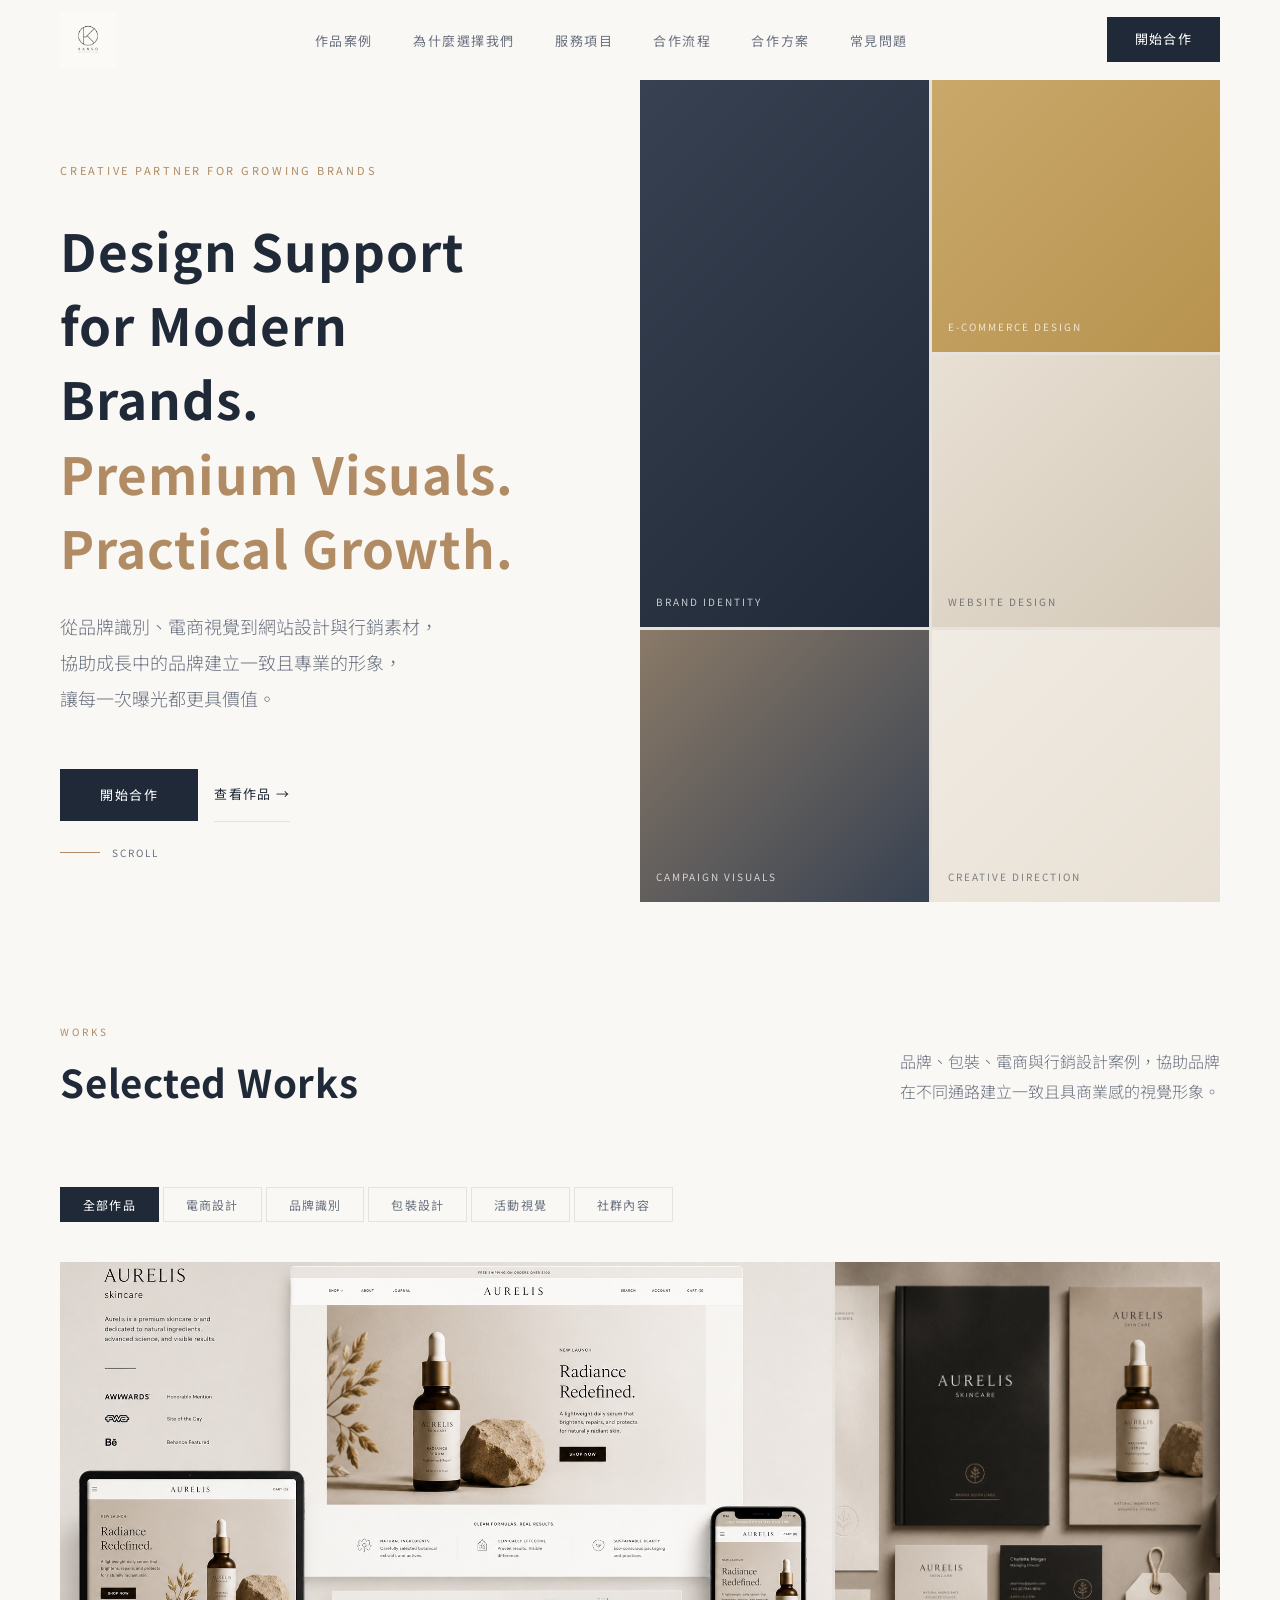
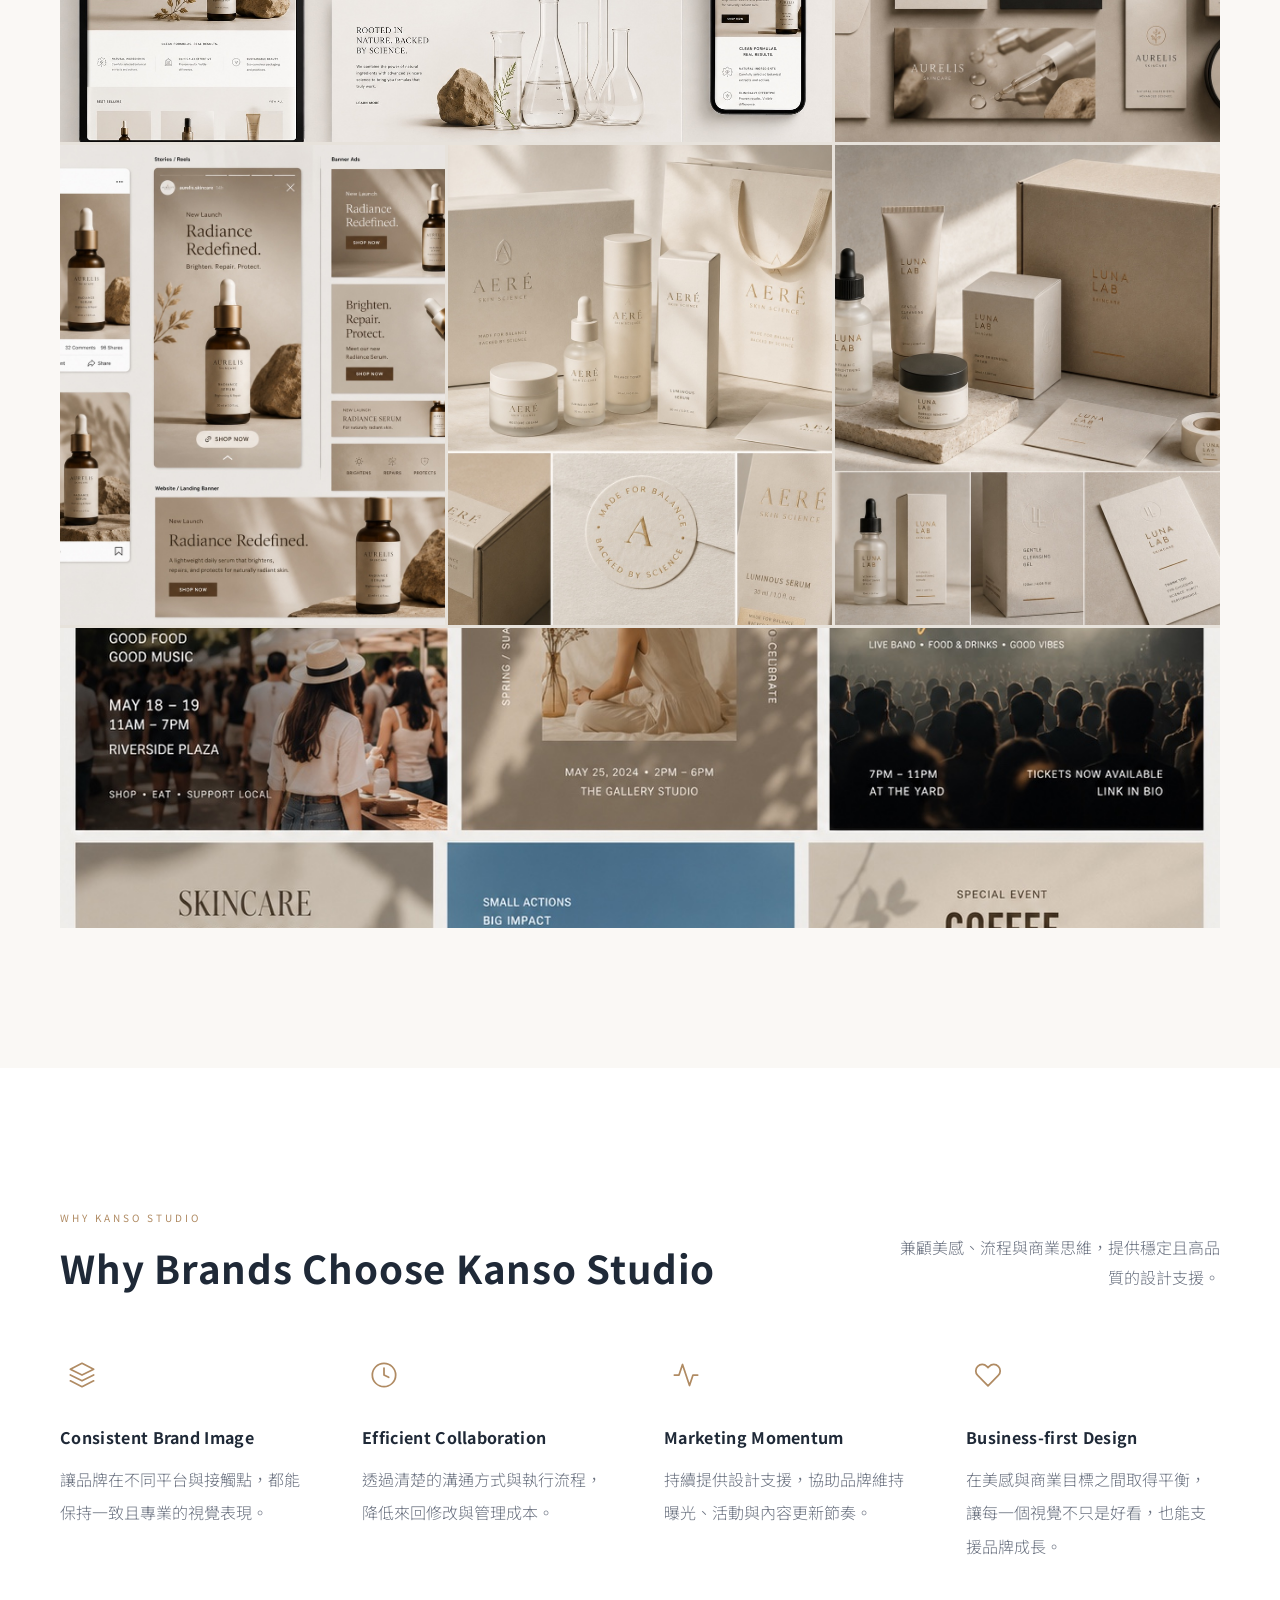
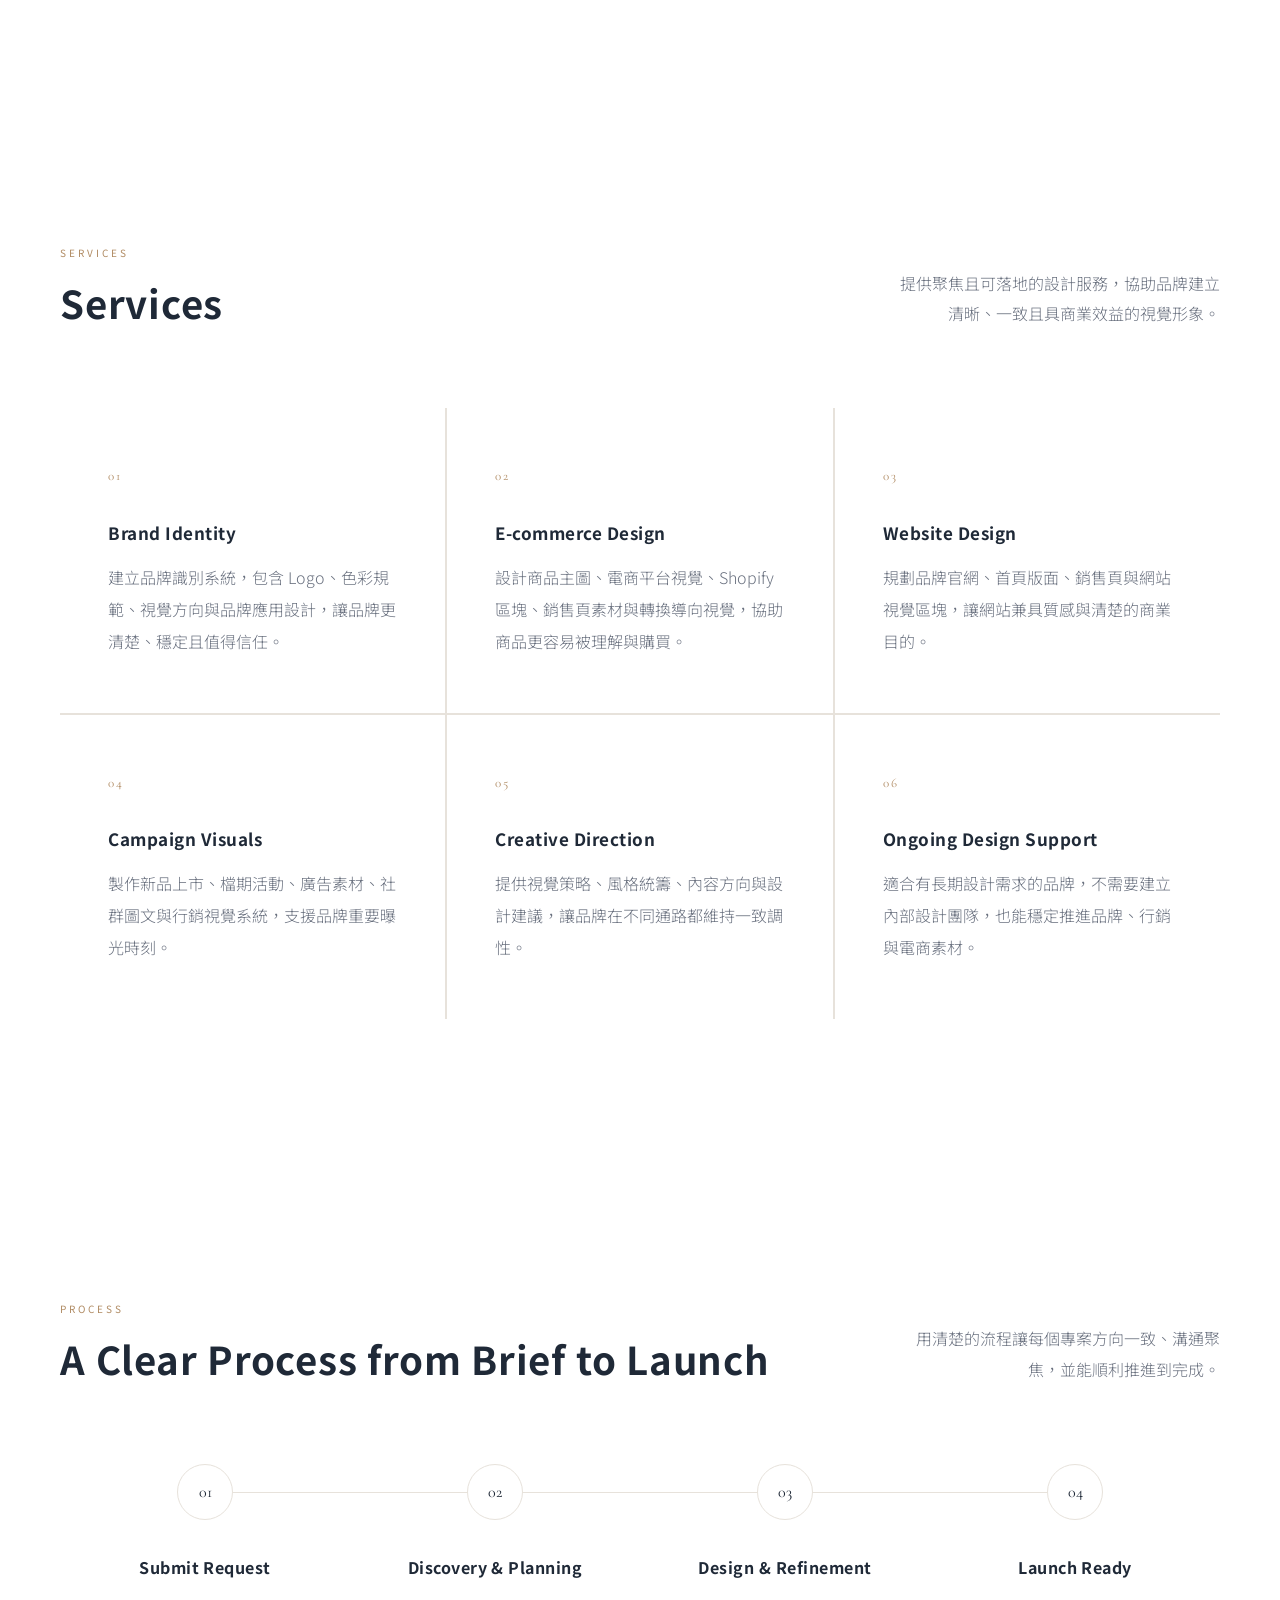
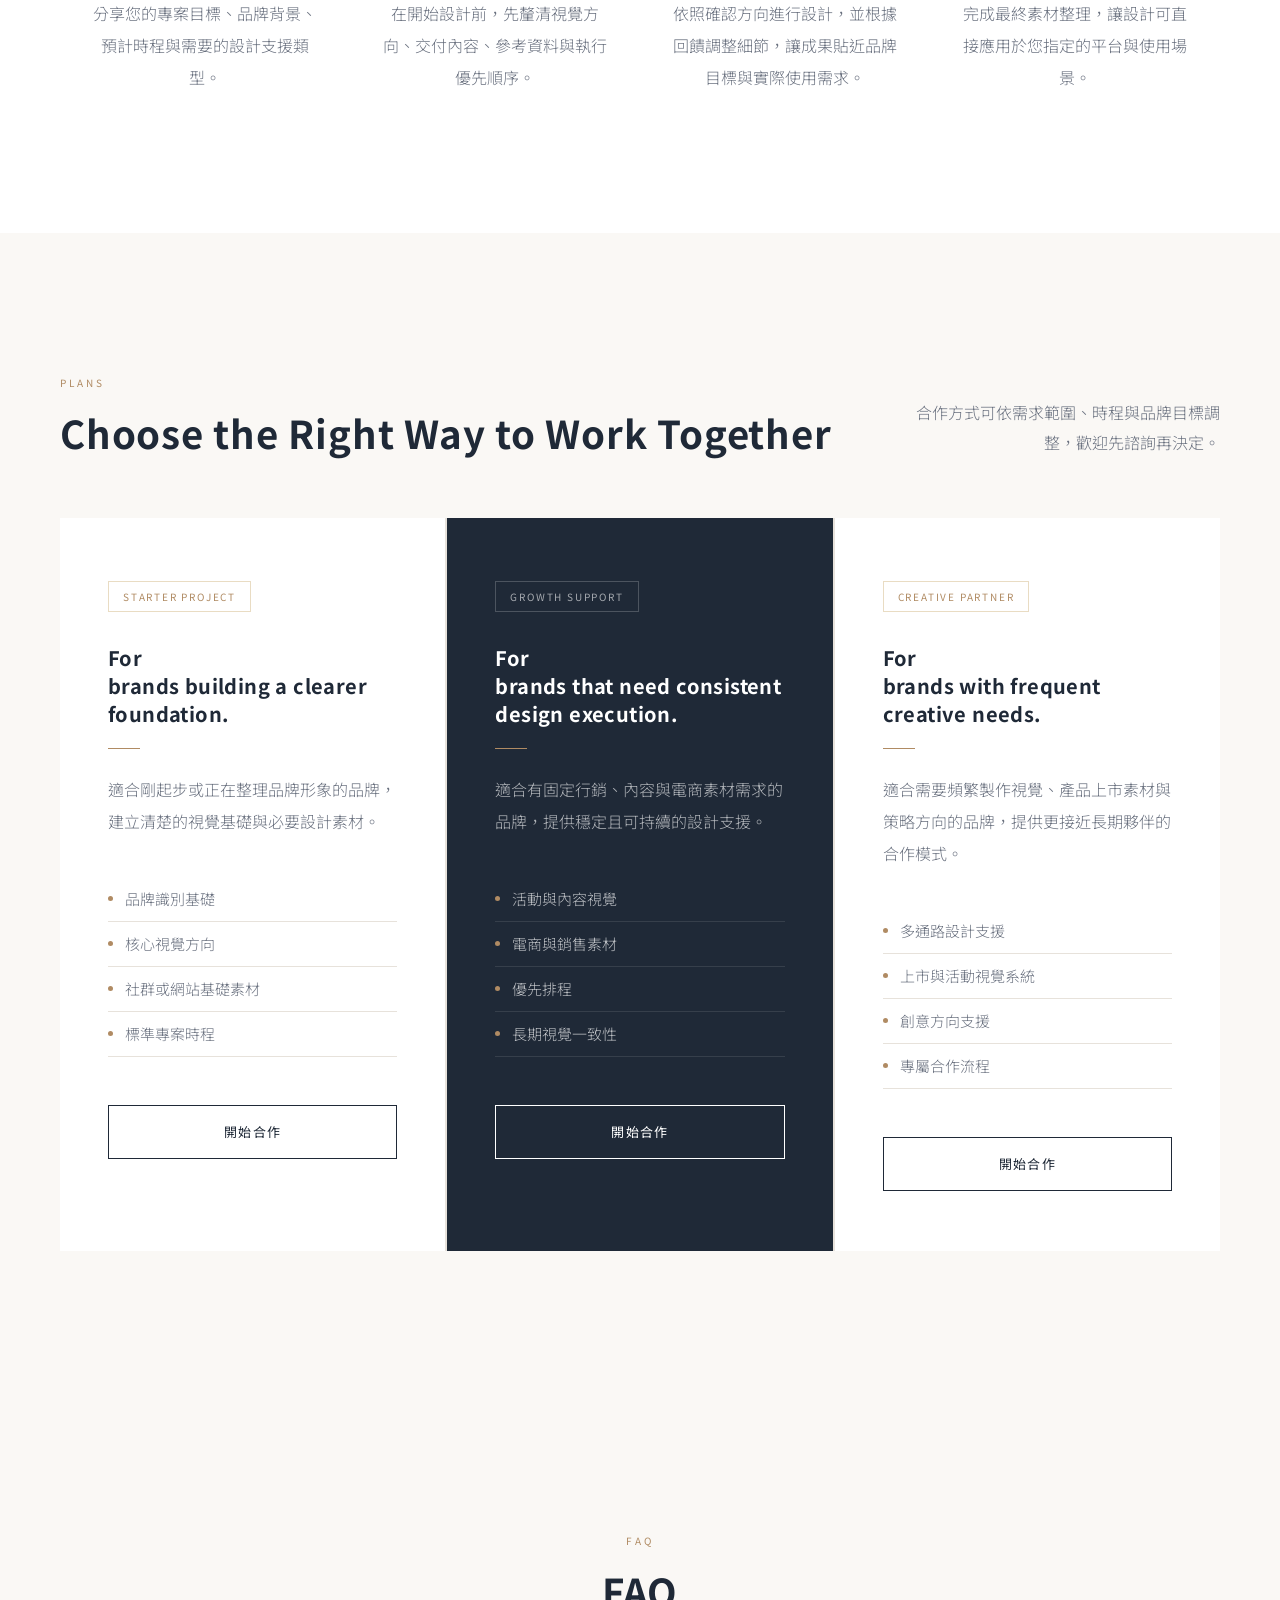
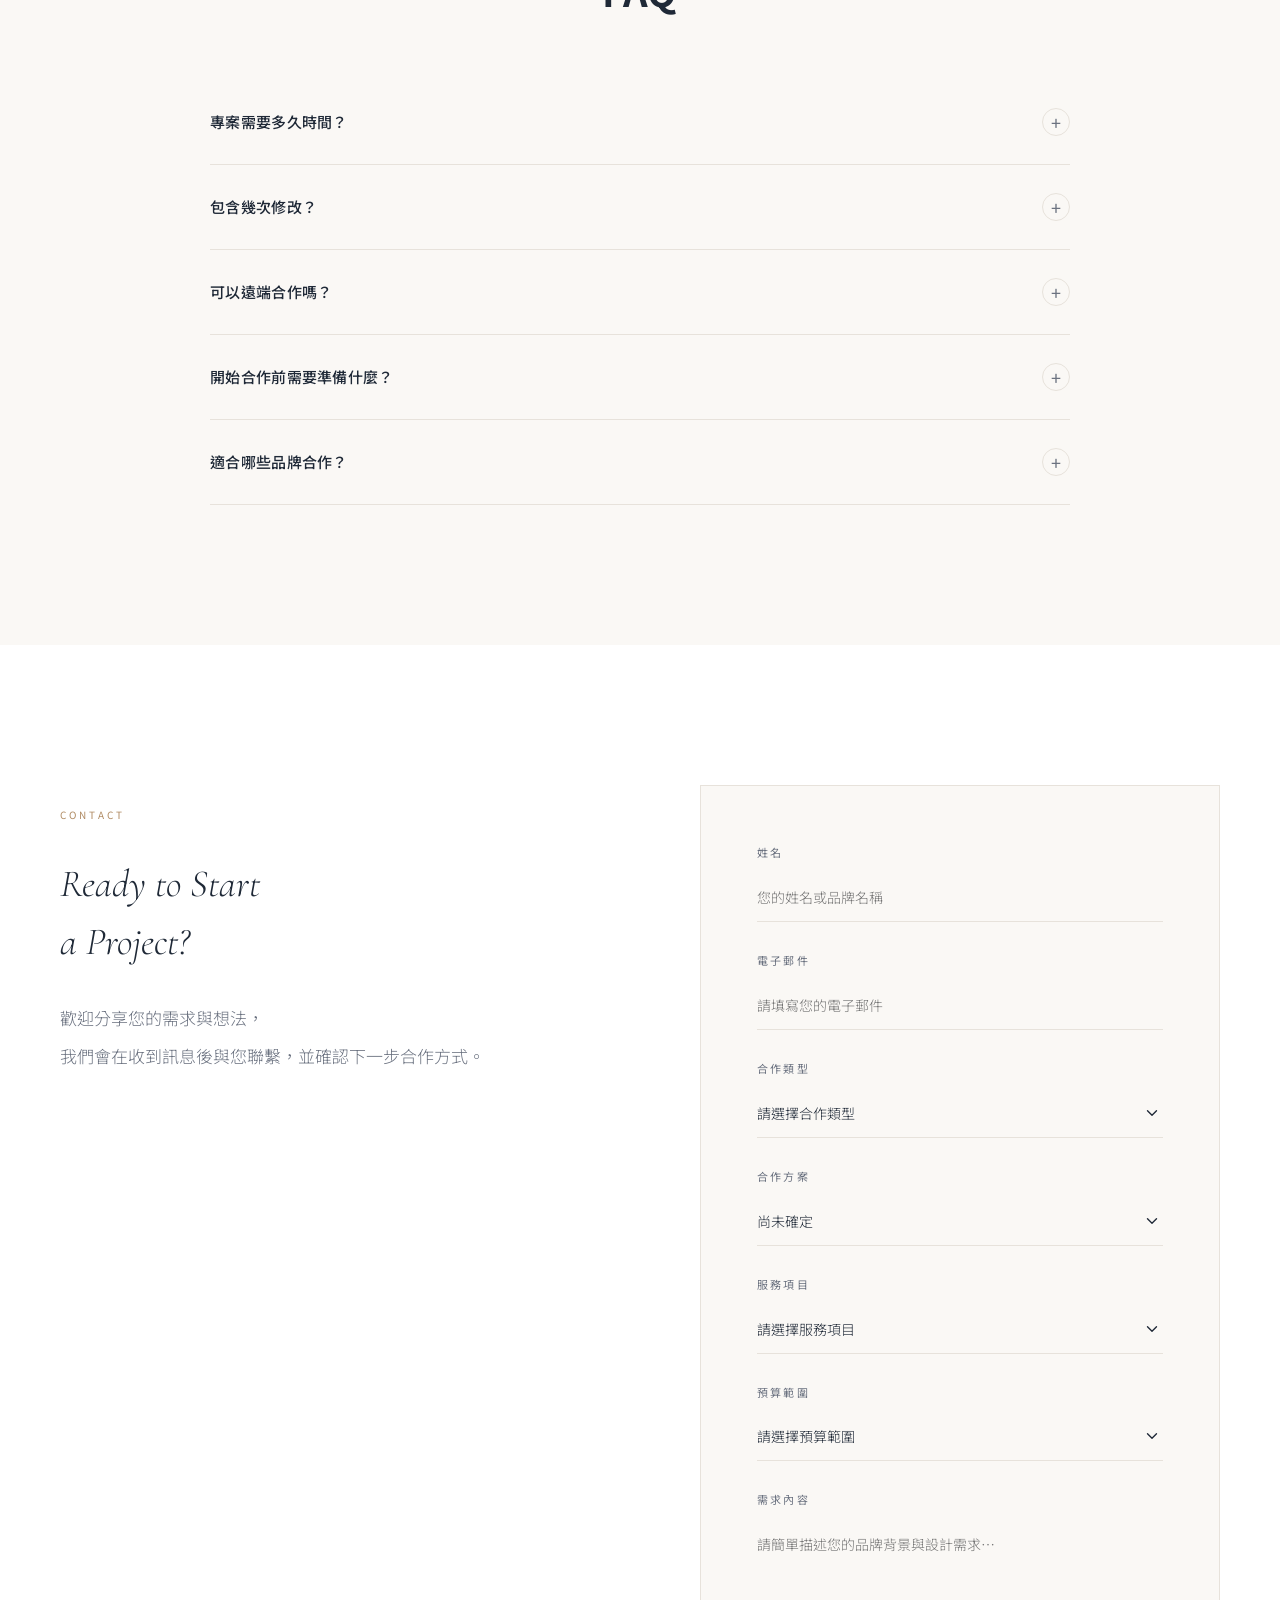
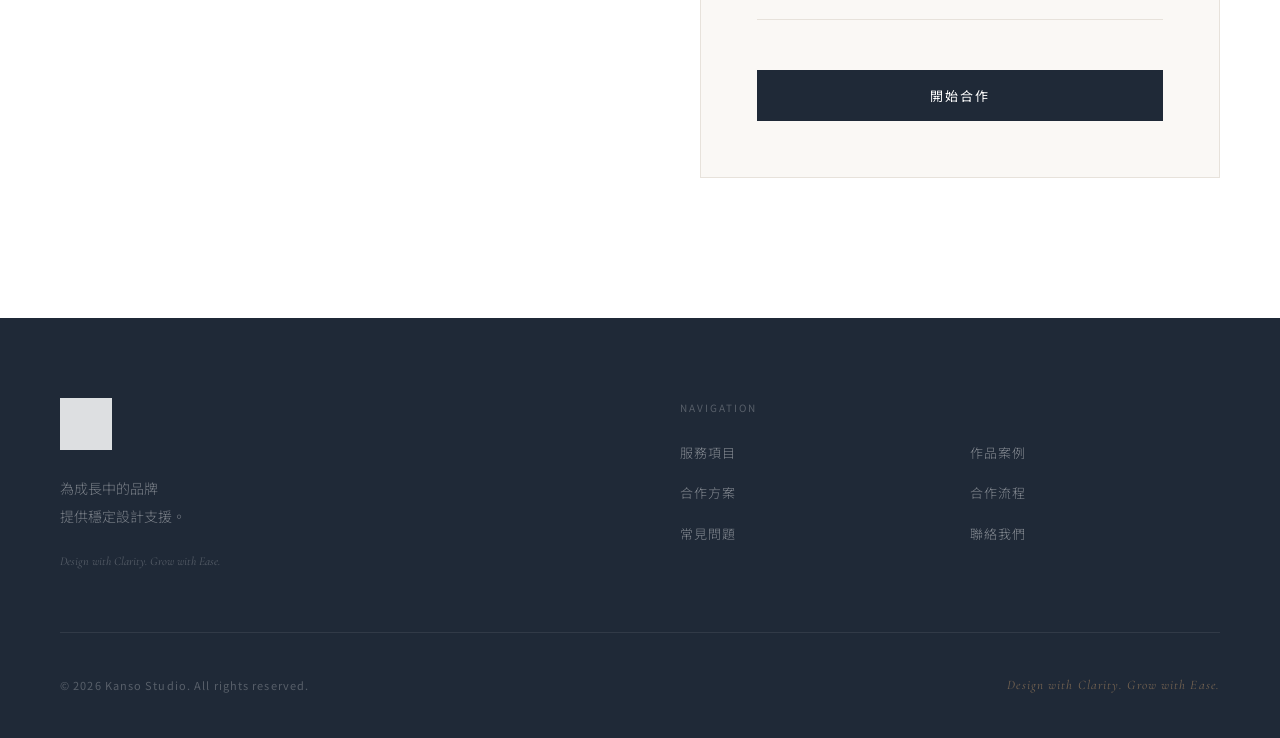
==== index.html @ e9c03be8 "Add files via upload" ====
<!DOCTYPE html>

<html lang="zh-TW">
<head>
<meta charset="utf-8"/>
<meta content="width=device-width, initial-scale=1.0" name="viewport"/>
<title>Kanso Studio｜品牌設計與電商視覺夥伴</title>
<link href="https://fonts.googleapis.com" rel="preconnect"/>
<link crossorigin="" href="https://fonts.gstatic.com" rel="preconnect"/>
<link href="https://fonts.googleapis.com/css2?family=Noto+Sans+TC:wght@300;400;500;700&amp;family=Cormorant+Garamond:ital,wght@0,300;0,400;0,600;1,300;1,400&amp;display=swap" rel="stylesheet"/>
<link href="style.css" rel="stylesheet"/>
<link rel="icon" type="image/png" href="images/favicon.png"/>
<link rel="apple-touch-icon" href="images/favicon.png"/>
</head>
<body oncontextmenu="return false;" ondragstart="return false;" onselectstart="return false;">
<!-- NAV -->
<nav id="main-nav">
<a class="nav-logo" href="#">
<img alt="Kanso Studio" draggable="false" oncontextmenu="return false;" src="images/kanso-logo.png"/>
</a>
<ul class="nav-links">
<li><a href="#works">作品案例</a></li>
<li><a href="#why">為什麼選擇我們</a></li>
<li><a href="#services">服務項目</a></li>
<li><a href="#process">合作流程</a></li>
<li><a href="#plans">合作方案</a></li>
<li><a href="#faq">常見問題</a></li>
</ul>
<a class="nav-cta" href="#contact">開始合作</a>
<button aria-label="選單" class="hamburger" id="hamburger">
<span></span><span></span><span></span>
</button>
</nav>
<div class="mobile-menu" id="mobile-menu">
<a href="#works" onclick="closeMobileMenu()">作品案例</a>
<a href="#why" onclick="closeMobileMenu()">為什麼選擇我們</a>
<a href="#services" onclick="closeMobileMenu()">服務項目</a>
<a href="#process" onclick="closeMobileMenu()">合作流程</a>
<a href="#plans" onclick="closeMobileMenu()">合作方案</a>
<a href="#faq" onclick="closeMobileMenu()">常見問題</a>
<a href="#contact" onclick="closeMobileMenu()">開始合作</a>
</div>
<!-- HERO -->
<section id="hero">
<div class="hero-left">
<div class="reveal">
<p class="hero-eyebrow">Creative Partner for Growing Brands</p>
</div>
<h1 class="hero-headline reveal reveal-delay-1">Design Support<br/>for Modern Brands.<br/><span class="accent-line">Premium Visuals.<br/>Practical Growth.</span></h1>
<p class="hero-sub reveal reveal-delay-2">從品牌識別、電商視覺到網站設計與行銷素材，<br/>協助成長中的品牌建立一致且專業的形象，<br/>讓每一次曝光都更具價值。</p>
<div class="hero-ctas reveal reveal-delay-3">
<a class="btn-primary" href="#contact">開始合作</a>
<a class="btn-ghost" href="#works">查看作品 →</a>
</div>
</div>
<div class="hero-right">
<div class="hero-collage">
<div class="hero-tile tall tile-1">
<span class="tile-label">Brand Identity</span>
</div>
<div class="hero-tile tile-2">
<span class="tile-label">E-commerce Design</span>
</div>
<div class="hero-tile tile-3">
<span class="tile-label dark">Website Design</span>
</div>
<div class="hero-tile tile-4">
<span class="tile-label">Campaign Visuals</span>
</div>
<div class="hero-tile tile-5">
<span class="tile-label dark">Creative Direction</span>
</div>
</div>
</div>
<div class="hero-scroll-hint">
<div class="scroll-line"></div>
<span>Scroll</span>
</div>
</section>
<!-- WORKS -->
<section id="works">
<div class="section-header reveal">
<div>
<span class="section-label">Works</span>
<h2 class="section-title">Selected Works</h2>
</div>
<p class="section-sub">品牌、包裝、電商與行銷設計案例，協助品牌在不同通路建立一致且具商業感的視覺形象。</p>
</div>
<div class="works-filter reveal"><button class="filter-btn active" data-filter="all">全部作品</button><button class="filter-btn" data-filter="ecommerce">電商設計</button><button class="filter-btn" data-filter="brand">品牌識別</button><button class="filter-btn" data-filter="packaging">包裝設計</button><button class="filter-btn" data-filter="campaign">活動視覺</button><button class="filter-btn" data-filter="social">社群內容</button></div>
<div class="works-grid" id="works-grid"><div class="work-item col-8 reveal" data-cat="ecommerce"><div class="work-thumb work-thumb-image"><img alt="AURELIS Skincare｜電商網站體驗設計" draggable="false" loading="lazy" src="images/aurelis-ecommerce-website.jpg"/></div><div class="work-overlay"><div class="work-info"><p class="work-tag">E-commerce / Shopify / UI Design</p><h3 class="work-title">AURELIS Skincare｜電商網站體驗設計</h3><p class="work-desc">以高級保養品牌為核心，規劃桌機與行動版購物體驗，兼顧品牌質感、商品理解與轉換導向。</p></div></div></div><div class="work-item col-4 reveal reveal-delay-1" data-cat="brand"><div class="work-thumb work-thumb-image"><img alt="AURELIS Skincare｜品牌識別系統" draggable="false" loading="lazy" src="images/aurelis-brand-identity.jpg"/></div><div class="work-overlay"><div class="work-info"><p class="work-tag">Brand Identity / Visual System</p><h3 class="work-title">AURELIS Skincare｜品牌識別系統</h3><p class="work-desc">從品牌規範、名片、信紙到包裝應用，建立完整且一致的高端保養品牌視覺語言。</p></div></div></div><div class="work-item col-4 reveal" data-cat="campaign"><div class="work-thumb work-thumb-image"><img alt="Radiance Redefined｜產品上市行銷視覺" draggable="false" loading="lazy" src="images/aurelis-campaign-system.jpg"/></div><div class="work-overlay"><div class="work-info"><p class="work-tag">Campaign / Ads / Launch</p><h3 class="work-title">Radiance Redefined｜產品上市行銷視覺</h3><p class="work-desc">針對新品上市設計多通路廣告素材，包含 Meta Ads、限時動態、Banner 與 Landing Banner。</p></div></div></div><div class="work-item col-4 reveal reveal-delay-1" data-cat="packaging"><div class="work-thumb work-thumb-image"><img alt="AERÉ Skin Science｜包裝設計系統" draggable="false" loading="lazy" src="images/aere-packaging-system.jpg"/></div><div class="work-overlay"><div class="work-info"><p class="work-tag">Packaging / Product System</p><h3 class="work-title">AERÉ Skin Science｜包裝設計系統</h3><p class="work-desc">以柔和中性色與精緻材質感建立產品包裝系統，提升商品陳列、開箱與零售體驗。</p></div></div></div><div class="work-item col-4 reveal reveal-delay-2" data-cat="packaging"><div class="work-thumb work-thumb-image"><img alt="LUNA LAB｜高級保養品牌包裝" draggable="false" loading="lazy" src="images/luna-lab-packaging.jpg"/></div><div class="work-overlay"><div class="work-info"><p class="work-tag">Luxury Packaging / Retail Experience</p><h3 class="work-title">LUNA LAB｜高級保養品牌包裝</h3><p class="work-desc">整合產品盒、運輸盒、購物袋、貼紙與品牌物料，打造完整且一致的包裝接觸點。</p></div></div></div><div class="work-item col-12 reveal reveal-delay-2" data-cat="social"><div class="work-thumb work-thumb-image"><img alt="Social Media Design Library｜社群內容設計系統" draggable="false" loading="lazy" src="images/social-media-design-library.jpg"/></div><div class="work-overlay"><div class="work-info"><p class="work-tag">Social Media / Content System</p><h3 class="work-title">Social Media Design Library｜社群內容設計系統</h3><p class="work-desc">為品牌活動與行銷內容建立可延展的社群版型，適合新品活動、品牌活動與日常曝光。</p></div></div></div></div>
</section>
<!-- WHY -->
<section id="why">
<div class="section-header reveal" style="max-width:1400px;margin:0 auto 0;display:flex;justify-content:space-between;align-items:flex-end;">
<div>
<span class="section-label">Why Kanso Studio</span>
<h2 class="section-title">Why Brands Choose Kanso Studio</h2>
</div>
<p class="section-sub">兼顧美感、流程與商業思維，提供穩定且高品質的設計支援。</p>
</div>
<div class="why-grid">
<div class="why-card reveal">
<div class="why-icon">
<svg viewbox="0 0 24 24"><path d="M12 2L2 7l10 5 10-5-10-5z"></path><path d="M2 17l10 5 10-5"></path><path d="M2 12l10 5 10-5"></path></svg>
</div>
<h3 class="why-title">Consistent Brand Image</h3>
<p class="why-text">讓品牌在不同平台與接觸點，都能保持一致且專業的視覺表現。</p>
</div>
<div class="why-card reveal reveal-delay-1">
<div class="why-icon">
<svg viewbox="0 0 24 24"><circle cx="12" cy="12" r="10"></circle><path d="M12 6v6l4 2"></path></svg>
</div>
<h3 class="why-title">Efficient Collaboration</h3>
<p class="why-text">透過清楚的溝通方式與執行流程，降低來回修改與管理成本。</p>
</div>
<div class="why-card reveal reveal-delay-2">
<div class="why-icon">
<svg viewbox="0 0 24 24"><path d="M22 12h-4l-3 9L9 3l-3 9H2"></path></svg>
</div>
<h3 class="why-title">Marketing Momentum</h3>
<p class="why-text">持續提供設計支援，協助品牌維持曝光、活動與內容更新節奏。</p>
</div>
<div class="why-card reveal reveal-delay-3">
<div class="why-icon">
<svg viewbox="0 0 24 24"><path d="M20.84 4.61a5.5 5.5 0 0 0-7.78 0L12 5.67l-1.06-1.06a5.5 5.5 0 0 0-7.78 7.78l1.06 1.06L12 21.23l7.78-7.78 1.06-1.06a5.5 5.5 0 0 0 0-7.78z"></path></svg>
</div>
<h3 class="why-title">Business-first Design</h3>
<p class="why-text">在美感與商業目標之間取得平衡，讓每一個視覺不只是好看，也能支援品牌成長。</p>
</div>
</div>
</section>
<!-- SERVICES -->
<section id="services">
<div class="section-header reveal">
<div>
<span class="section-label">Services</span>
<h2 class="section-title">Services</h2>
</div>
<p class="section-sub">提供聚焦且可落地的設計服務，協助品牌建立清晰、一致且具商業效益的視覺形象。</p>
</div>
<div class="services-grid">
<div class="service-card reveal">
<span class="service-num">01</span>
<h3 class="service-name">Brand Identity</h3>
<p class="service-desc">建立品牌識別系統，包含 Logo、色彩規範、視覺方向與品牌應用設計，讓品牌更清楚、穩定且值得信任。</p>
</div>
<div class="service-card reveal reveal-delay-1">
<span class="service-num">02</span>
<h3 class="service-name">E-commerce Design</h3>
<p class="service-desc">設計商品主圖、電商平台視覺、Shopify 區塊、銷售頁素材與轉換導向視覺，協助商品更容易被理解與購買。</p>
</div>
<div class="service-card reveal reveal-delay-2">
<span class="service-num">03</span>
<h3 class="service-name">Website Design</h3>
<p class="service-desc">規劃品牌官網、首頁版面、銷售頁與網站視覺區塊，讓網站兼具質感與清楚的商業目的。</p>
</div>
<div class="service-card reveal">
<span class="service-num">04</span>
<h3 class="service-name">Campaign Visuals</h3>
<p class="service-desc">製作新品上市、檔期活動、廣告素材、社群圖文與行銷視覺系統，支援品牌重要曝光時刻。</p>
</div>
<div class="service-card reveal reveal-delay-1">
<span class="service-num">05</span>
<h3 class="service-name">Creative Direction</h3>
<p class="service-desc">提供視覺策略、風格統籌、內容方向與設計建議，讓品牌在不同通路都維持一致調性。</p>
</div>
<div class="service-card reveal reveal-delay-2">
<span class="service-num">06</span>
<h3 class="service-name">Ongoing Design Support</h3>
<p class="service-desc">適合有長期設計需求的品牌，不需要建立內部設計團隊，也能穩定推進品牌、行銷與電商素材。</p>
</div>
</div>
</section>
<!-- PROCESS -->
<section id="process">
<div class="section-header reveal" style="max-width:1400px;margin:0 auto 0;">
<div>
<span class="section-label">Process</span>
<h2 class="section-title">A Clear Process from Brief to Launch</h2>
</div>
<p class="section-sub">用清楚的流程讓每個專案方向一致、溝通聚焦，並能順利推進到完成。</p>
</div>
<div class="process-track">
<div class="process-step reveal">
<div class="process-dot"><span>01</span></div>
<h3 class="process-title">Submit Request</h3>
<p class="process-text">分享您的專案目標、品牌背景、預計時程與需要的設計支援類型。</p>
</div>
<div class="process-step reveal reveal-delay-1">
<div class="process-dot"><span>02</span></div>
<h3 class="process-title">Discovery &amp; Planning</h3>
<p class="process-text">在開始設計前，先釐清視覺方向、交付內容、參考資料與執行優先順序。</p>
</div>
<div class="process-step reveal reveal-delay-2">
<div class="process-dot"><span>03</span></div>
<h3 class="process-title">Design &amp; Refinement</h3>
<p class="process-text">依照確認方向進行設計，並根據回饋調整細節，讓成果貼近品牌目標與實際使用需求。</p>
</div>
<div class="process-step reveal reveal-delay-3">
<div class="process-dot"><span>04</span></div>
<h3 class="process-title">Launch Ready</h3>
<p class="process-text">完成最終素材整理，讓設計可直接應用於您指定的平台與使用場景。</p>
</div>
</div>
</section>
<!-- PLANS -->
<section id="plans">
<div class="section-header reveal" style="max-width:1200px;margin:0 auto 0;">
<div>
<span class="section-label">Plans</span>
<h2 class="section-title">Choose the Right Way to Work Together</h2>
</div>
<p class="section-sub">合作方式可依需求範圍、時程與品牌目標調整，歡迎先諮詢再決定。</p>
</div>
<div class="plans-grid">
<div class="plan-card reveal">
<span class="plan-badge">Starter Project</span>
<h3 class="plan-name">For<br/>brands building a clearer foundation.</h3>
<div class="plan-line"></div>
<p class="plan-desc">適合剛起步或正在整理品牌形象的品牌，建立清楚的視覺基礎與必要設計素材。</p>
<ul class="plan-features"><li>品牌識別基礎</li><li>核心視覺方向</li><li>社群或網站基礎素材</li><li>標準專案時程</li></ul>
<a class="plan-btn" data-plan="基礎合作" data-type="長期合作" href="#contact">開始合作</a>
</div>
<div class="plan-card featured reveal reveal-delay-1">
<span class="plan-badge">Growth Support</span>
<h3 class="plan-name">For<br/>brands that need consistent design execution.</h3>
<div class="plan-line"></div>
<p class="plan-desc">適合有固定行銷、內容與電商素材需求的品牌，提供穩定且可持續的設計支援。</p>
<ul class="plan-features"><li>活動與內容視覺</li><li>電商與銷售素材</li><li>優先排程</li><li>長期視覺一致性</li></ul>
<a class="plan-btn" data-plan="長期支援" data-type="長期合作" href="#contact">開始合作</a>
</div>
<div class="plan-card reveal reveal-delay-2">
<span class="plan-badge">Creative Partner</span>
<h3 class="plan-name">For<br/>brands with frequent creative needs.</h3>
<div class="plan-line"></div>
<p class="plan-desc">適合需要頻繁製作視覺、產品上市素材與策略方向的品牌，提供更接近長期夥伴的合作模式。</p>
<ul class="plan-features"><li>多通路設計支援</li><li>上市與活動視覺系統</li><li>創意方向支援</li><li>專屬合作流程</li></ul>
<a class="plan-btn" data-plan="品牌夥伴" data-type="長期合作" href="#contact">開始合作</a>
</div>
</div>
</section>
<!-- FAQ -->
<section id="faq">
<div class="faq-inner"><div class="faq-header reveal">
<span class="section-label" style="display:block;text-align:center;margin-bottom:16px;">FAQ</span>
<h2 class="section-title" style="text-align:center;">FAQ</h2>
</div><div class="faq-item reveal"><div class="faq-q"><span class="faq-q-text">專案需要多久時間？</span><span class="faq-toggle">+</span></div><p class="faq-a">依照專案規模不同而有所差異，一般設計需求約需 3～7 個工作天，較大型專案將於討論後提供預估時程。</p></div><div class="faq-item reveal"><div class="faq-q"><span class="faq-q-text">包含幾次修改？</span><span class="faq-toggle">+</span></div><p class="faq-a">每項需求皆包含合理範圍內的修改，確保最終成果符合品牌需求。</p></div><div class="faq-item reveal"><div class="faq-q"><span class="faq-q-text">可以遠端合作嗎？</span><span class="faq-toggle">+</span></div><p class="faq-a">可以，我們主要透過線上方式合作，不限地區。</p></div><div class="faq-item reveal"><div class="faq-q"><span class="faq-q-text">開始合作前需要準備什麼？</span><span class="faq-toggle">+</span></div><p class="faq-a">提供品牌資訊、需求內容、參考風格與預計時程即可開始討論。</p></div><div class="faq-item reveal"><div class="faq-q"><span class="faq-q-text">適合哪些品牌合作？</span><span class="faq-toggle">+</span></div><p class="faq-a">我們與不同產業的品牌合作，包含電商、服務業、內容創作者、新創團隊與成長型企業。</p></div></div>
</section>
<!-- CONTACT -->
<section id="contact">
<div class="contact-inner">
<div class="contact-left reveal">
<span class="section-label">Contact</span>
<h2 class="contact-tagline">Ready to Start<br/>a Project?</h2>
<p class="contact-desc">歡迎分享您的需求與想法，<br/>我們會在收到訊息後與您聯繫，並確認下一步合作方式。</p>
</div>
<div class="reveal reveal-delay-1">
<div class="contact-form">
<form action="https://formspree.io/f/xvzdegqv" id="contact-form" method="POST">
<div class="form-group">
<label class="form-label" for="name">姓名</label>
<input class="form-input" id="name" name="name" placeholder="您的姓名或品牌名稱" required="" type="text"/>
</div>
<div class="form-group">
<label class="form-label" for="email">電子郵件</label>
<input class="form-input" id="email" name="email" placeholder="請填寫您的電子郵件" required="" type="email"/>
</div>
<div class="form-group">
<label class="form-label" for="cooperation">合作類型</label>
<select class="form-select" id="fcooperation" name="cooperation" required="">
<option value="">請選擇合作類型</option>
<option value="單次合作">單次合作</option>
<option value="長期合作">長期合作</option>
<option value="尚未確定">尚未確定，想先討論</option>
</select>
</div>
<div class="form-group">
<label class="form-label" for="plan">合作方案</label>
<select class="form-select" id="fplan" name="plan">
<option value="尚未確定">尚未確定</option>
<option value="單次合作">單次合作</option>
<option value="基礎合作">基礎合作</option>
<option value="長期支援">長期支援</option>
<option value="品牌夥伴">品牌夥伴</option>
</select>
</div>
<div class="form-group">
<label class="form-label" for="service">服務項目</label>
<select class="form-select" id="service" name="service"><option value="">請選擇服務項目</option><option>品牌識別設計</option><option>電商視覺設計</option><option>網站設計</option><option>活動與廣告視覺</option><option>創意統籌</option><option>長期設計支援</option><option>其他需求</option></select>
</div>
<div class="form-group">
<label class="form-label" for="budget">預算範圍</label>
<select class="form-select" id="budget" name="budget"><option value="">請選擇預算範圍</option><option>NT$15,000 以下</option><option>NT$15,000–30,000</option><option>NT$30,000–80,000</option><option>NT$80,000 以上</option><option>尚未確定</option></select>
</div>
<div class="form-group">
<label class="form-label" for="message">需求內容</label>
<textarea class="form-textarea" id="message" name="message" placeholder="請簡單描述您的品牌背景與設計需求…"></textarea>
</div>
<button class="form-submit" type="submit">開始合作</button>
</form>
<div class="form-success" id="form-success">
<p>謝謝您的來信。<br/>我們會盡快與您聯繫。</p>
</div>
</div>
</div>
</div>
</section>
<!-- FOOTER -->
<footer>
<div class="footer-inner">
<div class="footer-top">
<div class="footer-brand">
<img alt="Kanso Studio" draggable="false" oncontextmenu="return false;" src="images/kanso-logo.png"/>
<p class="footer-tagline">為成長中的品牌<br/>提供穩定設計支援。</p>
<p style="font-size:12px;color:rgba(255,255,255,0.25);margin-top:20px;font-style:italic;font-family:'Cormorant Garamond',serif;">Design with Clarity. Grow with Ease.</p>
</div>
<div>
<p style="font-size:10px;letter-spacing:0.2em;color:rgba(255,255,255,0.25);text-transform:uppercase;margin-bottom:24px;">Navigation</p>
<div class="footer-links">
<a href="#services">服務項目</a>
<a href="#works">作品案例</a>
<a href="#plans">合作方案</a>
<a href="#process">合作流程</a>
<a href="#faq">常見問題</a>
<a href="#contact">聯絡我們</a>
</div>
</div>
</div>
<div class="footer-bottom">
<span>© 2026 Kanso Studio. All rights reserved.</span>
<span class="footer-accent">Design with Clarity. Grow with Ease.</span>
</div>
</div>
</footer>
<script src="main.js"></script>
<script id="kanso-protection-script">
(function () {
  const stop = function (event) {
    event.preventDefault();
    event.stopPropagation();
    return false;
  };
  ['contextmenu', 'dragstart', 'selectstart', 'copy', 'cut'].forEach(function (type) {
    document.addEventListener(type, stop, { capture: true });
  });
  document.addEventListener('keydown', function (event) {
    const key = (event.key || '').toLowerCase();
    const blocked =
      key === 'f12' ||
      (event.ctrlKey && event.shiftKey && ['i', 'j', 'c'].includes(key)) ||
      (event.metaKey && event.altKey && ['i', 'j', 'c'].includes(key)) ||
      ((event.ctrlKey || event.metaKey) && ['s', 'u', 'p', 'c', 'x'].includes(key));
    if (blocked) stop(event);
  }, { capture: true });
  document.querySelectorAll('img, svg, video, canvas').forEach(function (el) {
    el.setAttribute('draggable', 'false');
    el.addEventListener('contextmenu', stop, { capture: true });
    el.addEventListener('dragstart', stop, { capture: true });
  });
})();
</script>
</body>
</html>
---- style.css ----
:root {
    --primary: #1F2937;
    --accent: #B08B63;
    --bg: #FAF8F5;
    --surface: #FFFFFF;
    --text: #1F2937;
    --muted: #6B7280;
    --border: #E7E2DB;
    --section-gap: 140px;
  }

  *, *::before, *::after { box-sizing: border-box; margin: 0; padding: 0; }

  html { scroll-behavior: smooth; }

  body {
    font-family: 'Noto Sans TC', sans-serif;
    background: var(--bg);
    color: var(--text);
    font-size: 17px;
    line-height: 1.9;
    font-weight: 400;
    user-select: none;
    -webkit-user-select: none;
    -ms-user-select: none;
    -webkit-touch-callout: none;
    overflow-x: hidden;
  }

  img {
    user-select: none;
    -webkit-user-drag: none;
    pointer-events: none;
  }

  .img-wrap::after {
    content: '';
    position: absolute;
    inset: 0;
    background: transparent;
    pointer-events: none;
    z-index: 10;
  }

  /* ── SCROLL REVEAL ── */
  .reveal {
    opacity: 0;
    transform: translateY(28px);
    transition: opacity 0.85s cubic-bezier(0.22,1,0.36,1), transform 0.85s cubic-bezier(0.22,1,0.36,1);
  }
  .reveal.visible { opacity: 1; transform: translateY(0); }
  .reveal-delay-1 { transition-delay: 0.12s; }
  .reveal-delay-2 { transition-delay: 0.22s; }
  .reveal-delay-3 { transition-delay: 0.32s; }
  .reveal-delay-4 { transition-delay: 0.42s; }

  /* ── NAV ── */
  nav {
    position: fixed;
    top: 0; left: 0; right: 0;
    z-index: 999;
    padding: 0 60px;
    height: 80px;
    display: flex;
    align-items: center;
    justify-content: space-between;
    background: rgba(250,248,243,0.92);
    backdrop-filter: blur(12px);
    -webkit-backdrop-filter: blur(12px);
    border-bottom: 1px solid transparent;
    transition: border-color 0.3s, box-shadow 0.3s;
  }
  nav.scrolled {
    border-bottom-color: var(--border);
    box-shadow: 0 2px 24px rgba(31,41,55,0.06);
  }
  .nav-logo img {
    height: 56px;
    width: auto;
    display: block;
    pointer-events: none;
  }
  .nav-links {
    display: flex;
    gap: 40px;
    list-style: none;
  }
  .nav-links a {
    font-size: 13px;
    letter-spacing: 0.12em;
    color: var(--muted);
    text-decoration: none;
    font-weight: 400;
    transition: color 0.25s;
  }
  .nav-links a:hover { color: var(--primary); }
  .nav-cta {
    font-size: 13px;
    letter-spacing: 0.1em;
    padding: 10px 28px;
    background: var(--primary);
    color: #fff;
    border: none;
    cursor: pointer;
    text-decoration: none;
    transition: background 0.25s, opacity 0.25s;
    font-family: 'Noto Sans TC', sans-serif;
    font-weight: 400;
  }
  .nav-cta:hover { background: #374151; }

  /* ── HAMBURGER ── */
  .hamburger {
    display: none;
    flex-direction: column;
    gap: 5px;
    cursor: pointer;
    padding: 4px;
    background: none;
    border: none;
  }
  .hamburger span {
    display: block;
    width: 22px;
    height: 1.5px;
    background: var(--primary);
    transition: all 0.3s;
  }

  /* ── HERO ── */
  #hero {
    min-height: 100vh;
    padding: 80px 60px 0;
    display: grid;
    grid-template-columns: 1fr 1fr;
    gap: 0;
    position: relative;
    overflow: hidden;
  }
  .hero-left {
    display: flex;
    flex-direction: column;
    justify-content: center;
    padding: 80px 80px 80px 0;
  }
  .hero-eyebrow {
    font-size: 11px;
    letter-spacing: 0.25em;
    color: var(--accent);
    text-transform: uppercase;
    margin-bottom: 32px;
    font-weight: 400;
  }
  .hero-headline {
    font-family: 'Noto Sans TC', sans-serif;
    font-size: clamp(34px, 4vw, 56px);
    font-weight: 700;
    line-height: 1.45;
    color: var(--primary);
    margin-bottom: 24px;
    letter-spacing: 0.02em;
  }
  .hero-headline .accent-line {
    color: var(--accent);
  }
  .hero-sub {
    font-size: 18px;
    color: var(--muted);
    line-height: 2;
    margin-bottom: 52px;
    max-width: 420px;
    font-weight: 300;
  }
  .hero-ctas {
    display: flex;
    gap: 16px;
    align-items: center;
  }
  .btn-primary {
    display: inline-block;
    padding: 14px 40px;
    background: var(--primary);
    color: #fff;
    text-decoration: none;
    font-size: 13px;
    letter-spacing: 0.12em;
    font-weight: 400;
    transition: background 0.25s, transform 0.2s;
    cursor: pointer;
    border: none;
    font-family: 'Noto Sans TC', sans-serif;
  }
  .btn-primary:hover { background: #374151; transform: translateY(-1px); }
  .btn-ghost {
    display: inline-flex;
    align-items: center;
    gap: 8px;
    padding: 14px 0;
    color: var(--text);
    text-decoration: none;
    font-size: 13px;
    letter-spacing: 0.1em;
    border-bottom: 1px solid var(--border);
    transition: border-color 0.25s, color 0.25s;
    cursor: pointer;
    font-family: 'Noto Sans TC', sans-serif;
    background: none;
    border-top: none;
    border-left: none;
    border-right: none;
  }
  .btn-ghost:hover { border-color: var(--accent); color: var(--accent); }
  .hero-right {
    position: relative;
    background: var(--border);
    overflow: hidden;
  }
  .hero-collage {
    position: absolute;
    inset: 0;
    display: grid;
    grid-template-columns: 1fr 1fr;
    grid-template-rows: 1fr 1fr 1fr;
    gap: 3px;
    background: var(--border);
  }
  .hero-tile {
    overflow: hidden;
    position: relative;
  }
  .hero-tile-bg {
    width: 100%;
    height: 100%;
    object-fit: cover;
    transition: transform 0.8s cubic-bezier(0.22,1,0.36,1);
  }
  .hero-tile:hover .hero-tile-bg { transform: scale(1.05); }
  .hero-tile.tall { grid-row: span 2; }
  .hero-tile.wide { grid-column: span 2; }

  /* Placeholder colored tiles instead of images */
  .tile-1 { background: linear-gradient(135deg, #374151 0%, #1F2937 100%); }
  .tile-2 { background: linear-gradient(135deg, #c9a86a 0%, #b8934f 100%); }
  .tile-3 { background: linear-gradient(135deg, #e8e0d4 0%, #d4c9b8 100%); }
  .tile-4 { background: linear-gradient(135deg, #8A7A68 0%, #374151 100%); }
  .tile-5 { background: linear-gradient(135deg, #f0ebe3 0%, #e8e0d4 100%); }
  
  .tile-label {
    position: absolute;
    bottom: 16px;
    left: 16px;
    font-size: 10px;
    letter-spacing: 0.2em;
    color: rgba(255,255,255,0.75);
    text-transform: uppercase;
    font-weight: 400;
  }
  .tile-label.dark { color: rgba(31,41,55,0.55); }

  .hero-scroll-hint {
    position: absolute;
    bottom: 40px;
    left: 60px;
    display: flex;
    align-items: center;
    gap: 12px;
    font-size: 10px;
    letter-spacing: 0.2em;
    color: var(--muted);
    text-transform: uppercase;
  }
  .scroll-line {
    width: 40px;
    height: 1px;
    background: var(--accent);
    position: relative;
    overflow: hidden;
  }
  .scroll-line::after {
    content: '';
    position: absolute;
    left: -100%;
    top: 0;
    width: 100%;
    height: 100%;
    background: var(--primary);
    animation: lineScroll 2s ease-in-out infinite;
  }
  @keyframes lineScroll {
    0% { left: -100%; }
    50% { left: 0; }
    100% { left: 100%; }
  }

  /* ── MARQUEE ── */
  .marquee-strip {
    background: var(--primary);
    color: #fff;
    padding: 16px 0;
    overflow: hidden;
    white-space: nowrap;
  }
  .marquee-track {
    display: inline-flex;
    animation: marquee 28s linear infinite;
  }
  .marquee-item {
    display: inline-flex;
    align-items: center;
    gap: 32px;
    padding: 0 32px;
    font-size: 11px;
    letter-spacing: 0.22em;
    text-transform: uppercase;
    font-weight: 300;
  }
  .marquee-dot {
    width: 4px;
    height: 4px;
    background: var(--accent);
    border-radius: 50%;
    flex-shrink: 0;
  }
  @keyframes marquee {
    0% { transform: translateX(0); }
    100% { transform: translateX(-50%); }
  }

  /* ── STATEMENT ── */
  #statement {
    padding: var(--section-gap) 60px;
    display: grid;
    grid-template-columns: 1fr 1fr;
    gap: 80px;
    align-items: center;
    max-width: 1400px;
    margin: 0 auto;
  }
  .statement-quote {
    font-family: 'Cormorant Garamond', serif;
    font-size: clamp(28px, 3.5vw, 48px);
    font-weight: 300;
    font-style: italic;
    line-height: 1.55;
    color: var(--primary);
    position: relative;
  }
  .statement-quote::before {
    content: '"'  ;
    font-size: 120px;
    line-height: 0.6;
    color: var(--accent);
    opacity: 0.3;
    position: absolute;
    top: -10px;
    left: -20px;
    font-family: 'Cormorant Garamond', serif;
  }
  .statement-body {
    padding-left: 60px;
    border-left: 1px solid var(--border);
  }
  .statement-label {
    font-size: 10px;
    letter-spacing: 0.25em;
    color: var(--accent);
    text-transform: uppercase;
    margin-bottom: 20px;
  }
  .statement-text {
    font-size: 15px;
    color: var(--muted);
    line-height: 2.1;
    font-weight: 300;
  }

  /* ── SERVICES ── */
  #services {
    padding: var(--section-gap) 60px;
    background: var(--surface);
  }
  .section-header {
    max-width: 1400px;
    margin: 0 auto 80px;
    display: flex;
    justify-content: space-between;
    align-items: flex-end;
  }
  .section-label {
    font-size: 10px;
    letter-spacing: 0.3em;
    color: var(--accent);
    text-transform: uppercase;
    margin-bottom: 16px;
    display: block;
  }
  .section-title {
    font-size: clamp(26px, 3vw, 40px);
    font-weight: 700;
    color: var(--primary);
    line-height: 1.3;
    letter-spacing: 0.02em;
  }
  .section-sub {
    font-size: 16px;
    color: var(--muted);
    max-width: 320px;
    text-align: right;
    line-height: 1.9;
    font-weight: 300;
  }
  .services-grid {
    display: grid;
    grid-template-columns: repeat(3, 1fr);
    gap: 2px;
    max-width: 1400px;
    margin: 0 auto;
    background: var(--border);
  }
  .service-card {
    background: var(--surface);
    padding: 56px 48px;
    transition: background 0.3s;
    position: relative;
    overflow: hidden;
    cursor: default;
  }
  .service-card::after {
    content: '';
    position: absolute;
    bottom: 0; left: 0;
    width: 0;
    height: 2px;
    background: var(--accent);
    transition: width 0.4s cubic-bezier(0.22,1,0.36,1);
  }
  .service-card:hover::after { width: 100%; }
  .service-card:hover { background: #f8f5ef; }
  .service-num {
    font-family: 'Cormorant Garamond', serif;
    font-size: 13px;
    color: var(--accent);
    letter-spacing: 0.15em;
    margin-bottom: 32px;
    display: block;
  }
  .service-name {
    font-size: 17px;
    font-weight: 700;
    color: var(--primary);
    margin-bottom: 16px;
    line-height: 1.4;
    letter-spacing: 0.03em;
  }
  .service-desc {
    font-size: 16px;
    color: var(--muted);
    line-height: 2;
    font-weight: 300;
  }

  /* ── WORKS ── */
  #works {
    padding: 120px 60px var(--section-gap);
    max-width: 1400px;
    margin: 0 auto;
  }
  .works-filter {
    display: flex;
    gap: 4px;
    margin-top: 48px;
    flex-wrap: wrap;
  }
  .filter-btn {
    padding: 8px 22px;
    font-size: 12px;
    letter-spacing: 0.1em;
    background: none;
    border: 1px solid var(--border);
    color: var(--muted);
    cursor: pointer;
    transition: all 0.25s;
    font-family: 'Noto Sans TC', sans-serif;
    font-weight: 400;
  }
  .filter-btn.active, .filter-btn:hover {
    background: var(--primary);
    color: #fff;
    border-color: var(--primary);
  }
  .works-grid {
    display: grid;
    grid-template-columns: repeat(12, 1fr);
    gap: 3px;
    margin-top: 40px;
    background: var(--border);
  }
  .work-item {
    position: relative;
    overflow: hidden;
    cursor: pointer;
    transition: opacity 0.4s;
  }
  .work-item.col-8 { grid-column: span 8; }
  .work-item.col-4 { grid-column: span 4; }
  .work-item.col-6 { grid-column: span 6; }
  .work-item.col-5 { grid-column: span 5; }
  .work-item.col-7 { grid-column: span 7; }
  .work-item.col-12 { grid-column: span 12; }
  .work-thumb {
    aspect-ratio: unset;
    width: 100%;
    display: block;
  }
  .work-item.col-8 .work-thumb { height: 480px; }
  .work-item.col-4 .work-thumb { height: 480px; }
  .work-item.col-6 .work-thumb { height: 360px; }
  .work-item.col-5 .work-thumb { height: 360px; }
  .work-item.col-7 .work-thumb { height: 360px; }
  .work-item.col-12 .work-thumb { height: 300px; }
  .work-overlay {
    position: absolute;
    inset: 0;
    background: rgba(31,41,55,0);
    display: flex;
    flex-direction: column;
    justify-content: flex-end;
    padding: 32px;
    transition: background 0.4s;
  }
  .work-item:hover .work-overlay {
    background: rgba(31,41,55,0.72);
  }
  .work-info {
    transform: translateY(12px);
    opacity: 0;
    transition: all 0.35s cubic-bezier(0.22,1,0.36,1);
  }
  .work-item:hover .work-info {
    transform: translateY(0);
    opacity: 1;
  }
  .work-tag {
    font-size: 10px;
    letter-spacing: 0.22em;
    color: var(--accent);
    text-transform: uppercase;
    margin-bottom: 6px;
  }
  .work-title {
    font-size: 18px;
    font-weight: 700;
    color: #fff;
    line-height: 1.3;
  }
  .work-hidden { display: none; }

  /* Color Palette for work tiles */
  .wt-green-dark { background: linear-gradient(145deg, #1F2937 0%, #0d3224 100%); }
  .wt-gold { background: linear-gradient(145deg, #c9a86a 0%, #a8884a 100%); }
  .wt-sage { background: linear-gradient(145deg, #4a7a62 0%, #2d5e47 100%); }
  .wt-cream { background: linear-gradient(145deg, #ede7dc 0%, #ddd4c7 100%); }
  .wt-warm { background: linear-gradient(145deg, #c4b49a 0%, #a89276 100%); }
  .wt-deep { background: linear-gradient(145deg, #2b4a3b 0%, #1a3028 100%); }
  .wt-light { background: linear-gradient(145deg, #f5f0e8 0%, #ede6d9 100%); }
  .wt-terracotta { background: linear-gradient(145deg, #b8845a 0%, #8f6238 100%); }
  .wt-moss { background: linear-gradient(145deg, #5c7a56 0%, #3d5c38 100%); }

  /* ── STATS ── */
  #stats {
    background: var(--primary);
    padding: 100px 60px;
  }
  .stats-inner {
    max-width: 1400px;
    margin: 0 auto;
    display: grid;
    grid-template-columns: repeat(4, 1fr);
    gap: 0;
  }
  .stat-item {
    padding: 0 60px;
    border-right: 1px solid rgba(255,255,255,0.12);
    text-align: center;
  }
  .stat-item:first-child { padding-left: 0; }
  .stat-item:last-child { padding-right: 0; border-right: none; }
  .stat-num {
    font-family: 'Cormorant Garamond', serif;
    font-size: 60px;
    font-weight: 300;
    color: #fff;
    line-height: 1;
    margin-bottom: 12px;
    display: block;
  }
  .stat-accent {
    font-size: 24px;
    color: var(--accent);
  }
  .stat-label {
    font-size: 12px;
    letter-spacing: 0.18em;
    color: rgba(255,255,255,0.55);
    text-transform: uppercase;
    font-weight: 300;
  }

  /* ── WHY ── */
  #why {
    padding: var(--section-gap) 60px;
    background: var(--surface);
  }
  .why-grid {
    display: grid;
    grid-template-columns: repeat(4, 1fr);
    gap: 48px;
    max-width: 1400px;
    margin: 60px auto 0;
  }
  .why-card {
    padding: 0;
  }
  .why-icon {
    width: 44px;
    height: 44px;
    margin-bottom: 28px;
    display: flex;
    align-items: center;
    justify-content: center;
  }
  .why-icon svg {
    width: 28px;
    height: 28px;
    stroke: var(--accent);
    fill: none;
    stroke-width: 1.5;
    stroke-linecap: round;
    stroke-linejoin: round;
  }
  .why-title {
    font-size: 16px;
    font-weight: 700;
    color: var(--primary);
    margin-bottom: 14px;
    letter-spacing: 0.02em;
    line-height: 1.5;
  }
  .why-text {
    font-size: 16px;
    color: var(--muted);
    line-height: 2.1;
    font-weight: 300;
  }

  /* ── PLANS ── */
  #plans {
    padding: var(--section-gap) 60px;
    background: var(--bg);
  }
  .plans-grid {
    display: grid;
    grid-template-columns: repeat(3, 1fr);
    gap: 2px;
    max-width: 1200px;
    margin: 60px auto 0;
    background: var(--border);
  }
  .plan-card {
    background: var(--surface);
    padding: 60px 48px;
    position: relative;
    transition: transform 0.3s;
  }
  .plan-card.featured {
    background: var(--primary);
  }
  .plan-badge {
    display: inline-block;
    font-size: 10px;
    letter-spacing: 0.18em;
    color: var(--accent);
    text-transform: uppercase;
    margin-bottom: 32px;
    border: 1px solid rgba(201,168,106,0.4);
    padding: 5px 14px;
  }
  .plan-card.featured .plan-badge {
    color: rgba(255,255,255,0.6);
    border-color: rgba(255,255,255,0.2);
  }
  .plan-name {
    font-size: 20px;
    font-weight: 700;
    color: var(--primary);
    margin-bottom: 20px;
    line-height: 1.4;
    letter-spacing: 0.02em;
  }
  .plan-card.featured .plan-name { color: #fff; }
  .plan-line {
    width: 32px;
    height: 1px;
    background: var(--accent);
    margin-bottom: 24px;
  }
  .plan-desc {
    font-size: 16px;
    color: var(--muted);
    line-height: 2;
    font-weight: 300;
    margin-bottom: 40px;
  }
  .plan-card.featured .plan-desc { color: rgba(255,255,255,0.65); }
  .plan-features {
    list-style: none;
    margin-bottom: 48px;
  }
  .plan-features li {
    font-size: 15px;
    color: var(--muted);
    padding: 10px 0;
    border-bottom: 1px solid var(--border);
    display: flex;
    align-items: center;
    gap: 12px;
    font-weight: 300;
    line-height: 1.6;
  }
  .plan-card.featured .plan-features li {
    color: rgba(255,255,255,0.7);
    border-bottom-color: rgba(255,255,255,0.1);
  }
  .plan-features li::before {
    content: '';
    width: 5px;
    height: 5px;
    border-radius: 50%;
    background: var(--accent);
    flex-shrink: 0;
  }
  .plan-btn {
    display: block;
    text-align: center;
    padding: 14px;
    border: 1px solid var(--primary);
    color: var(--primary);
    text-decoration: none;
    font-size: 13px;
    letter-spacing: 0.1em;
    transition: all 0.25s;
    font-family: 'Noto Sans TC', sans-serif;
    background: none;
    cursor: pointer;
    width: 100%;
    font-weight: 400;
  }
  .plan-btn:hover {
    background: var(--primary);
    color: #fff;
  }
  .plan-card.featured .plan-btn {
    border-color: #fff;
    color: #fff;
  }
  .plan-card.featured .plan-btn:hover {
    background: #fff;
    color: var(--primary);
  }

  /* ── PROCESS ── */
  #process {
    padding: var(--section-gap) 60px;
    background: var(--surface);
  }
  .process-track {
    display: grid;
    grid-template-columns: repeat(4, 1fr);
    gap: 0;
    max-width: 1400px;
    margin: 80px auto 0;
    position: relative;
  }
  .process-track::before {
    content: '';
    position: absolute;
    top: 28px;
    left: calc(12.5% + 28px);
    right: calc(12.5% + 28px);
    height: 1px;
    background: var(--border);
  }
  .process-step {
    padding: 0 32px;
    text-align: center;
  }
  .process-dot {
    width: 56px;
    height: 56px;
    border-radius: 50%;
    border: 1px solid var(--border);
    background: var(--surface);
    display: flex;
    align-items: center;
    justify-content: center;
    margin: 0 auto 32px;
    position: relative;
    z-index: 1;
    transition: all 0.3s;
  }
  .process-step:hover .process-dot {
    background: var(--primary);
    border-color: var(--primary);
  }
  .process-dot span {
    font-family: 'Cormorant Garamond', serif;
    font-size: 16px;
    color: var(--primary);
    font-weight: 400;
    transition: color 0.3s;
  }
  .process-step:hover .process-dot span { color: #fff; }
  .process-title {
    font-size: 16px;
    font-weight: 700;
    color: var(--primary);
    margin-bottom: 14px;
    letter-spacing: 0.03em;
  }
  .process-text {
    font-size: 16px;
    color: var(--muted);
    line-height: 2;
    font-weight: 300;
  }

  /* ── FAQ ── */
  #faq {
    padding: var(--section-gap) 60px;
  }
  .faq-inner {
    max-width: 860px;
    margin: 0 auto;
  }
  .faq-header {
    margin-bottom: 64px;
    text-align: center;
  }
  .faq-item {
    border-bottom: 1px solid var(--border);
  }
  .faq-q {
    display: flex;
    justify-content: space-between;
    align-items: center;
    padding: 28px 0;
    cursor: pointer;
    gap: 24px;
  }
  .faq-q-text {
    font-size: 15px;
    font-weight: 500;
    color: var(--text);
    line-height: 1.6;
    letter-spacing: 0.02em;
  }
  .faq-toggle {
    width: 28px;
    height: 28px;
    flex-shrink: 0;
    border: 1px solid var(--border);
    border-radius: 50%;
    display: flex;
    align-items: center;
    justify-content: center;
    transition: all 0.3s;
    color: var(--muted);
    font-size: 18px;
    line-height: 1;
  }
  .faq-item.open .faq-toggle {
    background: var(--primary);
    border-color: var(--primary);
    color: #fff;
    transform: rotate(45deg);
  }
  .faq-a {
    font-size: 16px;
    color: var(--muted);
    line-height: 2.1;
    max-height: 0;
    overflow: hidden;
    transition: max-height 0.4s cubic-bezier(0.22,1,0.36,1), padding 0.3s;
    font-weight: 300;
  }
  .faq-item.open .faq-a {
    max-height: 300px;
    padding-bottom: 28px;
  }

  /* ── CONTACT ── */
  #contact {
    padding: var(--section-gap) 60px;
    background: var(--surface);
  }
  .contact-inner {
    display: grid;
    grid-template-columns: 1fr 1fr;
    gap: 120px;
    max-width: 1400px;
    margin: 0 auto;
    align-items: start;
  }
  .contact-left {
    padding-top: 20px;
  }
  .contact-tagline {
    font-family: 'Cormorant Garamond', serif;
    font-size: clamp(28px, 3vw, 42px);
    font-weight: 300;
    font-style: italic;
    color: var(--primary);
    line-height: 1.5;
    margin: 32px 0 28px;
  }
  .contact-desc {
    font-size: 17px;
    color: var(--muted);
    line-height: 2.2;
    font-weight: 300;
    margin-bottom: 48px;
  }
  .contact-info-item {
    display: flex;
    align-items: center;
    gap: 16px;
    margin-bottom: 16px;
    font-size: 13px;
    color: var(--muted);
  }
  .contact-info-icon {
    width: 32px;
    height: 32px;
    border: 1px solid var(--border);
    border-radius: 50%;
    display: flex;
    align-items: center;
    justify-content: center;
    flex-shrink: 0;
  }
  .contact-info-icon svg {
    width: 14px;
    height: 14px;
    stroke: var(--accent);
    fill: none;
    stroke-width: 1.5;
  }
  .contact-form {
    padding: 56px;
    background: var(--bg);
    border: 1px solid var(--border);
  }
  .form-group {
    margin-bottom: 28px;
  }
  .form-label {
    display: block;
    font-size: 11px;
    letter-spacing: 0.2em;
    color: var(--muted);
    text-transform: uppercase;
    margin-bottom: 10px;
    font-weight: 400;
  }
  .form-input, .form-select, .form-textarea {
    width: 100%;
    padding: 14px 0;
    border: none;
    border-bottom: 1px solid var(--border);
    background: transparent;
    font-family: 'Noto Sans TC', sans-serif;
    font-size: 14px;
    color: var(--text);
    outline: none;
    transition: border-color 0.25s;
    border-radius: 0;
    appearance: none;
    -webkit-appearance: none;
    font-weight: 300;
  }
  .form-input:focus, .form-select:focus, .form-textarea:focus {
    border-bottom-color: var(--primary);
  }
  .form-textarea {
    resize: none;
    height: 100px;
  }
  .form-select option { background: var(--surface); }
  .form-submit {
    width: 100%;
    padding: 16px;
    background: var(--primary);
    color: #fff;
    border: none;
    font-size: 13px;
    letter-spacing: 0.15em;
    font-family: 'Noto Sans TC', sans-serif;
    cursor: pointer;
    transition: background 0.25s;
    margin-top: 12px;
    font-weight: 400;
  }
  .form-submit:hover { background: #374151; }
  .form-success {
    display: none;
    text-align: center;
    padding: 48px 0;
    font-size: 16px;
    color: var(--primary);
    line-height: 2;
  }

  /* ── FOOTER ── */
  footer {
    background: var(--text);
    padding: 80px 60px 40px;
    color: rgba(255,255,255,0.55);
  }
  .footer-inner {
    max-width: 1400px;
    margin: 0 auto;
  }
  .footer-top {
    display: grid;
    grid-template-columns: 1fr 1fr;
    gap: 80px;
    padding-bottom: 60px;
    border-bottom: 1px solid rgba(255,255,255,0.08);
    margin-bottom: 40px;
  }
  .footer-brand img {
    height: 52px;
    width: auto;
    display: block;
    margin-bottom: 24px;
    filter: brightness(0) invert(1);
    opacity: 0.85;
    pointer-events: none;
  }
  .footer-tagline {
    font-size: 14px;
    color: rgba(255,255,255,0.4);
    line-height: 2;
    font-weight: 300;
    max-width: 280px;
  }
  .footer-links {
    display: grid;
    grid-template-columns: repeat(2, 1fr);
    gap: 16px 40px;
    align-content: start;
  }
  .footer-links a {
    font-size: 13px;
    color: rgba(255,255,255,0.45);
    text-decoration: none;
    letter-spacing: 0.08em;
    transition: color 0.25s;
    font-weight: 300;
  }
  .footer-links a:hover { color: var(--accent); }
  .footer-bottom {
    display: flex;
    justify-content: space-between;
    align-items: center;
    font-size: 11px;
    letter-spacing: 0.1em;
    color: rgba(255,255,255,0.25);
  }
  .footer-accent {
    color: var(--accent);
    opacity: 0.6;
    font-style: italic;
    font-family: 'Cormorant Garamond', serif;
    font-size: 13px;
  }

  /* ── MOBILE ── */
  @media (max-width: 1024px) {
    :root {
    --primary: #1F2937;
    --accent: #B08B63;
    --bg: #FAF8F5;
    --surface: #FFFFFF;
    --text: #1F2937;
    --muted: #6B7280;
    --border: #E7E2DB;
    --section-gap: 140px;
  }
    nav { padding: 0 32px; }
    .nav-links, .nav-cta { display: none; }
    .hamburger { display: flex; }
    #hero { grid-template-columns: 1fr; padding: 80px 32px 0; }
    .hero-left { padding: 60px 0; }
    .hero-right { height: 60vw; min-height: 360px; position: relative; }
    .hero-scroll-hint { left: 32px; }
    #statement { grid-template-columns: 1fr; gap: 48px; padding: 80px 32px; }
    .statement-body { padding-left: 32px; }
    #services { padding: 80px 32px; }
    .services-grid { grid-template-columns: repeat(2, 1fr); }
    .section-header { flex-direction: column; align-items: flex-start; gap: 16px; }
    .section-sub { text-align: left; }
    #works { padding: 80px 32px; }
    .works-grid { grid-template-columns: 1fr 1fr; }
    .work-item.col-8, .work-item.col-4, .work-item.col-7, .work-item.col-5, .work-item.col-6, .work-item.col-12 { grid-column: span 1; }
    .work-item.col-8 .work-thumb, .work-item.col-4 .work-thumb { height: 260px; }
    .work-item.col-6 .work-thumb, .work-item.col-5 .work-thumb, .work-item.col-7 .work-thumb { height: 220px; }
    .work-item.col-12 .work-thumb { height: 200px; }
    #stats { padding: 80px 32px; }
    .stats-inner { grid-template-columns: repeat(2, 1fr); gap: 40px; }
    .stat-item { padding: 0; border-right: none; text-align: center; }
    #why { padding: 80px 32px; }
    .why-grid { grid-template-columns: repeat(2, 1fr); gap: 40px; }
    #plans { padding: 80px 32px; }
    .plans-grid { grid-template-columns: 1fr; max-width: 480px; }
    #process { padding: 80px 32px; }
    .process-track { grid-template-columns: repeat(2, 1fr); gap: 48px; }
    .process-track::before { display: none; }
    #faq { padding: 80px 32px; }
    #contact { padding: 80px 32px; }
    .contact-inner { grid-template-columns: 1fr; gap: 60px; }
    .contact-form { padding: 40px 32px; }
    footer { padding: 60px 32px 32px; }
    .footer-top { grid-template-columns: 1fr; gap: 48px; }
  }

  @media (max-width: 640px) {
    :root {
    --primary: #1F2937;
    --accent: #B08B63;
    --bg: #FAF8F5;
    --surface: #FFFFFF;
    --text: #1F2937;
    --muted: #6B7280;
    --border: #E7E2DB;
    --section-gap: 140px;
  }
    .services-grid { grid-template-columns: 1fr; }
    .why-grid { grid-template-columns: 1fr; }
    .works-grid { grid-template-columns: 1fr; }
    .work-item.col-8 .work-thumb, .work-item.col-4 .work-thumb,
    .work-item.col-6 .work-thumb, .work-item.col-5 .work-thumb,
    .work-item.col-7 .work-thumb, .work-item.col-12 .work-thumb { height: 240px; }
  }

  /* Mobile menu */
  .mobile-menu {
    position: fixed;
    top: 80px;
    left: 0; right: 0;
    background: rgba(250,248,243,0.98);
    backdrop-filter: blur(16px);
    z-index: 998;
    padding: 32px;
    border-bottom: 1px solid var(--border);
    transform: translateY(-20px);
    opacity: 0;
    pointer-events: none;
    transition: all 0.3s;
  }
  .mobile-menu.open {
    transform: translateY(0);
    opacity: 1;
    pointer-events: auto;
  }
  .mobile-menu a {
    display: block;
    padding: 14px 0;
    font-size: 15px;
    color: var(--text);
    text-decoration: none;
    border-bottom: 1px solid var(--border);
    letter-spacing: 0.06em;
  }
  .mobile-menu a:last-child { border-bottom: none; }

/* ── CONTENT PROTECTION ── */
html, body, body * {
  -webkit-touch-callout: none;
  -webkit-user-select: none;
  -moz-user-select: none;
  -ms-user-select: none;
  user-select: none;
}

img, svg, video, canvas, picture {
  -webkit-user-drag: none;
  user-drag: none;
  pointer-events: none;
}

input, textarea, select, button, label {
  -webkit-user-select: text;
  -moz-user-select: text;
  -ms-user-select: text;
  user-select: text;
  pointer-events: auto;
}


/* Safety: keep all text visible even if JavaScript is delayed or blocked */
.reveal { opacity: 1; transform: none; }

/* ── FORM SELECT DROPDOWN INDICATOR ── */
.form-select {
  cursor: pointer;
  padding-right: 34px;
  background-image: url("data:image/svg+xml,%3Csvg width='18' height='18' viewBox='0 0 24 24' fill='none' xmlns='http://www.w3.org/2000/svg'%3E%3Cpath d='M6 9L12 15L18 9' stroke='%231F2937' stroke-width='1.8' stroke-linecap='round' stroke-linejoin='round'/%3E%3C/svg%3E");
  background-repeat: no-repeat;
  background-position: right 2px center;
  background-size: 18px 18px;
}

.form-select:hover {
  border-bottom-color: var(--accent);
}

.form-select:focus {
  background-image: url("data:image/svg+xml,%3Csvg width='18' height='18' viewBox='0 0 24 24' fill='none' xmlns='http://www.w3.org/2000/svg'%3E%3Cpath d='M18 15L12 9L6 15' stroke='%23B08B63' stroke-width='1.8' stroke-linecap='round' stroke-linejoin='round'/%3E%3C/svg%3E");
}


/* ── WORK IMAGE CARDS ── */
.work-thumb-image {
  position: relative;
  overflow: hidden;
  background: var(--surface);
}

.work-thumb-image img {
  width: 100%;
  height: 100%;
  display: block;
  object-fit: cover;
  transition: transform 0.65s cubic-bezier(0.22, 1, 0.36, 1), filter 0.4s;
}

.work-item:hover .work-thumb-image img {
  transform: scale(1.035);
  filter: brightness(0.72);
}

.work-desc {
  margin-top: 12px;
  max-width: 520px;
  font-size: 14px;
  line-height: 1.8;
  color: rgba(255,255,255,0.82);
  font-weight: 300;
}

@media (max-width: 768px) {
  .work-desc { font-size: 13px; line-height: 1.7; }
  .work-overlay { padding: 22px; }
}
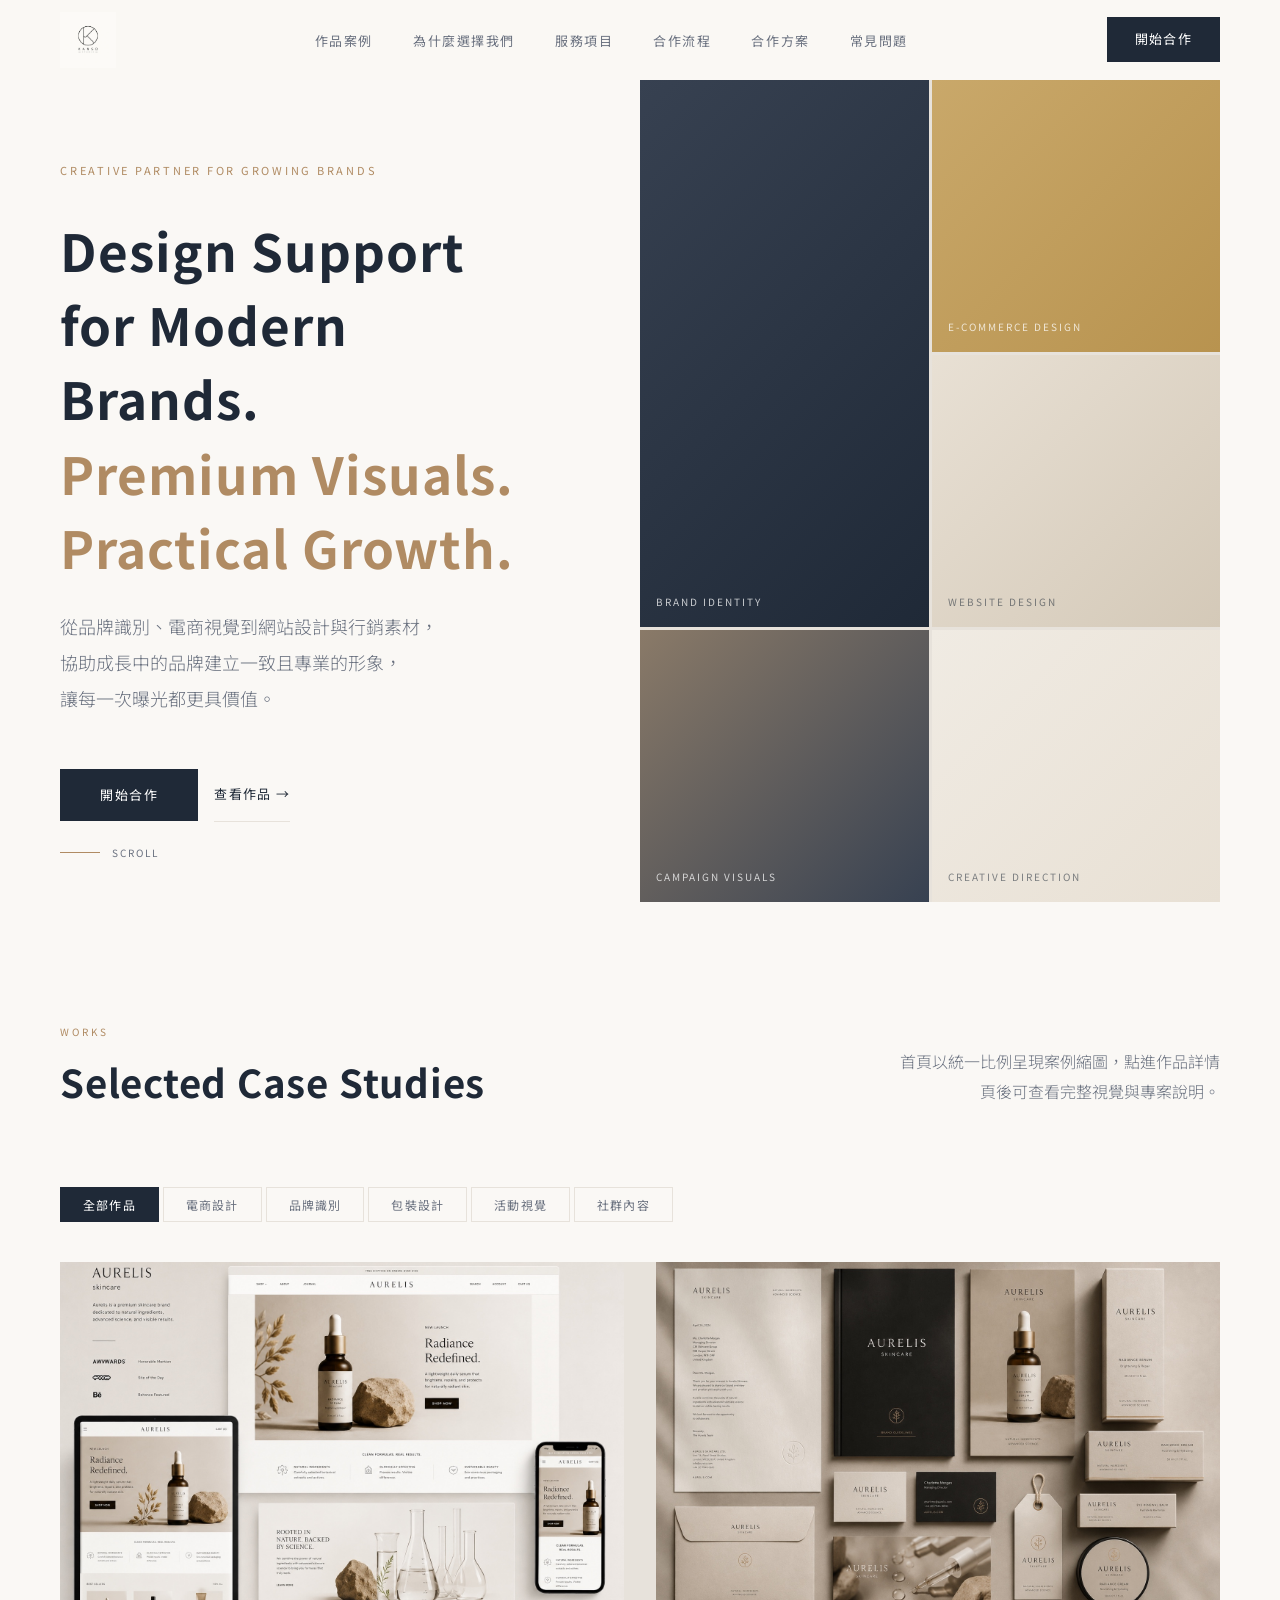
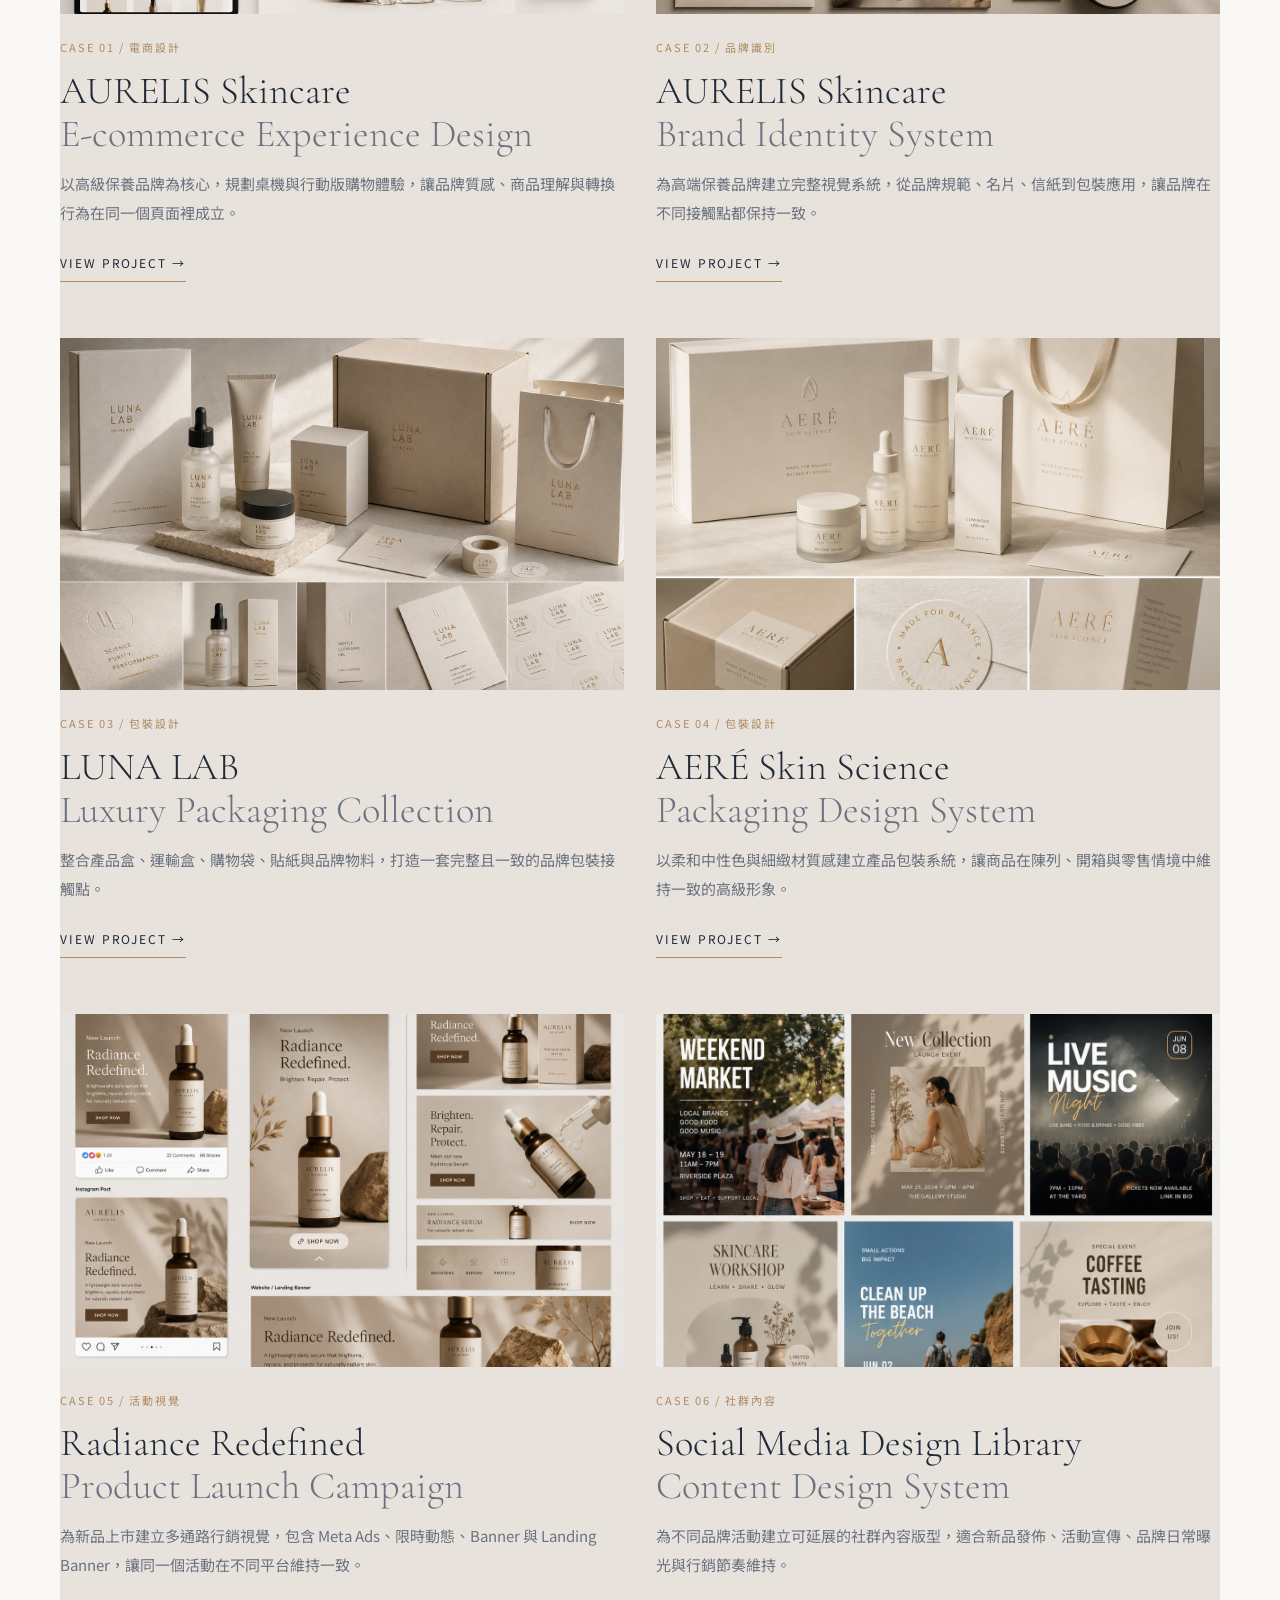
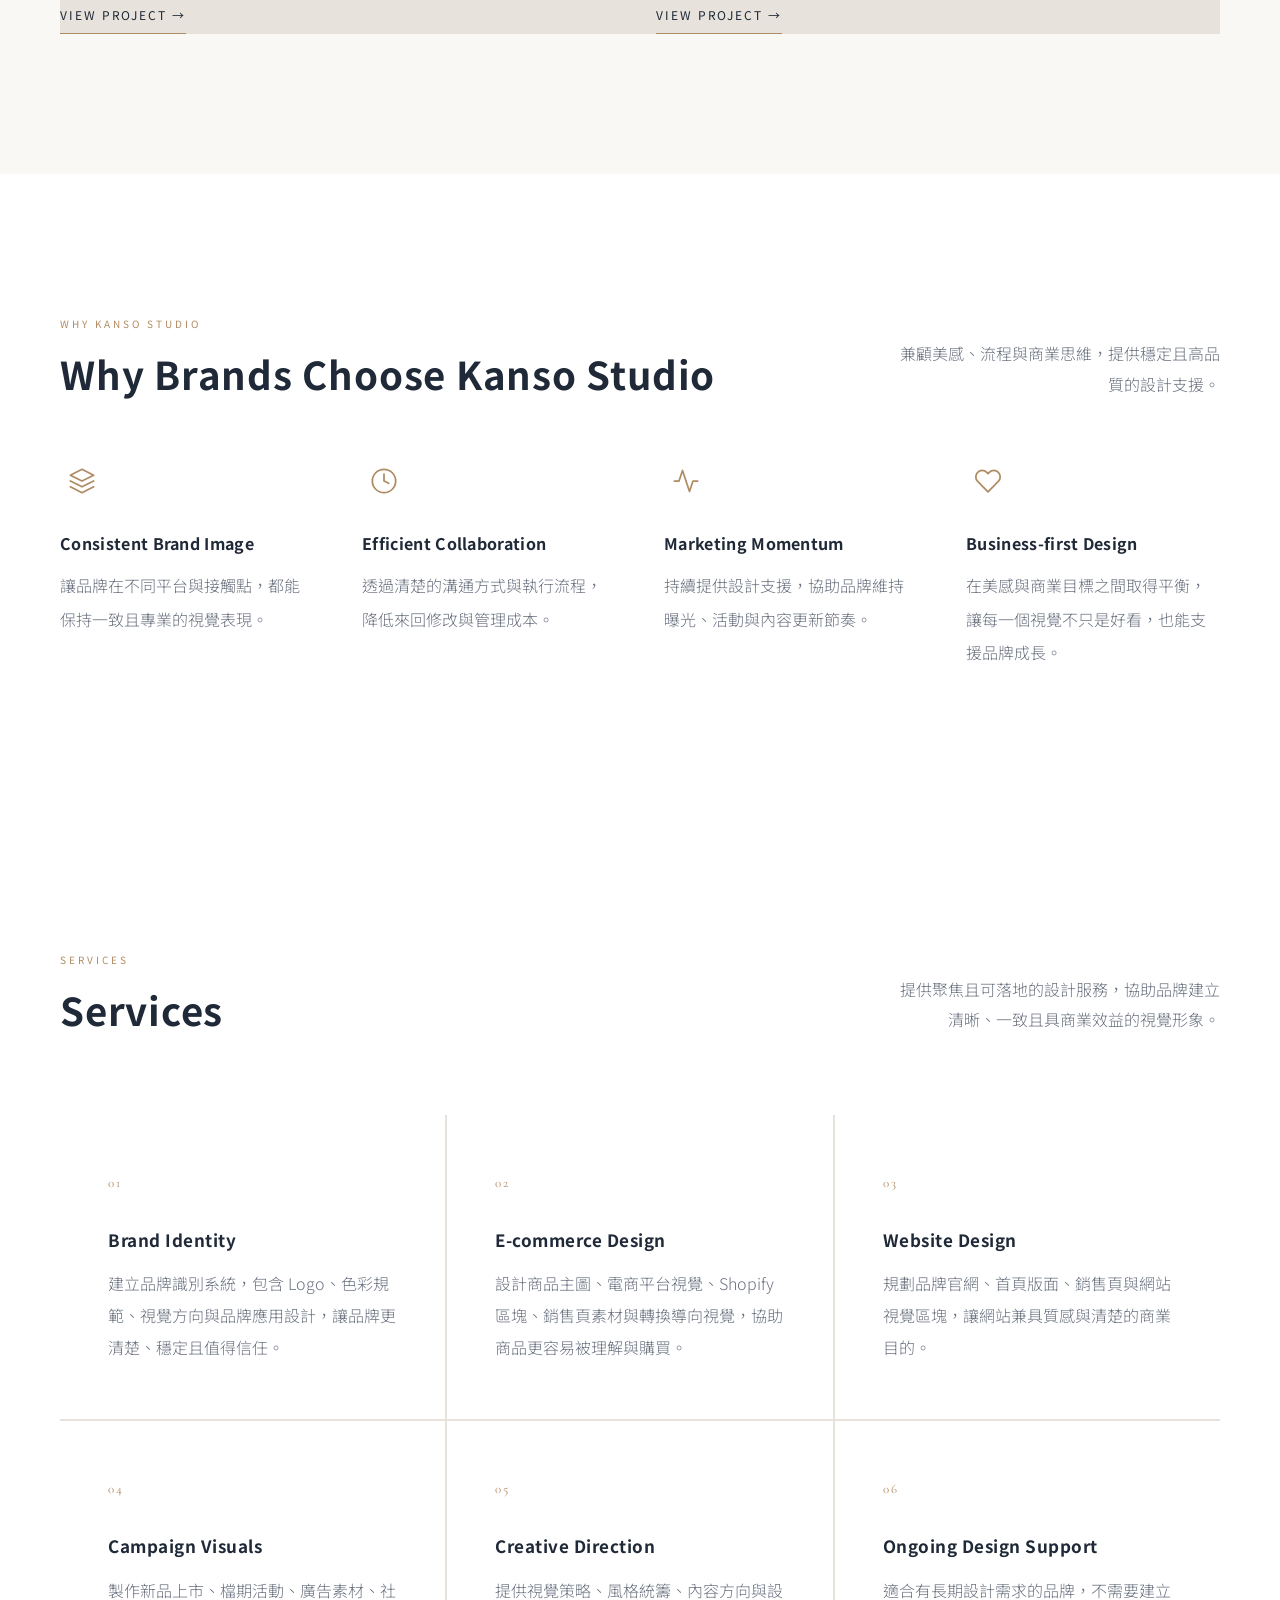
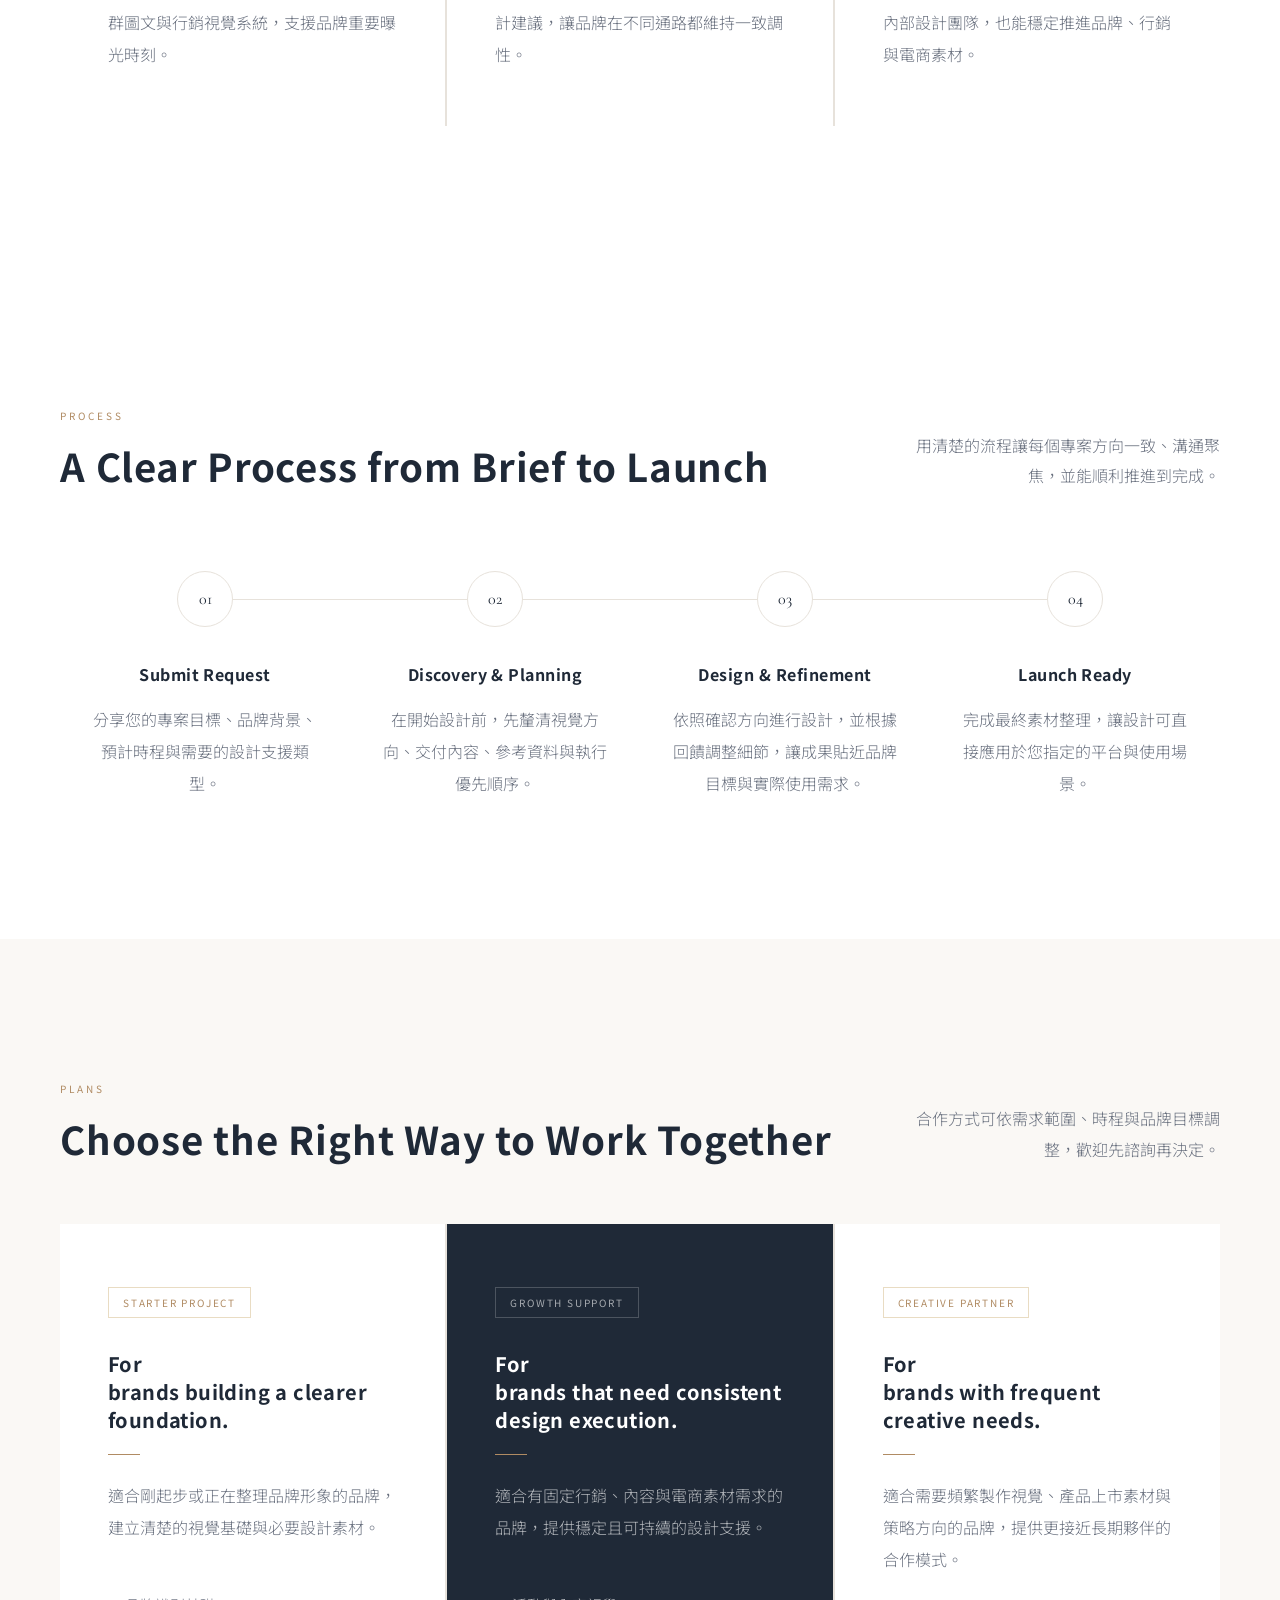
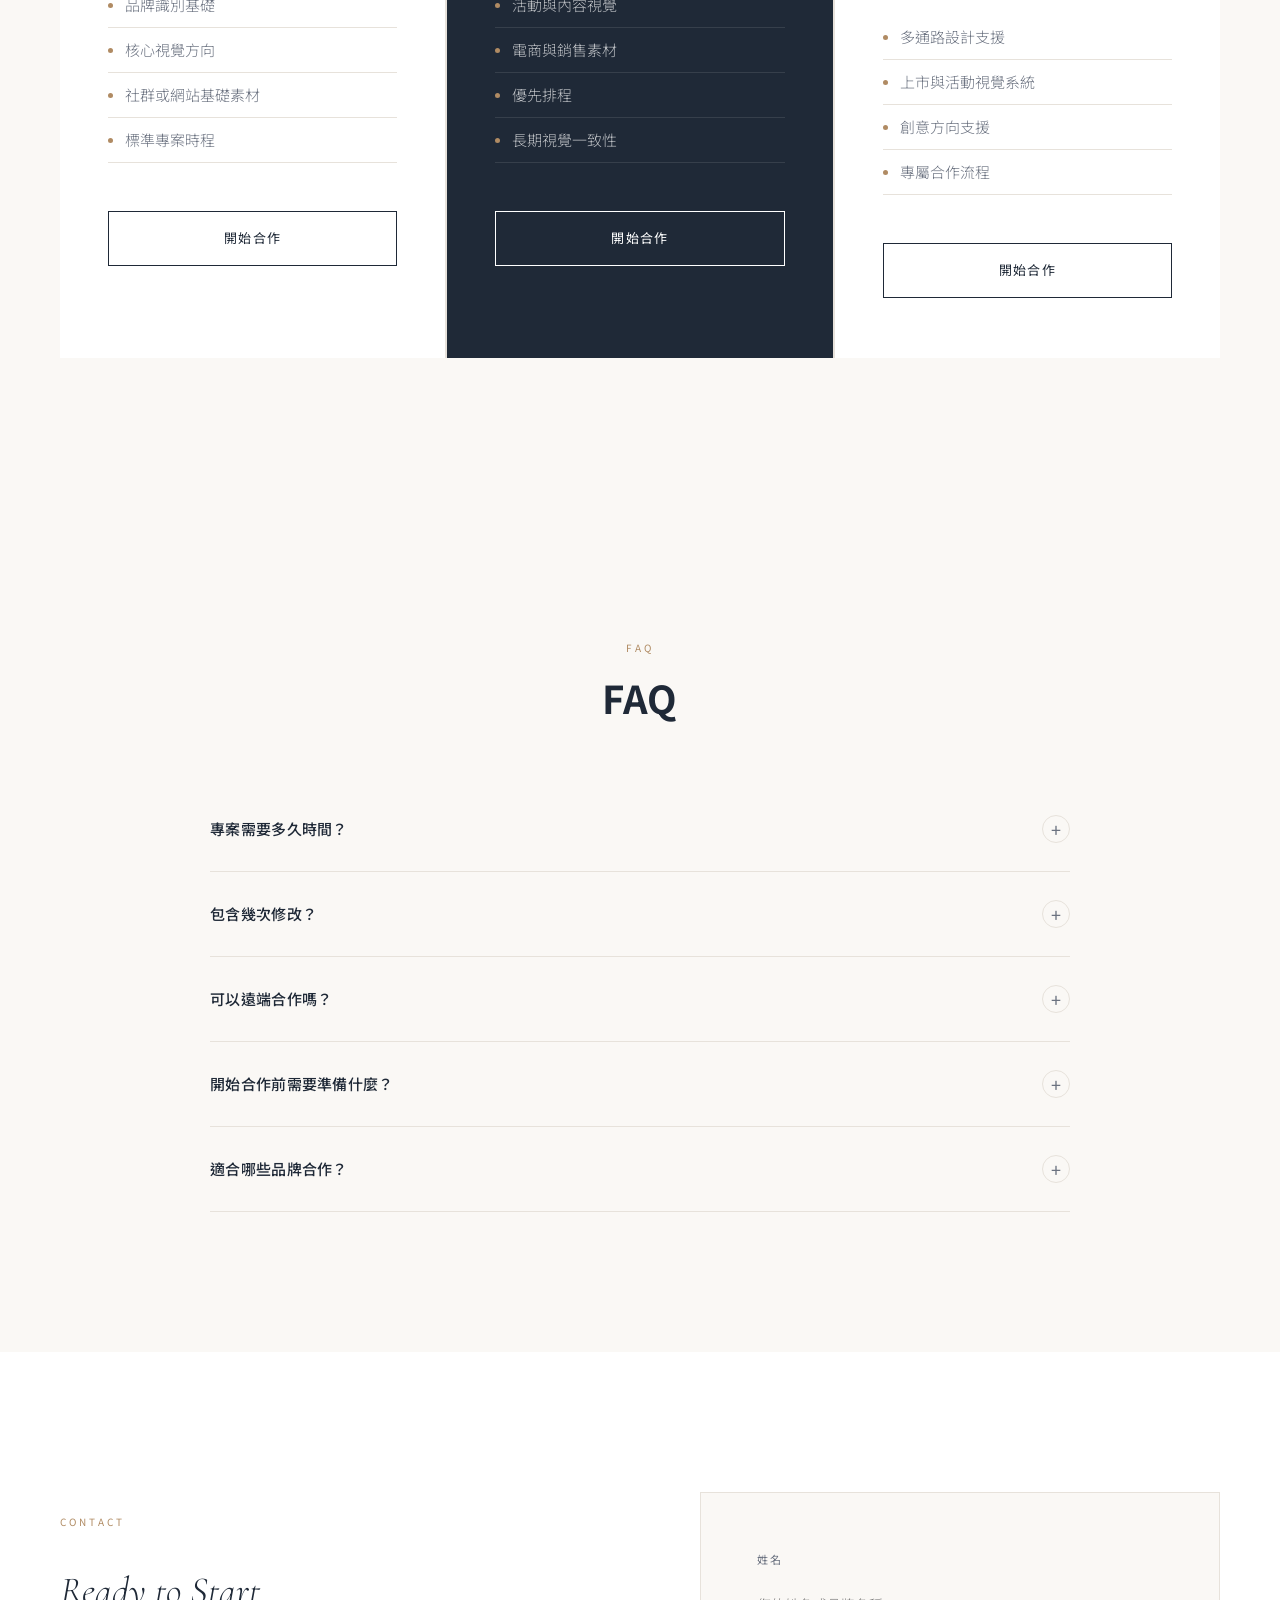
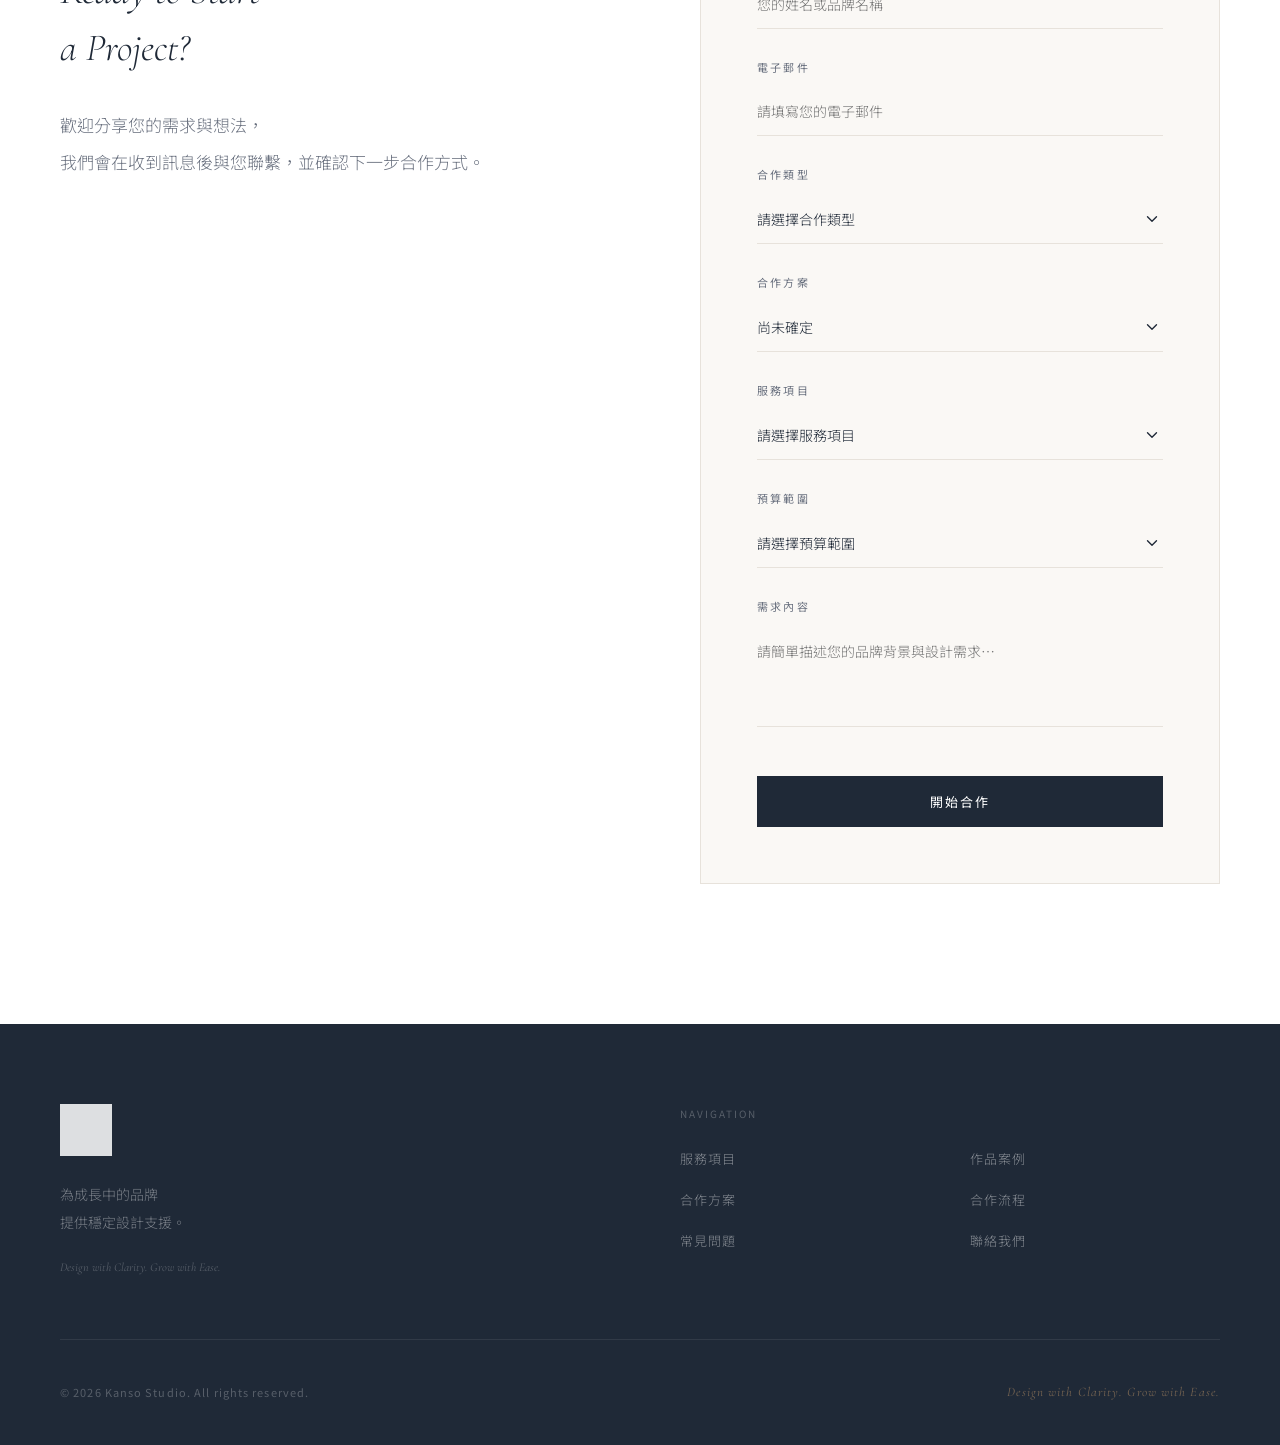
==== commit 262ff63e: "Add files via upload" ====
--- a/index.html
+++ b/index.html
@@ -9,8 +9,17 @@
 <link crossorigin="" href="https://fonts.gstatic.com" rel="preconnect"/>
 <link href="https://fonts.googleapis.com/css2?family=Noto+Sans+TC:wght@300;400;500;700&amp;family=Cormorant+Garamond:ital,wght@0,300;0,400;0,600;1,300;1,400&amp;display=swap" rel="stylesheet"/>
 <link href="style.css" rel="stylesheet"/>
-<link rel="icon" type="image/png" href="images/favicon.png"/>
-<link rel="apple-touch-icon" href="images/favicon.png"/>
+<link rel="icon" type="image/png" sizes="32x32" href="images/favicon.png"/>
+<link rel="apple-touch-icon" sizes="180x180" href="images/apple-touch-icon.png"/>
+
+<meta property="og:title" content="Kanso Studio｜Brand Identity · Packaging · E-commerce Design">
+<meta property="og:description" content="Thoughtful Design. Meaningful Brands.">
+<meta property="og:image" content="https://ift-web.github.io/kanso_studio/images/og-image.jpg">
+<meta property="og:type" content="website">
+<meta property="og:url" content="https://ift-web.github.io/kanso_studio">
+<meta name="twitter:card" content="summary_large_image">
+<meta name="twitter:image" content="https://ift-web.github.io/kanso_studio/images/og-image.jpg">
+
 </head>
 <body oncontextmenu="return false;" ondragstart="return false;" onselectstart="return false;">
 <!-- NAV -->
@@ -82,12 +91,67 @@
 <div class="section-header reveal">
 <div>
 <span class="section-label">Works</span>
-<h2 class="section-title">Selected Works</h2>
-</div>
-<p class="section-sub">品牌、包裝、電商與行銷設計案例，協助品牌在不同通路建立一致且具商業感的視覺形象。</p>
+<h2 class="section-title">Selected Case Studies</h2>
+</div>
+<p class="section-sub">首頁以統一比例呈現案例縮圖，點進作品詳情頁後可查看完整視覺與專案說明。</p>
 </div>
 <div class="works-filter reveal"><button class="filter-btn active" data-filter="all">全部作品</button><button class="filter-btn" data-filter="ecommerce">電商設計</button><button class="filter-btn" data-filter="brand">品牌識別</button><button class="filter-btn" data-filter="packaging">包裝設計</button><button class="filter-btn" data-filter="campaign">活動視覺</button><button class="filter-btn" data-filter="social">社群內容</button></div>
-<div class="works-grid" id="works-grid"><div class="work-item col-8 reveal" data-cat="ecommerce"><div class="work-thumb work-thumb-image"><img alt="AURELIS Skincare｜電商網站體驗設計" draggable="false" loading="lazy" src="images/aurelis-ecommerce-website.jpg"/></div><div class="work-overlay"><div class="work-info"><p class="work-tag">E-commerce / Shopify / UI Design</p><h3 class="work-title">AURELIS Skincare｜電商網站體驗設計</h3><p class="work-desc">以高級保養品牌為核心，規劃桌機與行動版購物體驗，兼顧品牌質感、商品理解與轉換導向。</p></div></div></div><div class="work-item col-4 reveal reveal-delay-1" data-cat="brand"><div class="work-thumb work-thumb-image"><img alt="AURELIS Skincare｜品牌識別系統" draggable="false" loading="lazy" src="images/aurelis-brand-identity.jpg"/></div><div class="work-overlay"><div class="work-info"><p class="work-tag">Brand Identity / Visual System</p><h3 class="work-title">AURELIS Skincare｜品牌識別系統</h3><p class="work-desc">從品牌規範、名片、信紙到包裝應用，建立完整且一致的高端保養品牌視覺語言。</p></div></div></div><div class="work-item col-4 reveal" data-cat="campaign"><div class="work-thumb work-thumb-image"><img alt="Radiance Redefined｜產品上市行銷視覺" draggable="false" loading="lazy" src="images/aurelis-campaign-system.jpg"/></div><div class="work-overlay"><div class="work-info"><p class="work-tag">Campaign / Ads / Launch</p><h3 class="work-title">Radiance Redefined｜產品上市行銷視覺</h3><p class="work-desc">針對新品上市設計多通路廣告素材，包含 Meta Ads、限時動態、Banner 與 Landing Banner。</p></div></div></div><div class="work-item col-4 reveal reveal-delay-1" data-cat="packaging"><div class="work-thumb work-thumb-image"><img alt="AERÉ Skin Science｜包裝設計系統" draggable="false" loading="lazy" src="images/aere-packaging-system.jpg"/></div><div class="work-overlay"><div class="work-info"><p class="work-tag">Packaging / Product System</p><h3 class="work-title">AERÉ Skin Science｜包裝設計系統</h3><p class="work-desc">以柔和中性色與精緻材質感建立產品包裝系統，提升商品陳列、開箱與零售體驗。</p></div></div></div><div class="work-item col-4 reveal reveal-delay-2" data-cat="packaging"><div class="work-thumb work-thumb-image"><img alt="LUNA LAB｜高級保養品牌包裝" draggable="false" loading="lazy" src="images/luna-lab-packaging.jpg"/></div><div class="work-overlay"><div class="work-info"><p class="work-tag">Luxury Packaging / Retail Experience</p><h3 class="work-title">LUNA LAB｜高級保養品牌包裝</h3><p class="work-desc">整合產品盒、運輸盒、購物袋、貼紙與品牌物料，打造完整且一致的包裝接觸點。</p></div></div></div><div class="work-item col-12 reveal reveal-delay-2" data-cat="social"><div class="work-thumb work-thumb-image"><img alt="Social Media Design Library｜社群內容設計系統" draggable="false" loading="lazy" src="images/social-media-design-library.jpg"/></div><div class="work-overlay"><div class="work-info"><p class="work-tag">Social Media / Content System</p><h3 class="work-title">Social Media Design Library｜社群內容設計系統</h3><p class="work-desc">為品牌活動與行銷內容建立可延展的社群版型，適合新品活動、品牌活動與日常曝光。</p></div></div></div></div>
+<div class="works-grid case-grid" id="works-grid">
+<a class="work-item case-card reveal" data-cat="ecommerce" href="cases/aurelis-ecommerce.html">
+<div class="work-thumb work-thumb-image case-thumb"><img alt="AURELIS Skincare｜電商網站體驗設計" draggable="false" loading="lazy" src="images/aurelis-ecommerce-website.jpg"/></div>
+<div class="case-card-body">
+<p class="case-number">Case 01 / 電商設計</p>
+<h3 class="case-card-title">AURELIS Skincare<br/><span>E-commerce Experience Design</span></h3>
+<p class="case-card-desc">以高級保養品牌為核心，規劃桌機與行動版購物體驗，讓品牌質感、商品理解與轉換行為在同一個頁面裡成立。</p>
+<span class="case-view">View Project →</span>
+</div>
+</a>
+<a class="work-item case-card reveal" data-cat="brand" href="cases/aurelis-brand-identity.html">
+<div class="work-thumb work-thumb-image case-thumb"><img alt="AURELIS Skincare｜品牌識別系統" draggable="false" loading="lazy" src="images/aurelis-brand-identity.jpg"/></div>
+<div class="case-card-body">
+<p class="case-number">Case 02 / 品牌識別</p>
+<h3 class="case-card-title">AURELIS Skincare<br/><span>Brand Identity System</span></h3>
+<p class="case-card-desc">為高端保養品牌建立完整視覺系統，從品牌規範、名片、信紙到包裝應用，讓品牌在不同接觸點都保持一致。</p>
+<span class="case-view">View Project →</span>
+</div>
+</a>
+<a class="work-item case-card reveal" data-cat="packaging" href="cases/luna-lab-packaging.html">
+<div class="work-thumb work-thumb-image case-thumb"><img alt="LUNA LAB｜高級保養品牌包裝" draggable="false" loading="lazy" src="images/luna-lab-packaging.jpg"/></div>
+<div class="case-card-body">
+<p class="case-number">Case 03 / 包裝設計</p>
+<h3 class="case-card-title">LUNA LAB<br/><span>Luxury Packaging Collection</span></h3>
+<p class="case-card-desc">整合產品盒、運輸盒、購物袋、貼紙與品牌物料，打造一套完整且一致的品牌包裝接觸點。</p>
+<span class="case-view">View Project →</span>
+</div>
+</a>
+<a class="work-item case-card reveal" data-cat="packaging" href="cases/aere-packaging.html">
+<div class="work-thumb work-thumb-image case-thumb"><img alt="AERÉ Skin Science｜包裝設計系統" draggable="false" loading="lazy" src="images/aere-packaging-system.jpg"/></div>
+<div class="case-card-body">
+<p class="case-number">Case 04 / 包裝設計</p>
+<h3 class="case-card-title">AERÉ Skin Science<br/><span>Packaging Design System</span></h3>
+<p class="case-card-desc">以柔和中性色與細緻材質感建立產品包裝系統，讓商品在陳列、開箱與零售情境中維持一致的高級形象。</p>
+<span class="case-view">View Project →</span>
+</div>
+</a>
+<a class="work-item case-card reveal" data-cat="campaign" href="cases/radiance-campaign.html">
+<div class="work-thumb work-thumb-image case-thumb"><img alt="Radiance Redefined｜產品上市行銷視覺" draggable="false" loading="lazy" src="images/aurelis-campaign-system.jpg"/></div>
+<div class="case-card-body">
+<p class="case-number">Case 05 / 活動視覺</p>
+<h3 class="case-card-title">Radiance Redefined<br/><span>Product Launch Campaign</span></h3>
+<p class="case-card-desc">為新品上市建立多通路行銷視覺，包含 Meta Ads、限時動態、Banner 與 Landing Banner，讓同一個活動在不同平台維持一致。</p>
+<span class="case-view">View Project →</span>
+</div>
+</a>
+<a class="work-item case-card reveal" data-cat="social" href="cases/social-media-design.html">
+<div class="work-thumb work-thumb-image case-thumb"><img alt="Social Media Design Library｜社群內容設計系統" draggable="false" loading="lazy" src="images/social-media-design-library.jpg"/></div>
+<div class="case-card-body">
+<p class="case-number">Case 06 / 社群內容</p>
+<h3 class="case-card-title">Social Media Design Library<br/><span>Content Design System</span></h3>
+<p class="case-card-desc">為不同品牌活動建立可延展的社群內容版型，適合新品發佈、活動宣傳、品牌日常曝光與行銷節奏維持。</p>
+<span class="case-view">View Project →</span>
+</div>
+</a>
+</div>
 </section>
 <!-- WHY -->
 <section id="why">
@@ -310,7 +374,7 @@
 <div class="footer-inner">
 <div class="footer-top">
 <div class="footer-brand">
-<img alt="Kanso Studio" draggable="false" oncontextmenu="return false;" src="images/kanso-logo.png"/>
+<img class="footer-symbol-logo" alt="Kanso Studio Symbol" draggable="false" oncontextmenu="return false;" src="images/favicon.png"/>
 <p class="footer-tagline">為成長中的品牌<br/>提供穩定設計支援。</p>
 <p style="font-size:12px;color:rgba(255,255,255,0.25);margin-top:20px;font-style:italic;font-family:'Cormorant Garamond',serif;">Design with Clarity. Grow with Ease.</p>
 </div>
--- a/style.css
+++ b/style.css
@@ -1263,3 +1263,245 @@
   .work-desc { font-size: 13px; line-height: 1.7; }
   .work-overlay { padding: 22px; }
 }
+
+
+/* ── CASE STUDY HOMEPAGE GRID ── */
+.case-grid {
+  display: grid;
+  grid-template-columns: repeat(2, minmax(0, 1fr));
+  gap: 56px 32px;
+}
+.case-card {
+  display: block;
+  text-decoration: none;
+  color: inherit;
+  background: transparent;
+  grid-column: auto !important;
+}
+.case-thumb {
+  aspect-ratio: 16 / 10;
+  width: 100%;
+  height: auto !important;
+  overflow: hidden;
+  background: var(--surface);
+}
+.case-thumb img {
+  width: 100%;
+  height: 100%;
+  object-fit: cover;
+  display: block;
+  transition: transform 0.7s cubic-bezier(0.22, 1, 0.36, 1), filter 0.4s;
+}
+.case-card:hover .case-thumb img {
+  transform: scale(1.035);
+  filter: brightness(0.86);
+}
+.case-card-body {
+  padding-top: 22px;
+  border-top: 1px solid transparent;
+}
+.case-number {
+  font-size: 11px;
+  letter-spacing: 0.18em;
+  text-transform: uppercase;
+  color: var(--accent);
+  margin-bottom: 12px;
+}
+.case-card-title {
+  font-family: 'Cormorant Garamond', serif;
+  font-size: clamp(28px, 3vw, 44px);
+  font-weight: 300;
+  line-height: 1.12;
+  color: var(--primary);
+  margin-bottom: 14px;
+}
+.case-card-title span { color: var(--muted); }
+.case-card-desc {
+  max-width: 620px;
+  color: var(--muted);
+  font-size: 15px;
+  line-height: 1.9;
+  margin-bottom: 18px;
+}
+.case-view {
+  display: inline-block;
+  font-size: 12px;
+  letter-spacing: 0.16em;
+  text-transform: uppercase;
+  color: var(--primary);
+  border-bottom: 1px solid var(--accent);
+  padding-bottom: 6px;
+}
+.footer-symbol-logo {
+  width: 84px;
+  height: 84px;
+  object-fit: contain;
+  opacity: 0.9;
+}
+
+/* ── CASE DETAIL PAGES ── */
+.case-detail-main {
+  padding: 130px 60px 100px;
+  max-width: 1440px;
+  margin: 0 auto;
+}
+.case-back {
+  display: inline-block;
+  margin-bottom: 64px;
+  font-size: 12px;
+  letter-spacing: 0.16em;
+  text-transform: uppercase;
+  color: var(--muted);
+  text-decoration: none;
+  border-bottom: 1px solid var(--border);
+  padding-bottom: 6px;
+}
+.case-back:hover { color: var(--accent); border-color: var(--accent); }
+.case-hero {
+  display: grid;
+  grid-template-columns: minmax(0, 0.9fr) minmax(0, 1.1fr);
+  gap: 80px;
+  align-items: end;
+  margin-bottom: 72px;
+}
+.case-eyebrow {
+  font-size: 11px;
+  letter-spacing: 0.22em;
+  text-transform: uppercase;
+  color: var(--accent);
+  margin-bottom: 22px;
+}
+.case-title {
+  font-family: 'Cormorant Garamond', serif;
+  font-size: clamp(46px, 6vw, 92px);
+  font-weight: 300;
+  line-height: 0.98;
+  color: var(--primary);
+  margin-bottom: 28px;
+}
+.case-title span { color: var(--muted); }
+.case-lead {
+  color: var(--muted);
+  font-size: 18px;
+  line-height: 2;
+  max-width: 680px;
+}
+.case-meta {
+  display: grid;
+  grid-template-columns: repeat(3, 1fr);
+  border-top: 1px solid var(--border);
+  border-bottom: 1px solid var(--border);
+}
+.case-meta div {
+  padding: 24px 22px;
+  border-right: 1px solid var(--border);
+}
+.case-meta div:last-child { border-right: none; }
+.case-meta-label {
+  display: block;
+  font-size: 10px;
+  letter-spacing: 0.2em;
+  text-transform: uppercase;
+  color: var(--accent);
+  margin-bottom: 8px;
+}
+.case-meta-value { color: var(--primary); font-size: 15px; }
+.case-visual {
+  margin: 0 0 90px;
+  background: var(--surface);
+  border: 1px solid var(--border);
+}
+.case-visual img {
+  width: 100%;
+  height: auto;
+  display: block;
+  object-fit: contain;
+}
+.case-content-grid {
+  display: grid;
+  grid-template-columns: 0.8fr 1.2fr;
+  gap: 80px;
+  margin-bottom: 90px;
+}
+.case-section-kicker {
+  font-size: 11px;
+  letter-spacing: 0.22em;
+  text-transform: uppercase;
+  color: var(--accent);
+  margin-bottom: 16px;
+}
+.case-section-title {
+  font-family: 'Cormorant Garamond', serif;
+  font-size: clamp(34px, 4vw, 56px);
+  font-weight: 300;
+  line-height: 1.08;
+  color: var(--primary);
+}
+.case-copy-block {
+  display: grid;
+  gap: 36px;
+}
+.case-copy-block h3 {
+  font-size: 13px;
+  letter-spacing: 0.14em;
+  text-transform: uppercase;
+  color: var(--primary);
+  margin-bottom: 10px;
+}
+.case-copy-block p,
+.case-deliverables li {
+  color: var(--muted);
+  font-size: 16px;
+  line-height: 2;
+}
+.case-deliverables {
+  list-style: none;
+  display: grid;
+  gap: 12px;
+  padding: 0;
+}
+.case-deliverables li {
+  padding-left: 20px;
+  position: relative;
+}
+.case-deliverables li::before {
+  content: '';
+  width: 6px;
+  height: 6px;
+  border-radius: 50%;
+  background: var(--accent);
+  position: absolute;
+  left: 0;
+  top: 15px;
+}
+.case-next {
+  border-top: 1px solid var(--border);
+  padding-top: 44px;
+  display: flex;
+  justify-content: space-between;
+  align-items: center;
+  gap: 24px;
+}
+.case-next a {
+  color: var(--primary);
+  text-decoration: none;
+  font-family: 'Cormorant Garamond', serif;
+  font-size: clamp(32px, 4vw, 56px);
+  line-height: 1;
+}
+.case-next span {
+  color: var(--accent);
+  font-size: 11px;
+  letter-spacing: 0.2em;
+  text-transform: uppercase;
+}
+@media (max-width: 900px) {
+  .case-grid { grid-template-columns: 1fr; gap: 48px; }
+  .case-detail-main { padding: 110px 24px 72px; }
+  .case-hero, .case-content-grid { grid-template-columns: 1fr; gap: 42px; }
+  .case-meta { grid-template-columns: 1fr; }
+  .case-meta div { border-right: none; border-bottom: 1px solid var(--border); }
+  .case-meta div:last-child { border-bottom: none; }
+  .case-visual { margin-bottom: 64px; }
+  .case-next { align-items: flex-start; flex-direction: column; }
+}
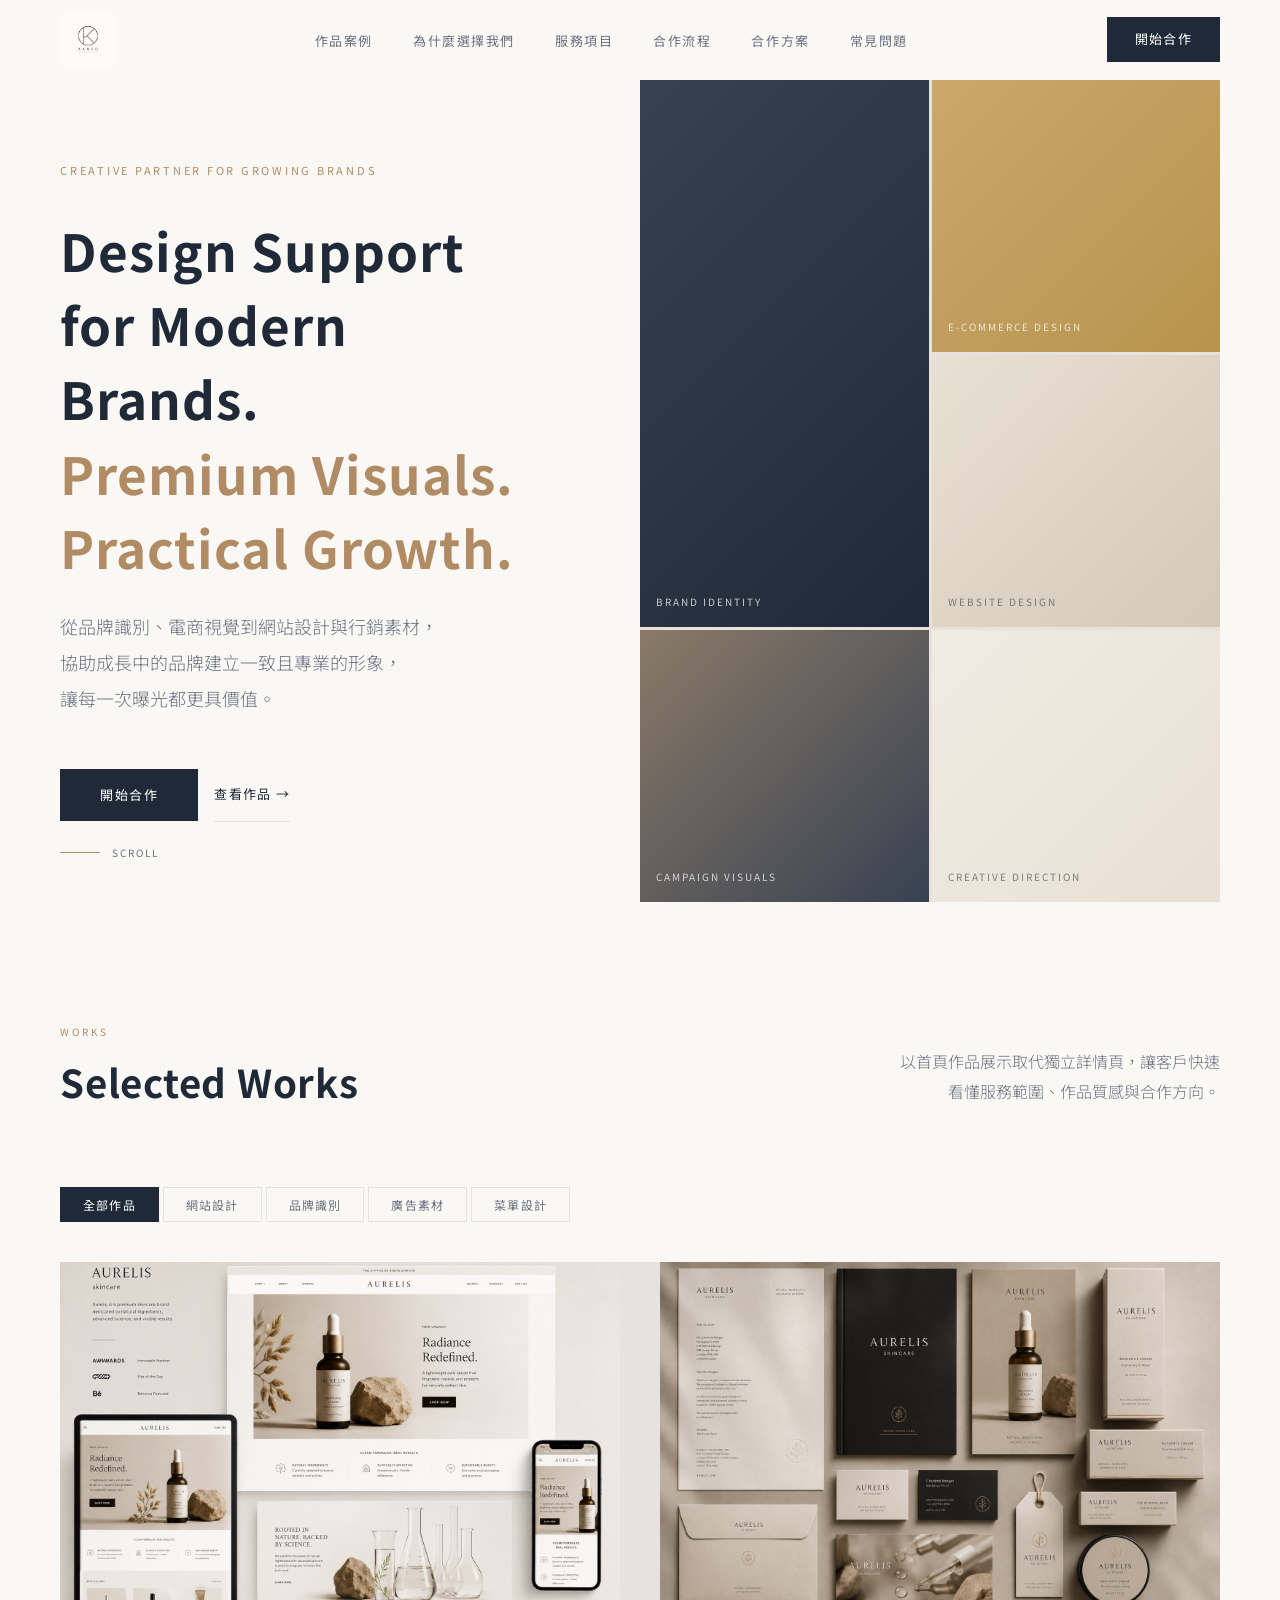
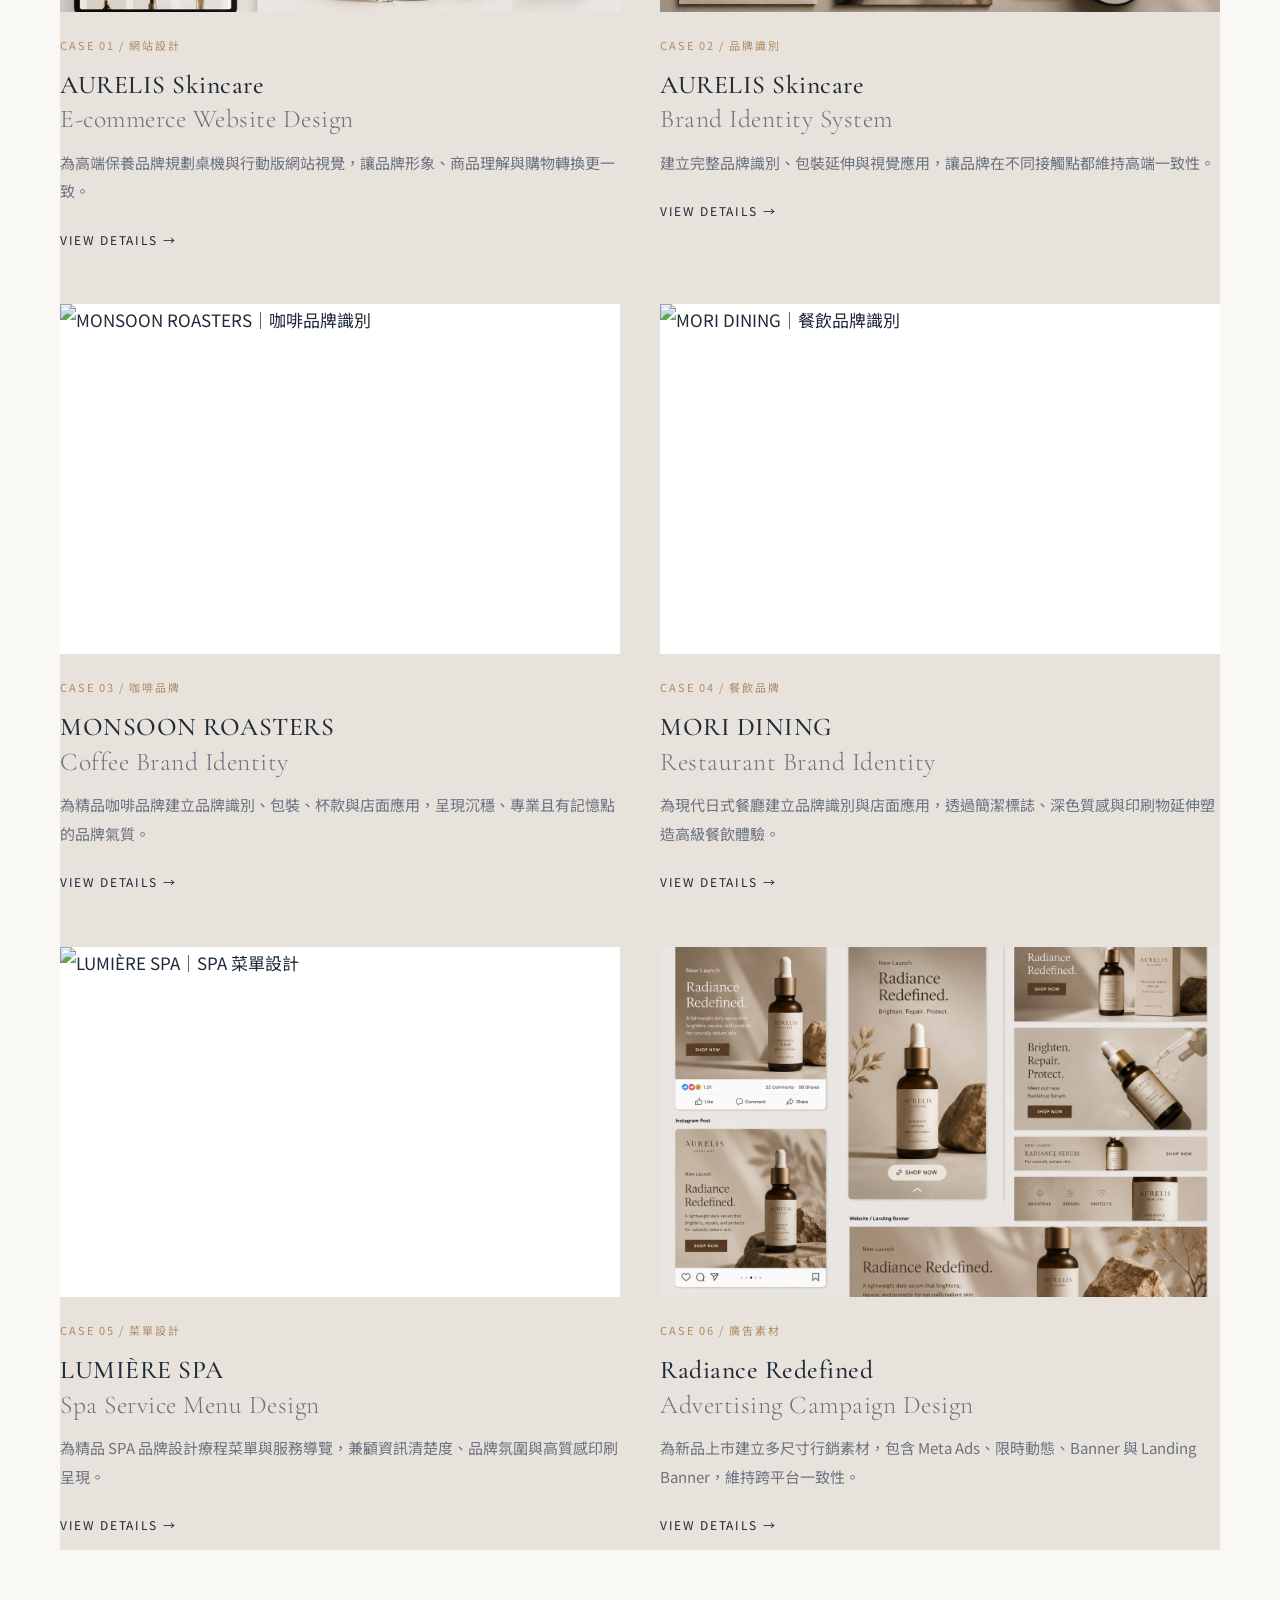
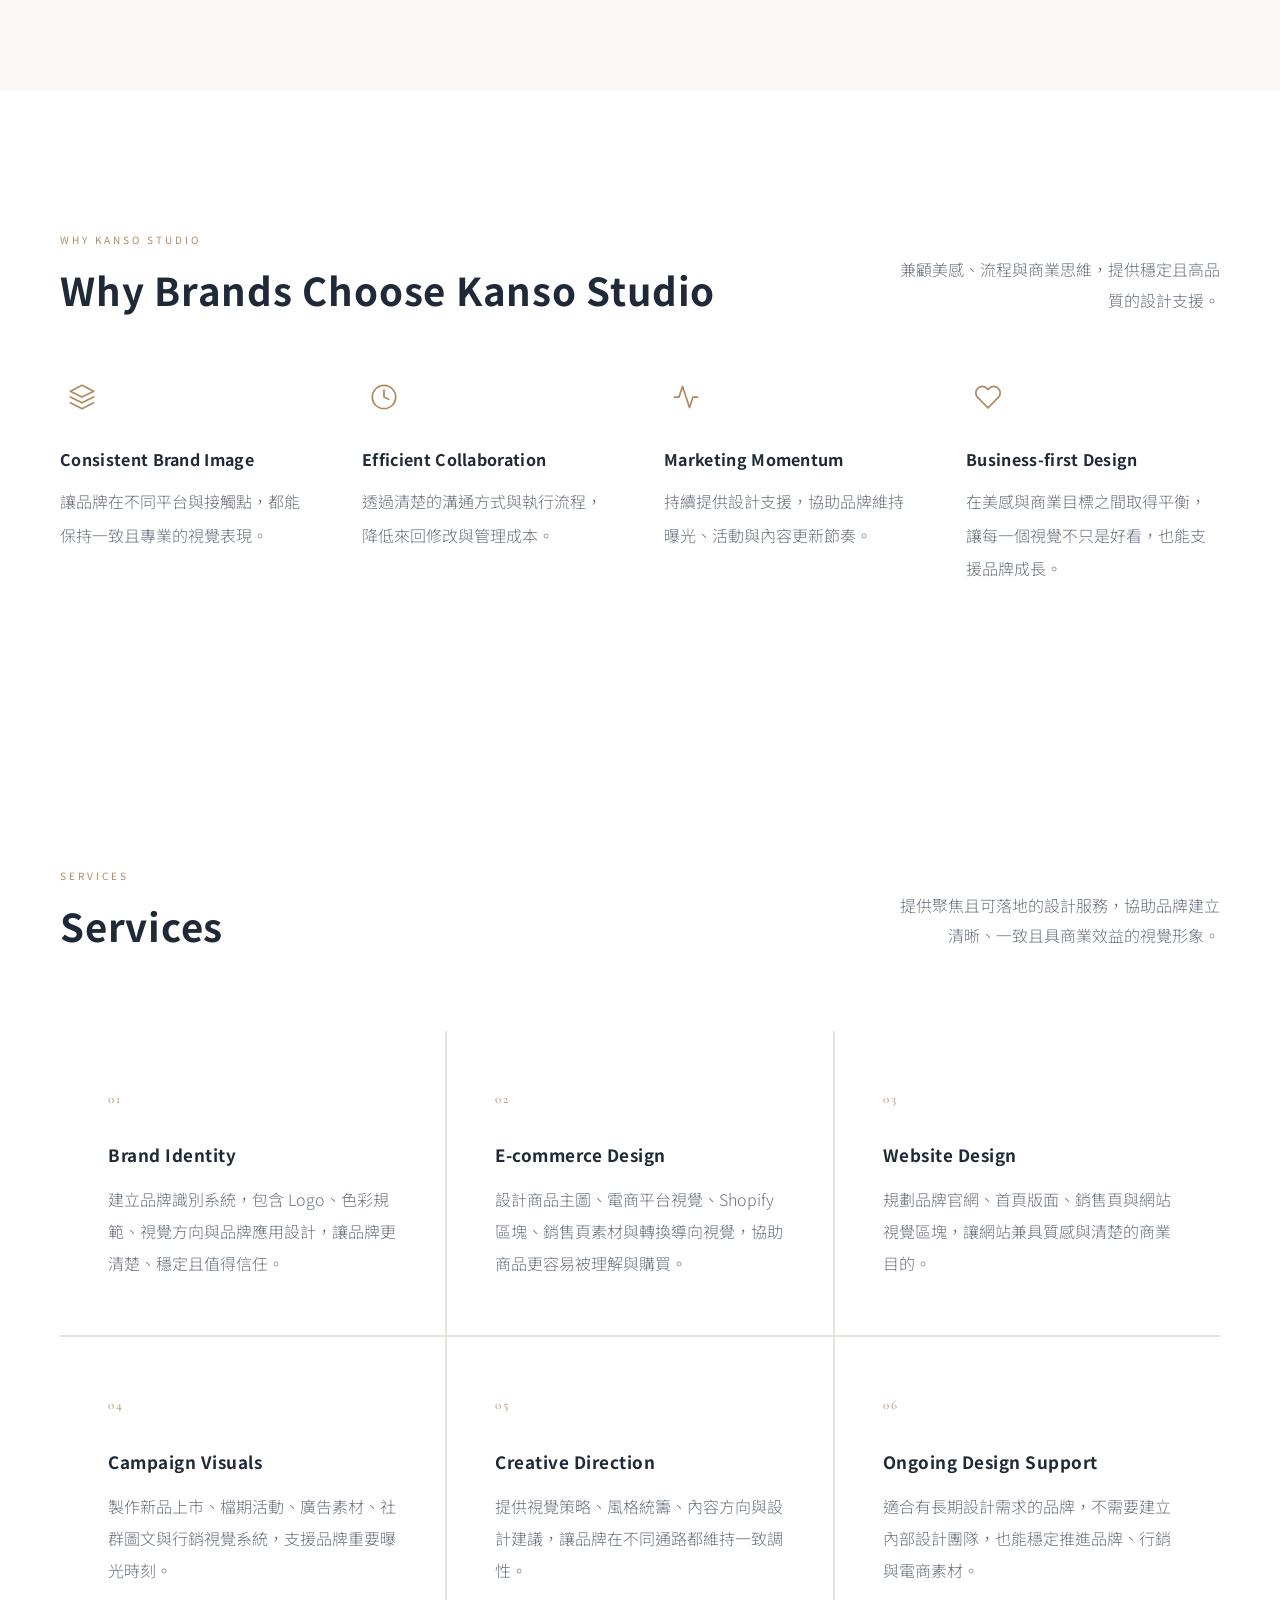
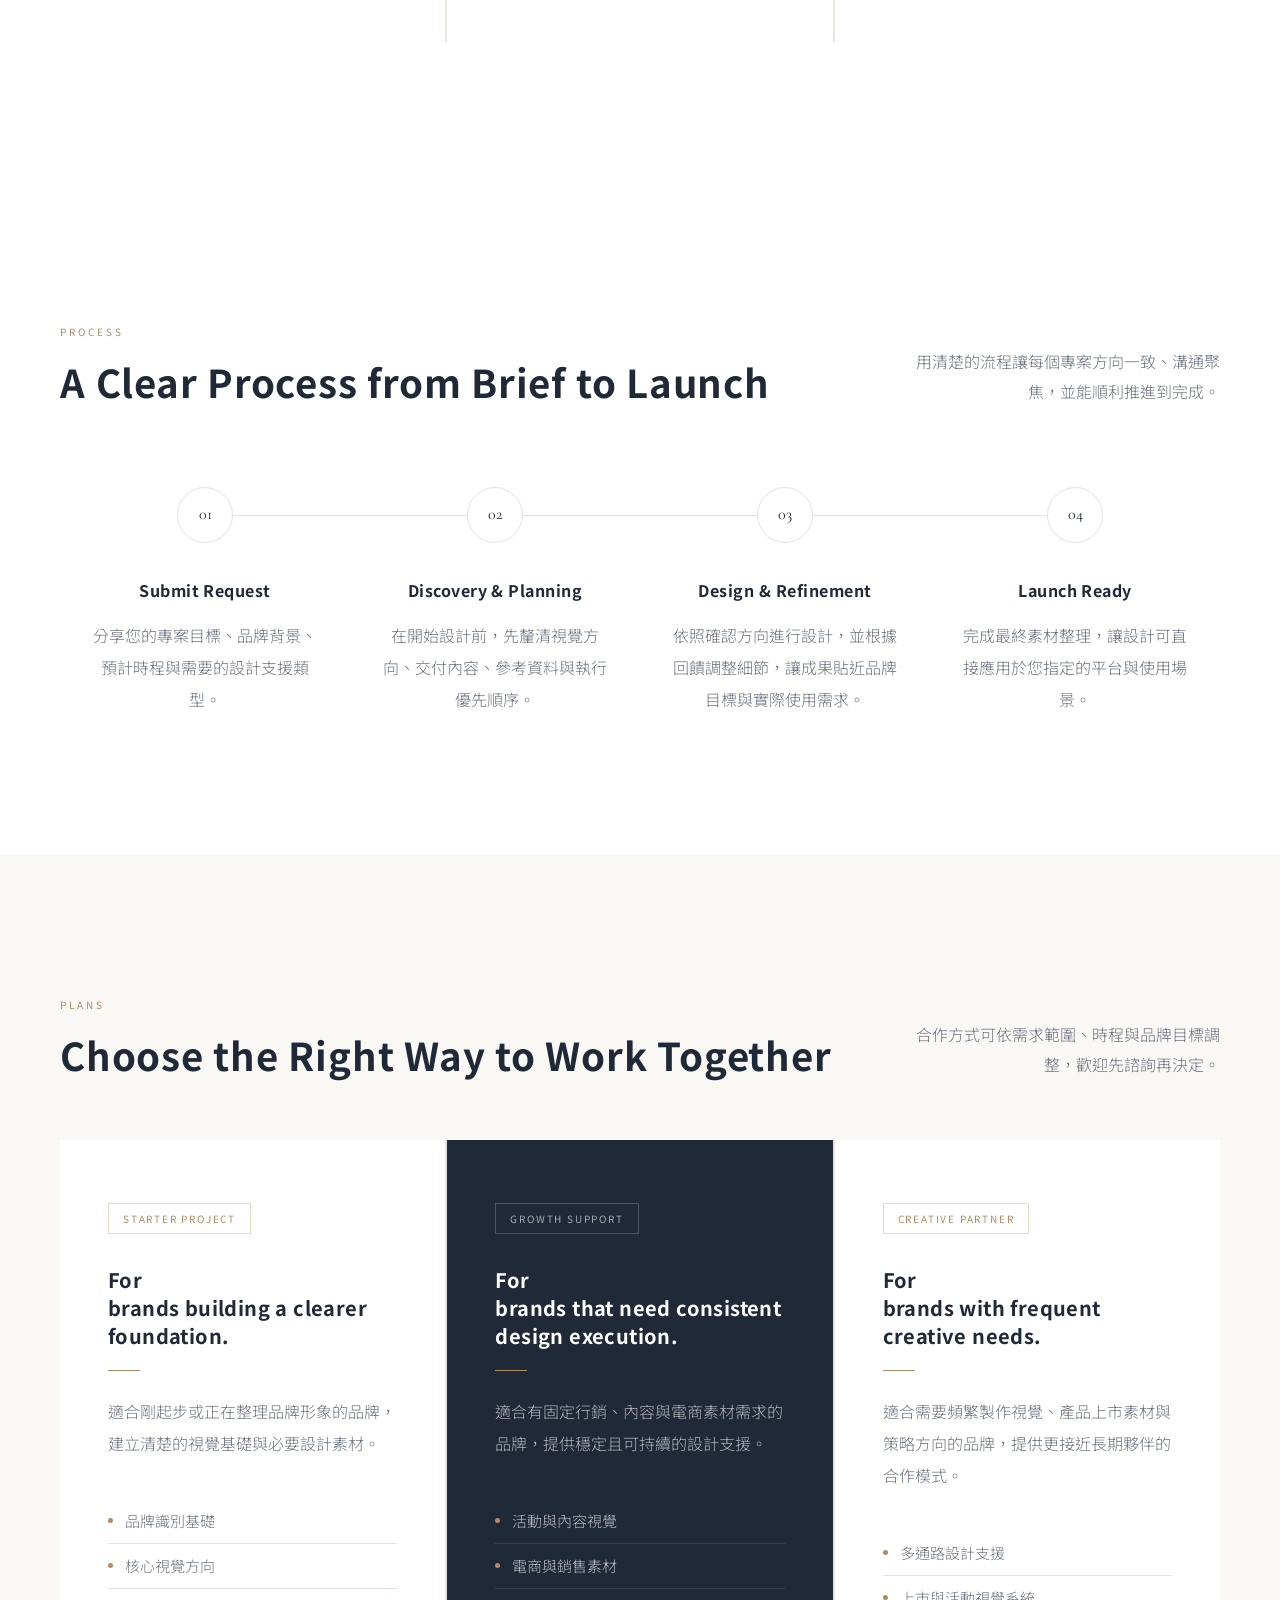
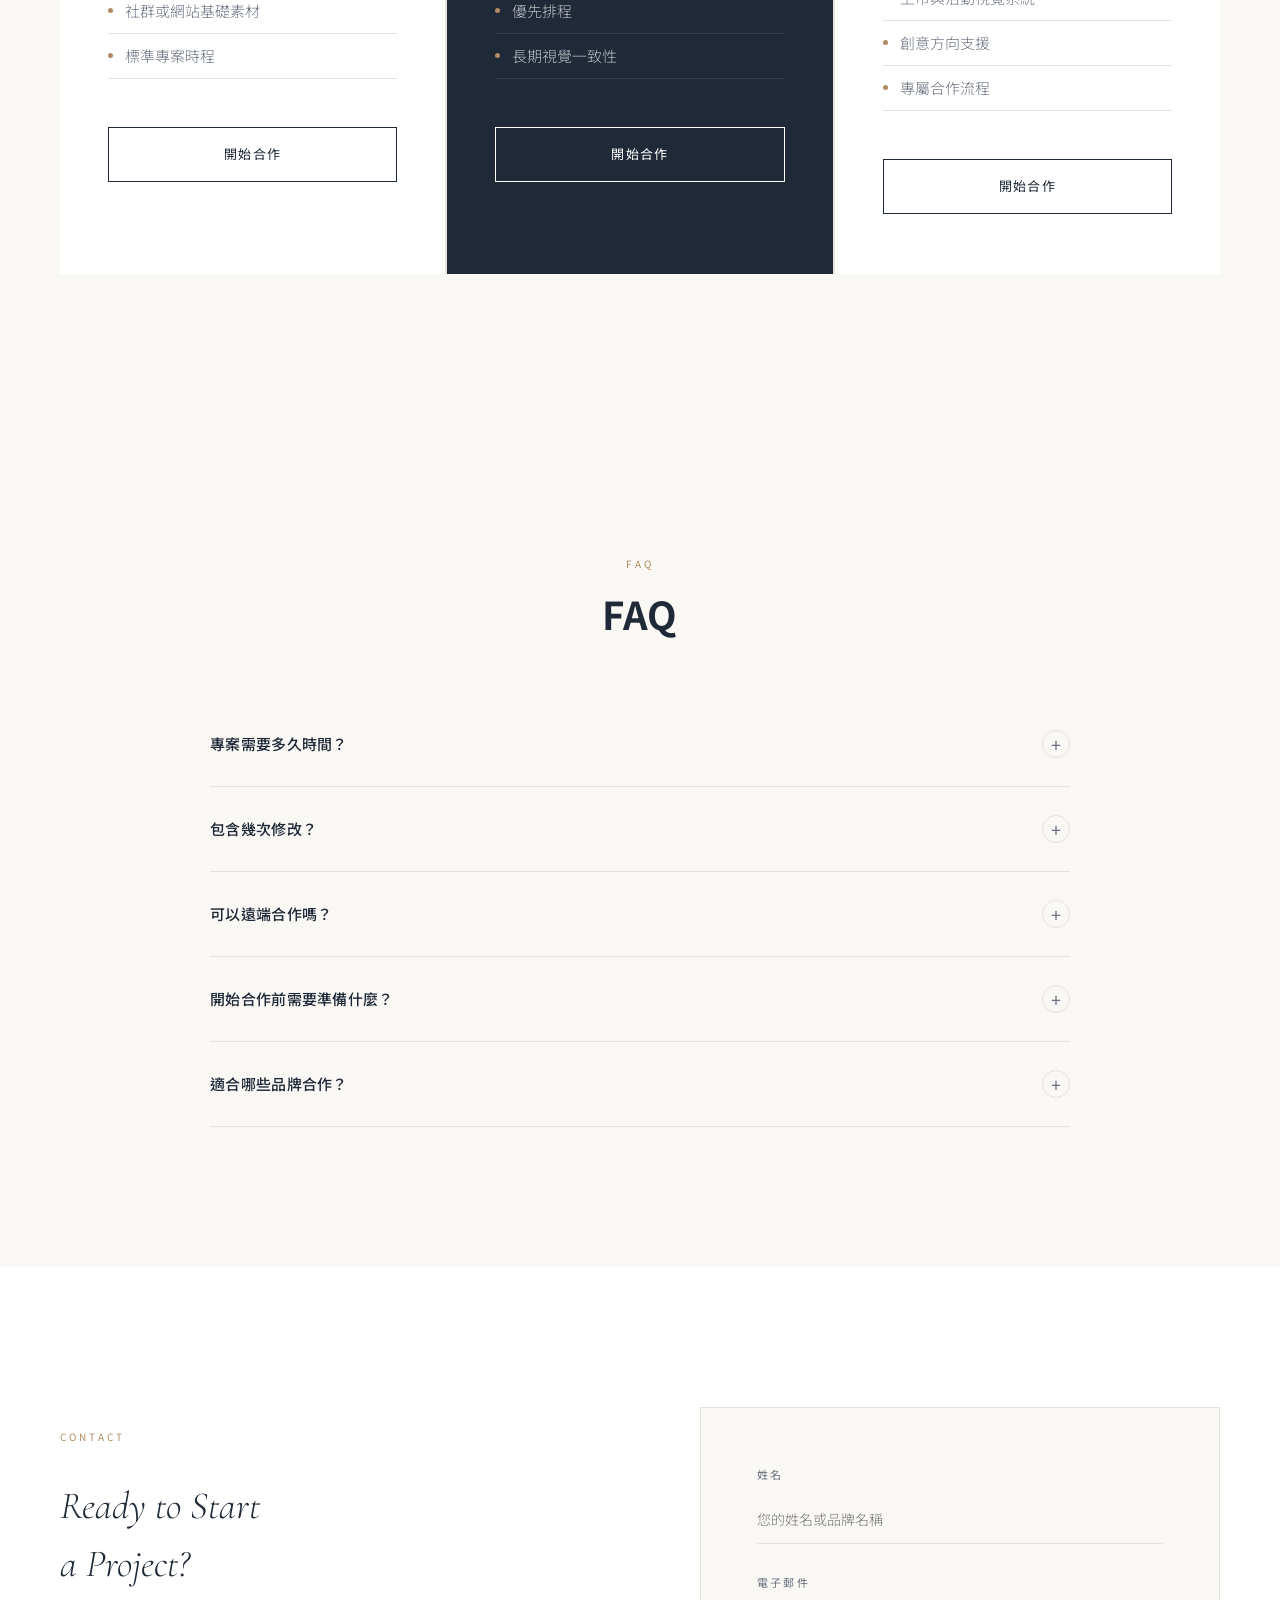
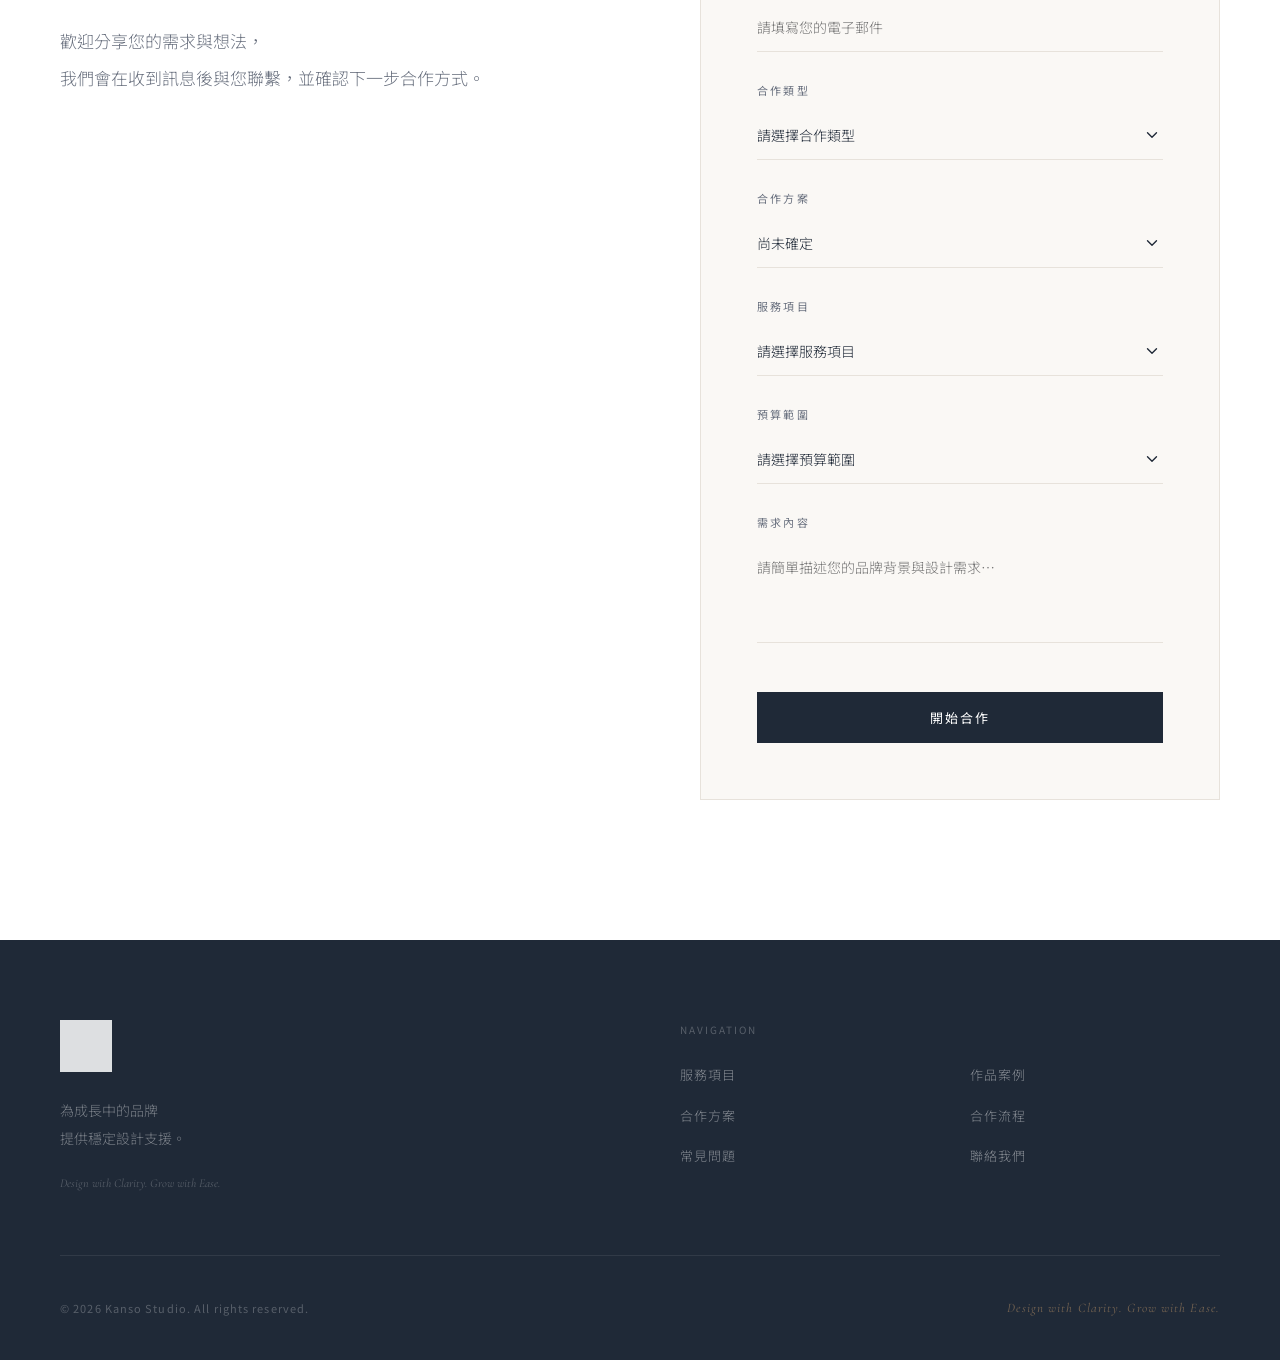
==== commit b9df40e3: "Add files via upload" ====
--- a/index.html
+++ b/index.html
@@ -88,70 +88,83 @@
 </section>
 <!-- WORKS -->
 <section id="works">
-<div class="section-header reveal">
-<div>
-<span class="section-label">Works</span>
-<h2 class="section-title">Selected Case Studies</h2>
-</div>
-<p class="section-sub">首頁以統一比例呈現案例縮圖，點進作品詳情頁後可查看完整視覺與專案說明。</p>
-</div>
-<div class="works-filter reveal"><button class="filter-btn active" data-filter="all">全部作品</button><button class="filter-btn" data-filter="ecommerce">電商設計</button><button class="filter-btn" data-filter="brand">品牌識別</button><button class="filter-btn" data-filter="packaging">包裝設計</button><button class="filter-btn" data-filter="campaign">活動視覺</button><button class="filter-btn" data-filter="social">社群內容</button></div>
-<div class="works-grid case-grid" id="works-grid">
-<a class="work-item case-card reveal" data-cat="ecommerce" href="cases/aurelis-ecommerce.html">
-<div class="work-thumb work-thumb-image case-thumb"><img alt="AURELIS Skincare｜電商網站體驗設計" draggable="false" loading="lazy" src="images/aurelis-ecommerce-website.jpg"/></div>
-<div class="case-card-body">
-<p class="case-number">Case 01 / 電商設計</p>
-<h3 class="case-card-title">AURELIS Skincare<br/><span>E-commerce Experience Design</span></h3>
-<p class="case-card-desc">以高級保養品牌為核心，規劃桌機與行動版購物體驗，讓品牌質感、商品理解與轉換行為在同一個頁面裡成立。</p>
-<span class="case-view">View Project →</span>
-</div>
-</a>
-<a class="work-item case-card reveal" data-cat="brand" href="cases/aurelis-brand-identity.html">
-<div class="work-thumb work-thumb-image case-thumb"><img alt="AURELIS Skincare｜品牌識別系統" draggable="false" loading="lazy" src="images/aurelis-brand-identity.jpg"/></div>
-<div class="case-card-body">
-<p class="case-number">Case 02 / 品牌識別</p>
-<h3 class="case-card-title">AURELIS Skincare<br/><span>Brand Identity System</span></h3>
-<p class="case-card-desc">為高端保養品牌建立完整視覺系統，從品牌規範、名片、信紙到包裝應用，讓品牌在不同接觸點都保持一致。</p>
-<span class="case-view">View Project →</span>
-</div>
-</a>
-<a class="work-item case-card reveal" data-cat="packaging" href="cases/luna-lab-packaging.html">
-<div class="work-thumb work-thumb-image case-thumb"><img alt="LUNA LAB｜高級保養品牌包裝" draggable="false" loading="lazy" src="images/luna-lab-packaging.jpg"/></div>
-<div class="case-card-body">
-<p class="case-number">Case 03 / 包裝設計</p>
-<h3 class="case-card-title">LUNA LAB<br/><span>Luxury Packaging Collection</span></h3>
-<p class="case-card-desc">整合產品盒、運輸盒、購物袋、貼紙與品牌物料，打造一套完整且一致的品牌包裝接觸點。</p>
-<span class="case-view">View Project →</span>
-</div>
-</a>
-<a class="work-item case-card reveal" data-cat="packaging" href="cases/aere-packaging.html">
-<div class="work-thumb work-thumb-image case-thumb"><img alt="AERÉ Skin Science｜包裝設計系統" draggable="false" loading="lazy" src="images/aere-packaging-system.jpg"/></div>
-<div class="case-card-body">
-<p class="case-number">Case 04 / 包裝設計</p>
-<h3 class="case-card-title">AERÉ Skin Science<br/><span>Packaging Design System</span></h3>
-<p class="case-card-desc">以柔和中性色與細緻材質感建立產品包裝系統，讓商品在陳列、開箱與零售情境中維持一致的高級形象。</p>
-<span class="case-view">View Project →</span>
-</div>
-</a>
-<a class="work-item case-card reveal" data-cat="campaign" href="cases/radiance-campaign.html">
-<div class="work-thumb work-thumb-image case-thumb"><img alt="Radiance Redefined｜產品上市行銷視覺" draggable="false" loading="lazy" src="images/aurelis-campaign-system.jpg"/></div>
-<div class="case-card-body">
-<p class="case-number">Case 05 / 活動視覺</p>
-<h3 class="case-card-title">Radiance Redefined<br/><span>Product Launch Campaign</span></h3>
-<p class="case-card-desc">為新品上市建立多通路行銷視覺，包含 Meta Ads、限時動態、Banner 與 Landing Banner，讓同一個活動在不同平台維持一致。</p>
-<span class="case-view">View Project →</span>
-</div>
-</a>
-<a class="work-item case-card reveal" data-cat="social" href="cases/social-media-design.html">
-<div class="work-thumb work-thumb-image case-thumb"><img alt="Social Media Design Library｜社群內容設計系統" draggable="false" loading="lazy" src="images/social-media-design-library.jpg"/></div>
-<div class="case-card-body">
-<p class="case-number">Case 06 / 社群內容</p>
-<h3 class="case-card-title">Social Media Design Library<br/><span>Content Design System</span></h3>
-<p class="case-card-desc">為不同品牌活動建立可延展的社群內容版型，適合新品發佈、活動宣傳、品牌日常曝光與行銷節奏維持。</p>
-<span class="case-view">View Project →</span>
-</div>
-</a>
-</div>
+  <div class="section-header reveal">
+    <div>
+      <span class="section-label">Works</span>
+      <h2 class="section-title">Selected Works</h2>
+    </div>
+    <p class="section-sub">以首頁作品展示取代獨立詳情頁，讓客戶快速看懂服務範圍、作品質感與合作方向。</p>
+  </div>
+
+  <div class="works-filter reveal">
+    <button class="filter-btn active" data-filter="all">全部作品</button>
+    <button class="filter-btn" data-filter="website">網站設計</button>
+    <button class="filter-btn" data-filter="brand">品牌識別</button>
+    <button class="filter-btn" data-filter="campaign">廣告素材</button>
+    <button class="filter-btn" data-filter="menu">菜單設計</button>
+  </div>
+
+  <div class="works-grid case-grid" id="works-grid">
+    <article class="work-item case-card reveal" data-cat="website" data-work="aurelis-website" tabindex="0" role="button" aria-label="查看 AURELIS 網站設計作品">
+      <div class="work-thumb work-thumb-image case-thumb"><img alt="AURELIS Skincare｜電商網站體驗設計" draggable="false" loading="lazy" src="images/aurelis-ecommerce-website.jpg"/></div>
+      <div class="case-card-body">
+        <p class="case-number">Case 01 / 網站設計</p>
+        <h3 class="case-card-title">AURELIS Skincare<br/><span>E-commerce Website Design</span></h3>
+        <p class="case-card-desc">為高端保養品牌規劃桌機與行動版網站視覺，讓品牌形象、商品理解與購物轉換更一致。</p>
+        <span class="case-view">View Details →</span>
+      </div>
+    </article>
+
+    <article class="work-item case-card reveal" data-cat="brand" data-work="aurelis-identity" tabindex="0" role="button" aria-label="查看 AURELIS 品牌識別作品">
+      <div class="work-thumb work-thumb-image case-thumb"><img alt="AURELIS Skincare｜品牌識別系統" draggable="false" loading="lazy" src="images/aurelis-brand-identity.jpg"/></div>
+      <div class="case-card-body">
+        <p class="case-number">Case 02 / 品牌識別</p>
+        <h3 class="case-card-title">AURELIS Skincare<br/><span>Brand Identity System</span></h3>
+        <p class="case-card-desc">建立完整品牌識別、包裝延伸與視覺應用，讓品牌在不同接觸點都維持高端一致性。</p>
+        <span class="case-view">View Details →</span>
+      </div>
+    </article>
+
+    <article class="work-item case-card reveal" data-cat="brand" data-work="monsoon-roasters" tabindex="0" role="button" aria-label="查看 MONSOON ROASTERS 咖啡品牌作品">
+      <div class="work-thumb work-thumb-image case-thumb"><img alt="MONSOON ROASTERS｜咖啡品牌識別" draggable="false" loading="lazy" src="images/monsoon-roasters.jpg"/></div>
+      <div class="case-card-body">
+        <p class="case-number">Case 03 / 咖啡品牌</p>
+        <h3 class="case-card-title">MONSOON ROASTERS<br/><span>Coffee Brand Identity</span></h3>
+        <p class="case-card-desc">為精品咖啡品牌建立品牌識別、包裝、杯款與店面應用，呈現沉穩、專業且有記憶點的品牌氣質。</p>
+        <span class="case-view">View Details →</span>
+      </div>
+    </article>
+
+    <article class="work-item case-card reveal" data-cat="brand" data-work="mori-dining" tabindex="0" role="button" aria-label="查看 MORI DINING 餐飲品牌作品">
+      <div class="work-thumb work-thumb-image case-thumb"><img alt="MORI DINING｜餐飲品牌識別" draggable="false" loading="lazy" src="images/mori-dining.jpg"/></div>
+      <div class="case-card-body">
+        <p class="case-number">Case 04 / 餐飲品牌</p>
+        <h3 class="case-card-title">MORI DINING<br/><span>Restaurant Brand Identity</span></h3>
+        <p class="case-card-desc">為現代日式餐廳建立品牌識別與店面應用，透過簡潔標誌、深色質感與印刷物延伸塑造高級餐飲體驗。</p>
+        <span class="case-view">View Details →</span>
+      </div>
+    </article>
+
+    <article class="work-item case-card reveal" data-cat="menu" data-work="lumiere-spa" tabindex="0" role="button" aria-label="查看 LUMIÈRE SPA 菜單設計作品">
+      <div class="work-thumb work-thumb-image case-thumb"><img alt="LUMIÈRE SPA｜SPA 菜單設計" draggable="false" loading="lazy" src="images/lumiere-spa-menu.jpg"/></div>
+      <div class="case-card-body">
+        <p class="case-number">Case 05 / 菜單設計</p>
+        <h3 class="case-card-title">LUMIÈRE SPA<br/><span>Spa Service Menu Design</span></h3>
+        <p class="case-card-desc">為精品 SPA 品牌設計療程菜單與服務導覽，兼顧資訊清楚度、品牌氛圍與高質感印刷呈現。</p>
+        <span class="case-view">View Details →</span>
+      </div>
+    </article>
+
+    <article class="work-item case-card reveal" data-cat="campaign" data-work="radiance-campaign" tabindex="0" role="button" aria-label="查看 Radiance Redefined 廣告素材作品">
+      <div class="work-thumb work-thumb-image case-thumb"><img alt="Radiance Redefined｜產品上市廣告素材" draggable="false" loading="lazy" src="images/aurelis-campaign-system.jpg"/></div>
+      <div class="case-card-body">
+        <p class="case-number">Case 06 / 廣告素材</p>
+        <h3 class="case-card-title">Radiance Redefined<br/><span>Advertising Campaign Design</span></h3>
+        <p class="case-card-desc">為新品上市建立多尺寸行銷素材，包含 Meta Ads、限時動態、Banner 與 Landing Banner，維持跨平台一致性。</p>
+        <span class="case-view">View Details →</span>
+      </div>
+    </article>
+  </div>
 </section>
 <!-- WHY -->
 <section id="why">
@@ -396,6 +409,26 @@
 </div>
 </div>
 </footer>
+
+<div class="work-modal" id="workModal" aria-hidden="true">
+  <div class="work-modal-backdrop" data-modal-close></div>
+  <div class="work-modal-panel" role="dialog" aria-modal="true" aria-labelledby="modalTitle">
+    <button class="work-modal-close" type="button" aria-label="關閉作品介紹" data-modal-close>×</button>
+    <div class="work-modal-image-wrap">
+      <img id="modalImage" alt="" draggable="false"/>
+    </div>
+    <div class="work-modal-content">
+      <p class="work-modal-kicker" id="modalCategory"></p>
+      <h3 class="work-modal-title" id="modalTitle"></h3>
+      <p class="work-modal-subtitle" id="modalSubtitle"></p>
+      <p class="work-modal-desc" id="modalDesc"></p>
+      <div class="work-modal-services" id="modalServices"></div>
+    </div>
+  </div>
+</div>
+
+<button id="backToTop" aria-label="回到頂部">Top</button>
+
 <script src="main.js"></script>
 <script id="kanso-protection-script">
 (function () {
--- a/style.css
+++ b/style.css
@@ -1505,3 +1505,198 @@
   .case-visual { margin-bottom: 64px; }
   .case-next { align-items: flex-start; flex-direction: column; }
 }
+
+
+/* ── CASE GRID / MODAL VERSION ── */
+.case-grid {
+  display: grid;
+  grid-template-columns: repeat(2, minmax(0, 1fr));
+  gap: 40px;
+}
+.case-card {
+  display: block;
+  text-decoration: none;
+  color: inherit;
+  cursor: pointer;
+  background: transparent;
+  border: none;
+}
+.case-thumb {
+  aspect-ratio: 16 / 10;
+  overflow: hidden;
+  background: var(--surface);
+}
+.case-thumb img {
+  width: 100%;
+  height: 100%;
+  object-fit: cover;
+  display: block;
+  transition: transform .55s cubic-bezier(.22,1,.36,1), filter .35s;
+}
+.case-card:hover .case-thumb img { transform: scale(1.035); filter: brightness(.9); }
+.case-card-body { padding: 22px 0 8px; }
+.case-number {
+  font-size: 11px;
+  letter-spacing: .18em;
+  color: var(--accent);
+  text-transform: uppercase;
+  margin-bottom: 12px;
+}
+.case-card-title {
+  font-size: clamp(22px, 2vw, 30px);
+  line-height: 1.35;
+  color: var(--primary);
+  font-weight: 500;
+  letter-spacing: .02em;
+  margin-bottom: 12px;
+}
+.case-card-title span {
+  color: var(--muted);
+  font-weight: 300;
+}
+.case-card-desc {
+  color: var(--muted);
+  font-size: 15px;
+  line-height: 1.9;
+  max-width: 640px;
+  margin-bottom: 16px;
+}
+.case-view {
+  display: inline-block;
+  font-size: 12px;
+  letter-spacing: .14em;
+  color: var(--primary);
+  border-bottom: 1px solid var(--border);
+  padding-bottom: 4px;
+  transition: color .25s, border-color .25s;
+}
+.case-card:hover .case-view { color: var(--accent); border-color: var(--accent); }
+
+.work-modal {
+  position: fixed;
+  inset: 0;
+  z-index: 3000;
+  display: none;
+  align-items: center;
+  justify-content: center;
+  padding: 24px;
+}
+.work-modal.is-open { display: flex; }
+.work-modal-backdrop {
+  position: absolute;
+  inset: 0;
+  background: rgba(31,41,55,.72);
+  backdrop-filter: blur(8px);
+}
+.work-modal-panel {
+  position: relative;
+  width: min(1120px, 96vw);
+  max-height: 90vh;
+  overflow: auto;
+  background: var(--bg);
+  box-shadow: 0 30px 90px rgba(0,0,0,.28);
+  display: grid;
+  grid-template-columns: 1.25fr .75fr;
+}
+.work-modal-close {
+  position: sticky;
+  top: 18px;
+  margin-left: auto;
+  grid-column: 1 / -1;
+  width: 44px;
+  height: 44px;
+  border: 1px solid var(--border);
+  background: var(--surface);
+  color: var(--primary);
+  font-size: 28px;
+  line-height: 1;
+  cursor: pointer;
+  z-index: 2;
+  transform: translate(-18px, 18px);
+}
+.work-modal-image-wrap {
+  padding: 0 0 0 0;
+  background: #efe9df;
+}
+.work-modal-image-wrap img {
+  width: 100%;
+  height: 100%;
+  max-height: 78vh;
+  object-fit: contain;
+  display: block;
+}
+.work-modal-content {
+  padding: 64px 48px 48px;
+  align-self: center;
+}
+.work-modal-kicker {
+  font-size: 11px;
+  letter-spacing: .2em;
+  color: var(--accent);
+  text-transform: uppercase;
+  margin-bottom: 18px;
+}
+.work-modal-title {
+  font-size: clamp(30px, 3vw, 46px);
+  line-height: 1.18;
+  color: var(--primary);
+  margin-bottom: 12px;
+  font-weight: 500;
+}
+.work-modal-subtitle {
+  font-size: 18px;
+  color: var(--muted);
+  margin-bottom: 28px;
+}
+.work-modal-desc {
+  color: var(--muted);
+  font-size: 16px;
+  line-height: 2;
+  margin-bottom: 28px;
+}
+.work-modal-services {
+  display: flex;
+  flex-wrap: wrap;
+  gap: 10px;
+}
+.work-modal-services span {
+  font-size: 11px;
+  letter-spacing: .12em;
+  text-transform: uppercase;
+  color: var(--primary);
+  border: 1px solid var(--border);
+  padding: 8px 12px;
+  background: rgba(255,255,255,.45);
+}
+body.modal-open { overflow: hidden; }
+
+#backToTop {
+  position: fixed;
+  right: 24px;
+  bottom: 24px;
+  width: 54px;
+  height: 54px;
+  border-radius: 50%;
+  border: 1px solid rgba(255,255,255,.2);
+  background: var(--primary);
+  color: #fff;
+  font-size: 11px;
+  letter-spacing: .12em;
+  text-transform: uppercase;
+  cursor: pointer;
+  opacity: 0;
+  visibility: hidden;
+  transform: translateY(8px);
+  transition: opacity .25s, visibility .25s, transform .25s, background .25s;
+  z-index: 2500;
+}
+#backToTop.show { opacity: 1; visibility: visible; transform: translateY(0); }
+#backToTop:hover { background: #374151; transform: translateY(-2px); }
+
+@media (max-width: 900px) {
+  .case-grid { grid-template-columns: 1fr; gap: 44px; }
+  .work-modal-panel { grid-template-columns: 1fr; width: 94vw; }
+  .work-modal-content { padding: 32px 24px 36px; }
+  .work-modal-image-wrap img { max-height: 56vh; }
+  #backToTop { width: 48px; height: 48px; right: 18px; bottom: 18px; }
+}
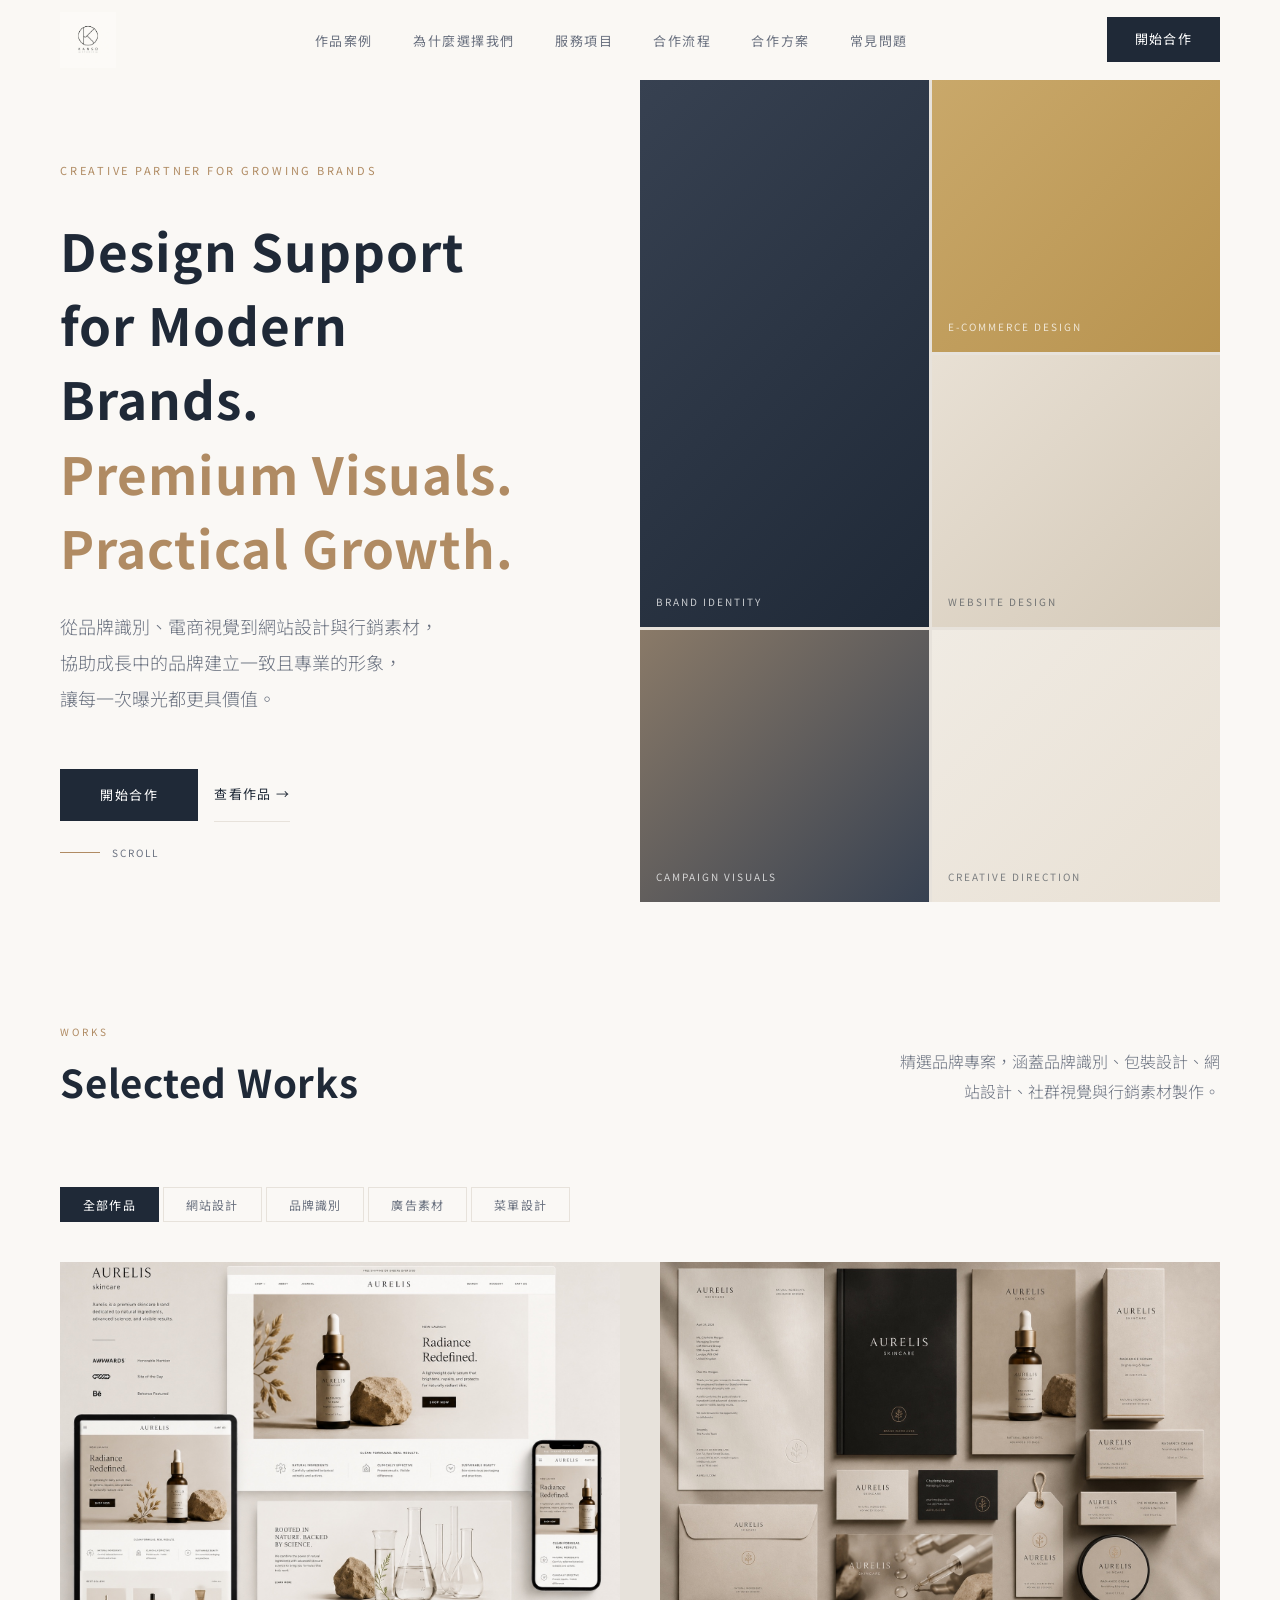
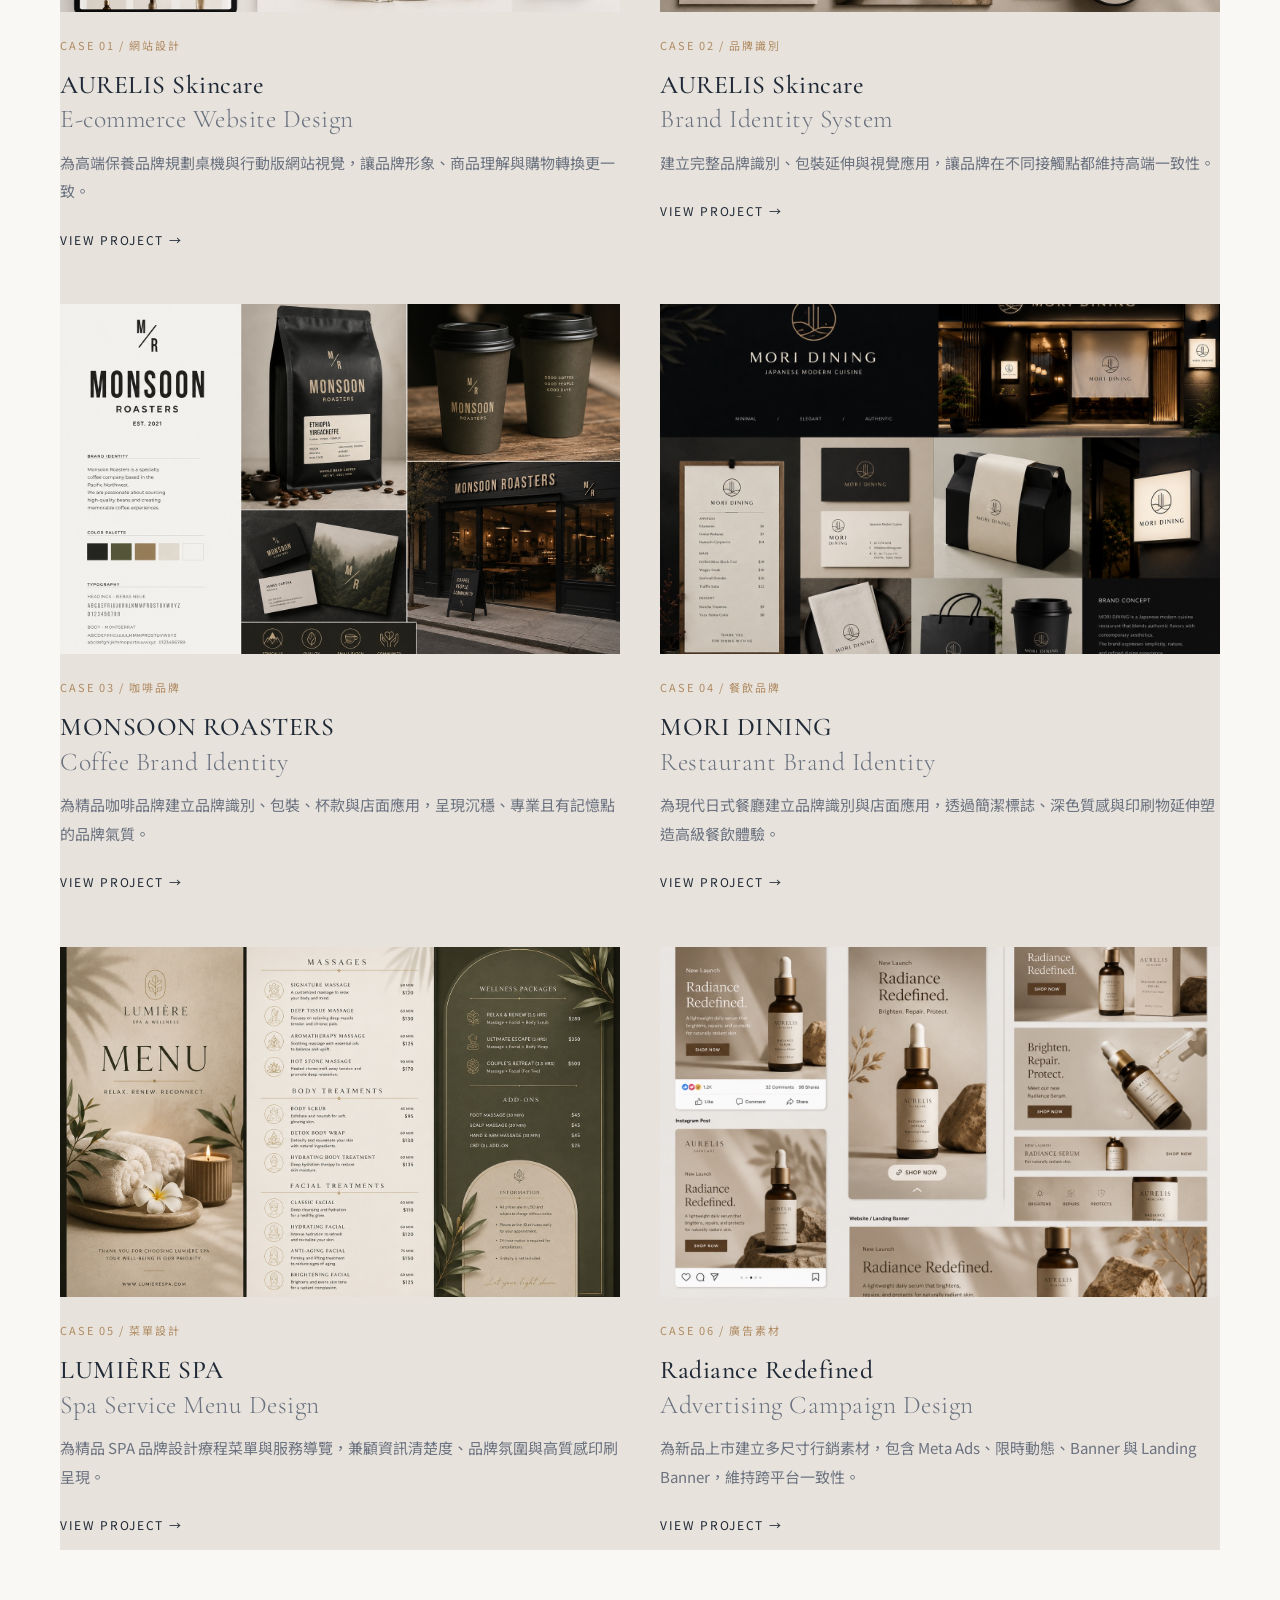
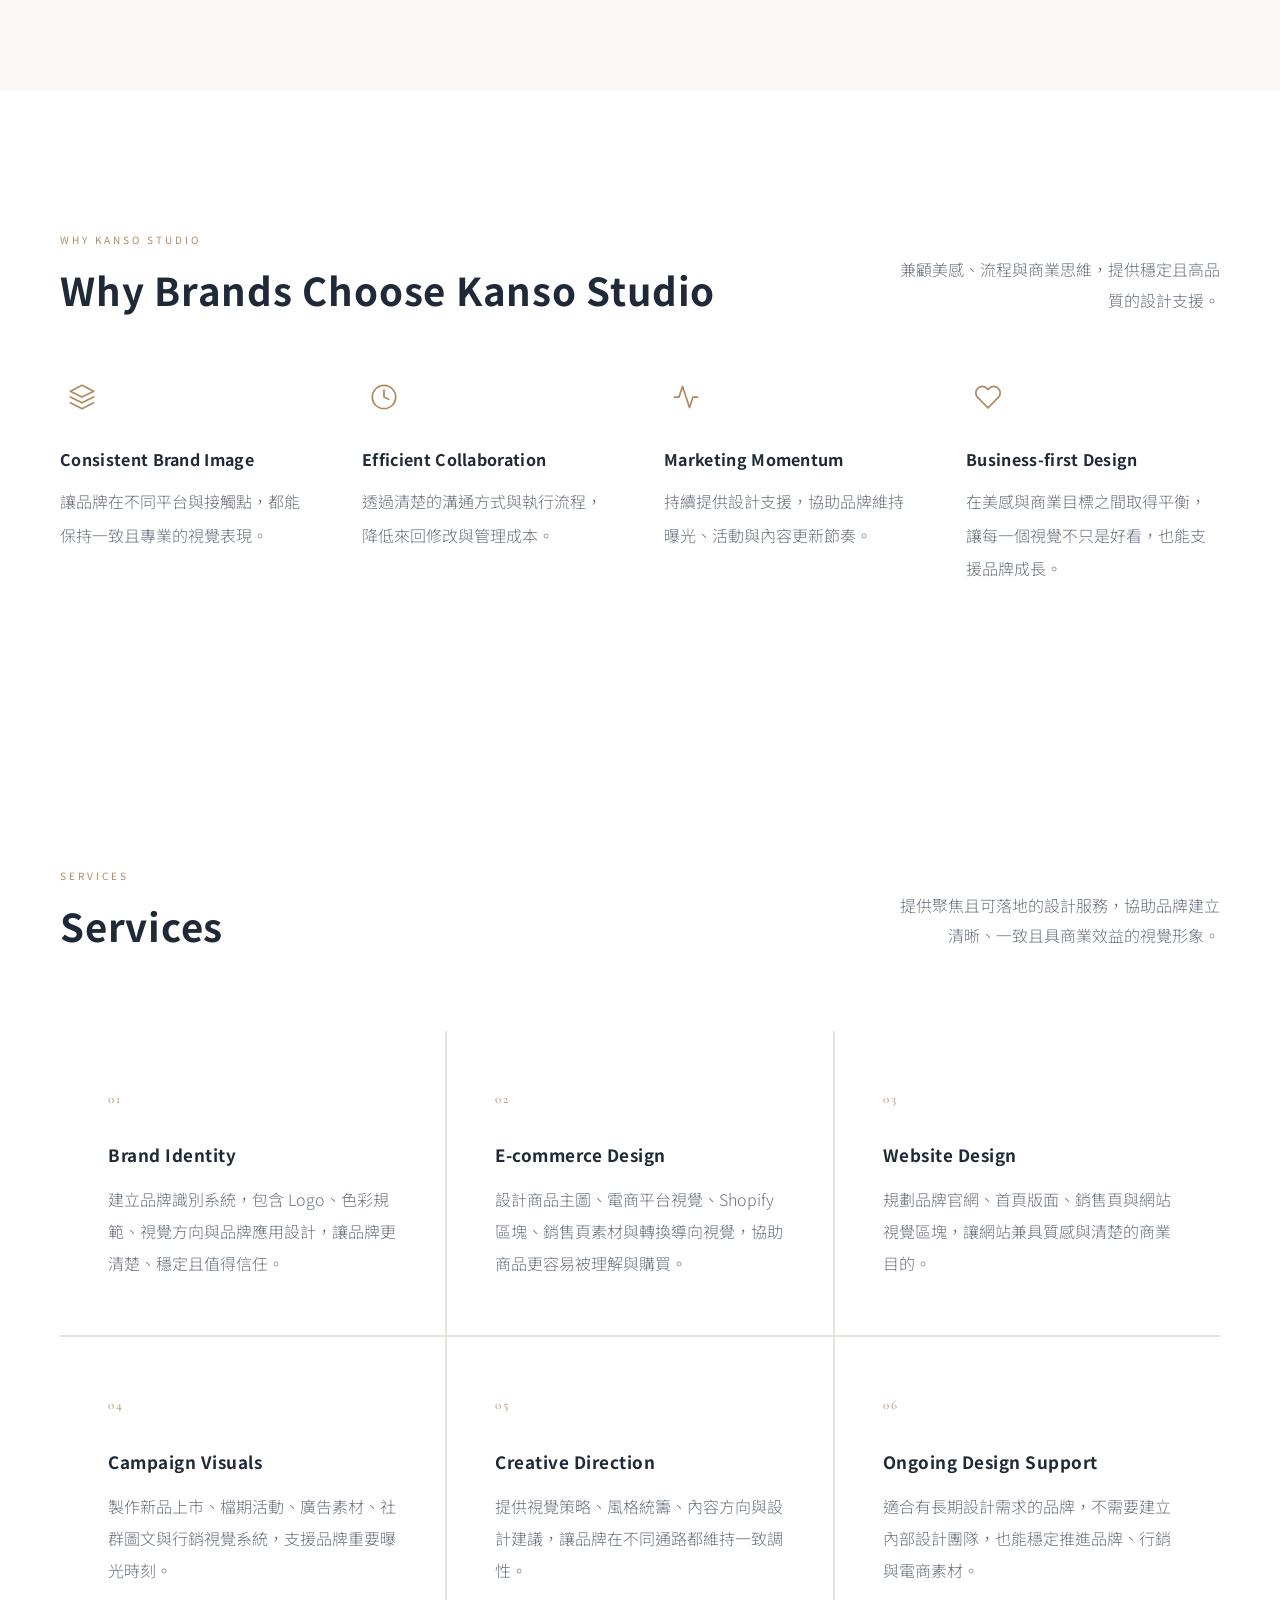
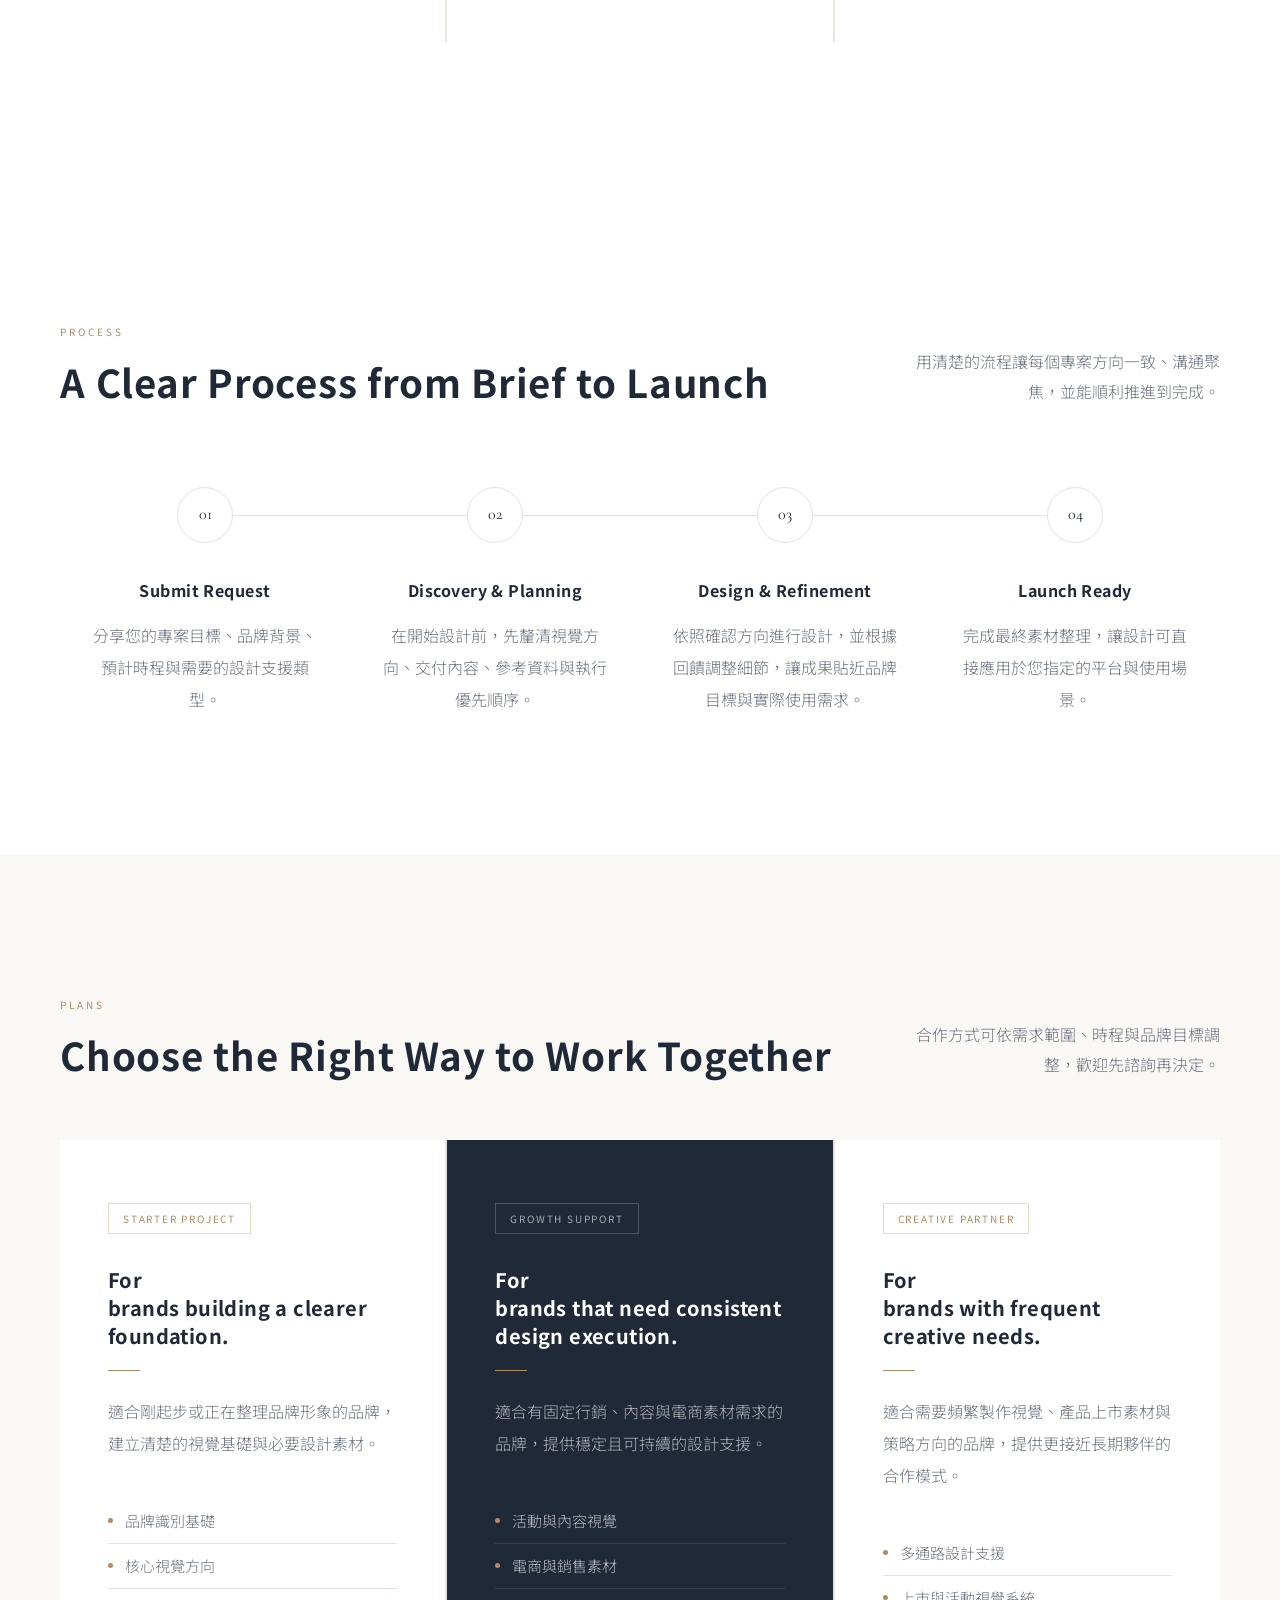
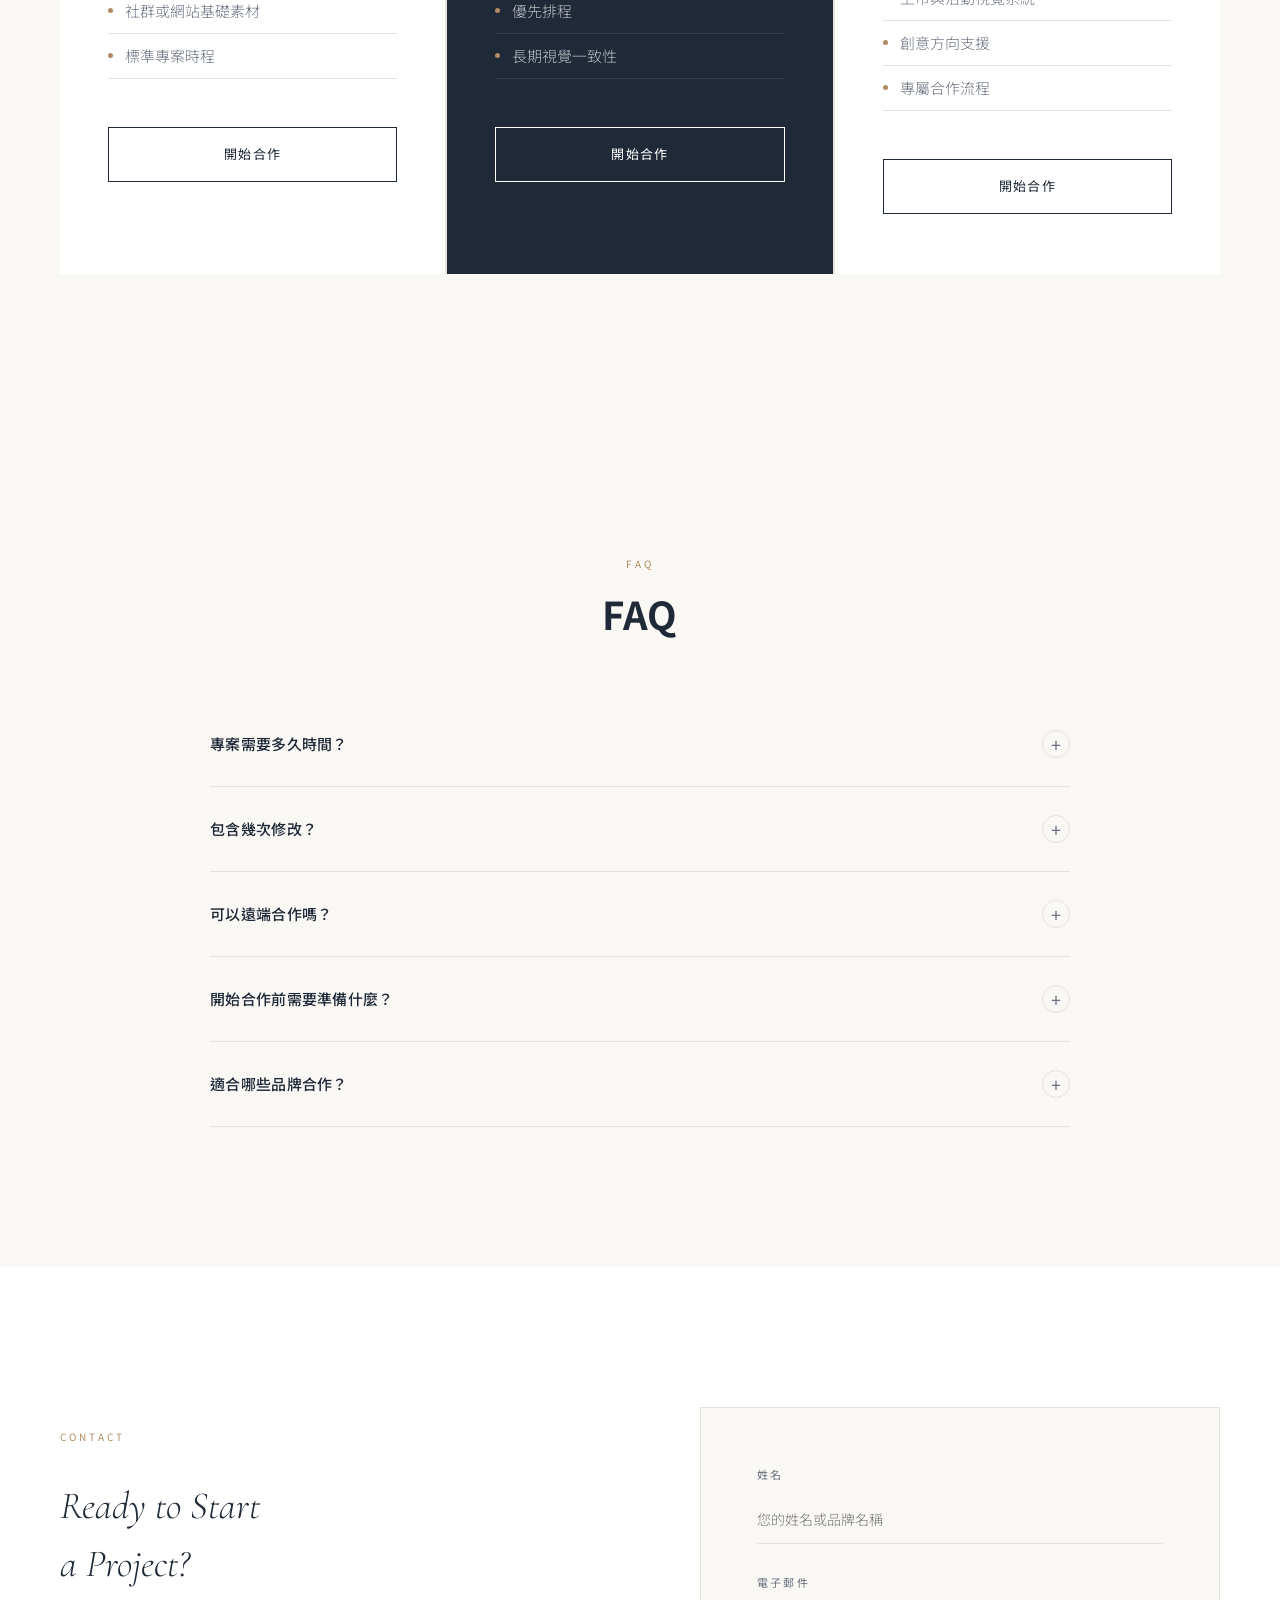
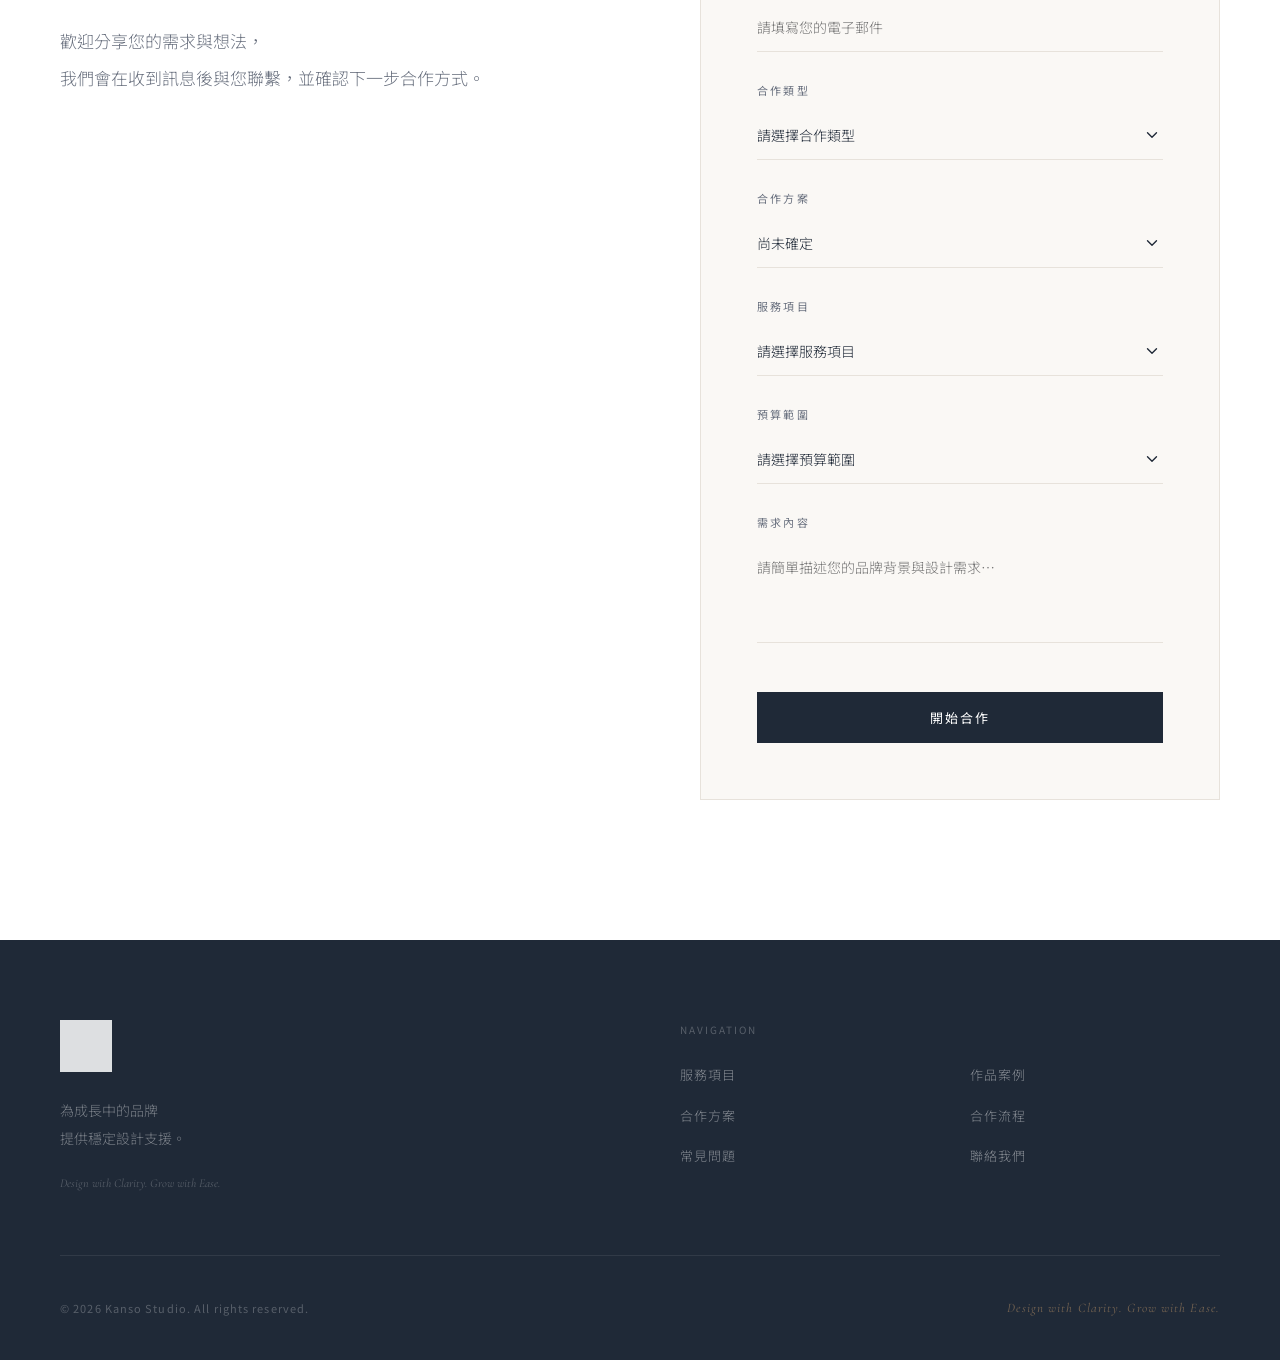
==== commit 9c93715a: "Add files via upload" ====
--- a/index.html
+++ b/index.html
@@ -93,7 +93,7 @@
       <span class="section-label">Works</span>
       <h2 class="section-title">Selected Works</h2>
     </div>
-    <p class="section-sub">以首頁作品展示取代獨立詳情頁，讓客戶快速看懂服務範圍、作品質感與合作方向。</p>
+    <p class="section-sub">精選品牌專案，涵蓋品牌識別、包裝設計、網站設計、社群視覺與行銷素材製作。</p>
   </div>
 
   <div class="works-filter reveal">
@@ -111,7 +111,7 @@
         <p class="case-number">Case 01 / 網站設計</p>
         <h3 class="case-card-title">AURELIS Skincare<br/><span>E-commerce Website Design</span></h3>
         <p class="case-card-desc">為高端保養品牌規劃桌機與行動版網站視覺，讓品牌形象、商品理解與購物轉換更一致。</p>
-        <span class="case-view">View Details →</span>
+        <span class="case-view">View Project →</span>
       </div>
     </article>
 
@@ -121,7 +121,7 @@
         <p class="case-number">Case 02 / 品牌識別</p>
         <h3 class="case-card-title">AURELIS Skincare<br/><span>Brand Identity System</span></h3>
         <p class="case-card-desc">建立完整品牌識別、包裝延伸與視覺應用，讓品牌在不同接觸點都維持高端一致性。</p>
-        <span class="case-view">View Details →</span>
+        <span class="case-view">View Project →</span>
       </div>
     </article>
 
@@ -131,7 +131,7 @@
         <p class="case-number">Case 03 / 咖啡品牌</p>
         <h3 class="case-card-title">MONSOON ROASTERS<br/><span>Coffee Brand Identity</span></h3>
         <p class="case-card-desc">為精品咖啡品牌建立品牌識別、包裝、杯款與店面應用，呈現沉穩、專業且有記憶點的品牌氣質。</p>
-        <span class="case-view">View Details →</span>
+        <span class="case-view">View Project →</span>
       </div>
     </article>
 
@@ -141,7 +141,7 @@
         <p class="case-number">Case 04 / 餐飲品牌</p>
         <h3 class="case-card-title">MORI DINING<br/><span>Restaurant Brand Identity</span></h3>
         <p class="case-card-desc">為現代日式餐廳建立品牌識別與店面應用，透過簡潔標誌、深色質感與印刷物延伸塑造高級餐飲體驗。</p>
-        <span class="case-view">View Details →</span>
+        <span class="case-view">View Project →</span>
       </div>
     </article>
 
@@ -151,7 +151,7 @@
         <p class="case-number">Case 05 / 菜單設計</p>
         <h3 class="case-card-title">LUMIÈRE SPA<br/><span>Spa Service Menu Design</span></h3>
         <p class="case-card-desc">為精品 SPA 品牌設計療程菜單與服務導覽，兼顧資訊清楚度、品牌氛圍與高質感印刷呈現。</p>
-        <span class="case-view">View Details →</span>
+        <span class="case-view">View Project →</span>
       </div>
     </article>
 
@@ -161,7 +161,7 @@
         <p class="case-number">Case 06 / 廣告素材</p>
         <h3 class="case-card-title">Radiance Redefined<br/><span>Advertising Campaign Design</span></h3>
         <p class="case-card-desc">為新品上市建立多尺寸行銷素材，包含 Meta Ads、限時動態、Banner 與 Landing Banner，維持跨平台一致性。</p>
-        <span class="case-view">View Details →</span>
+        <span class="case-view">View Project →</span>
       </div>
     </article>
   </div>
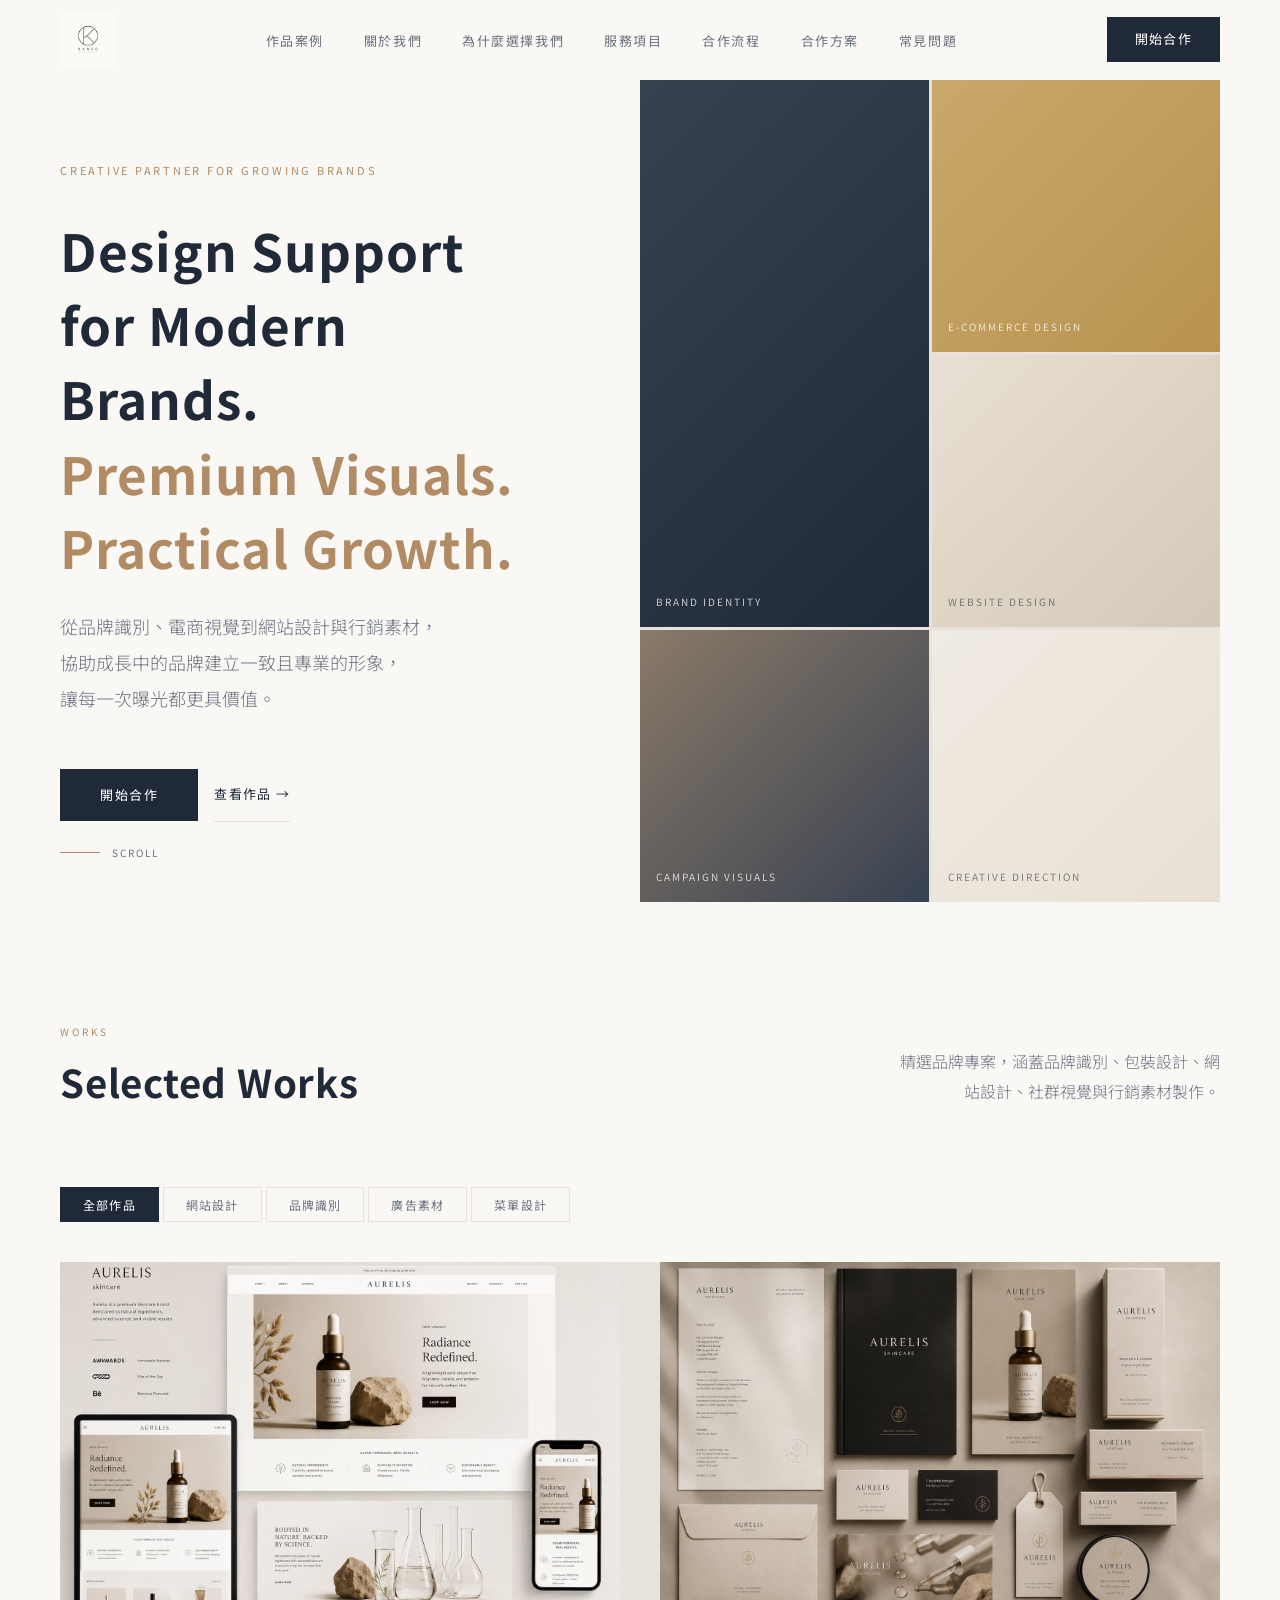
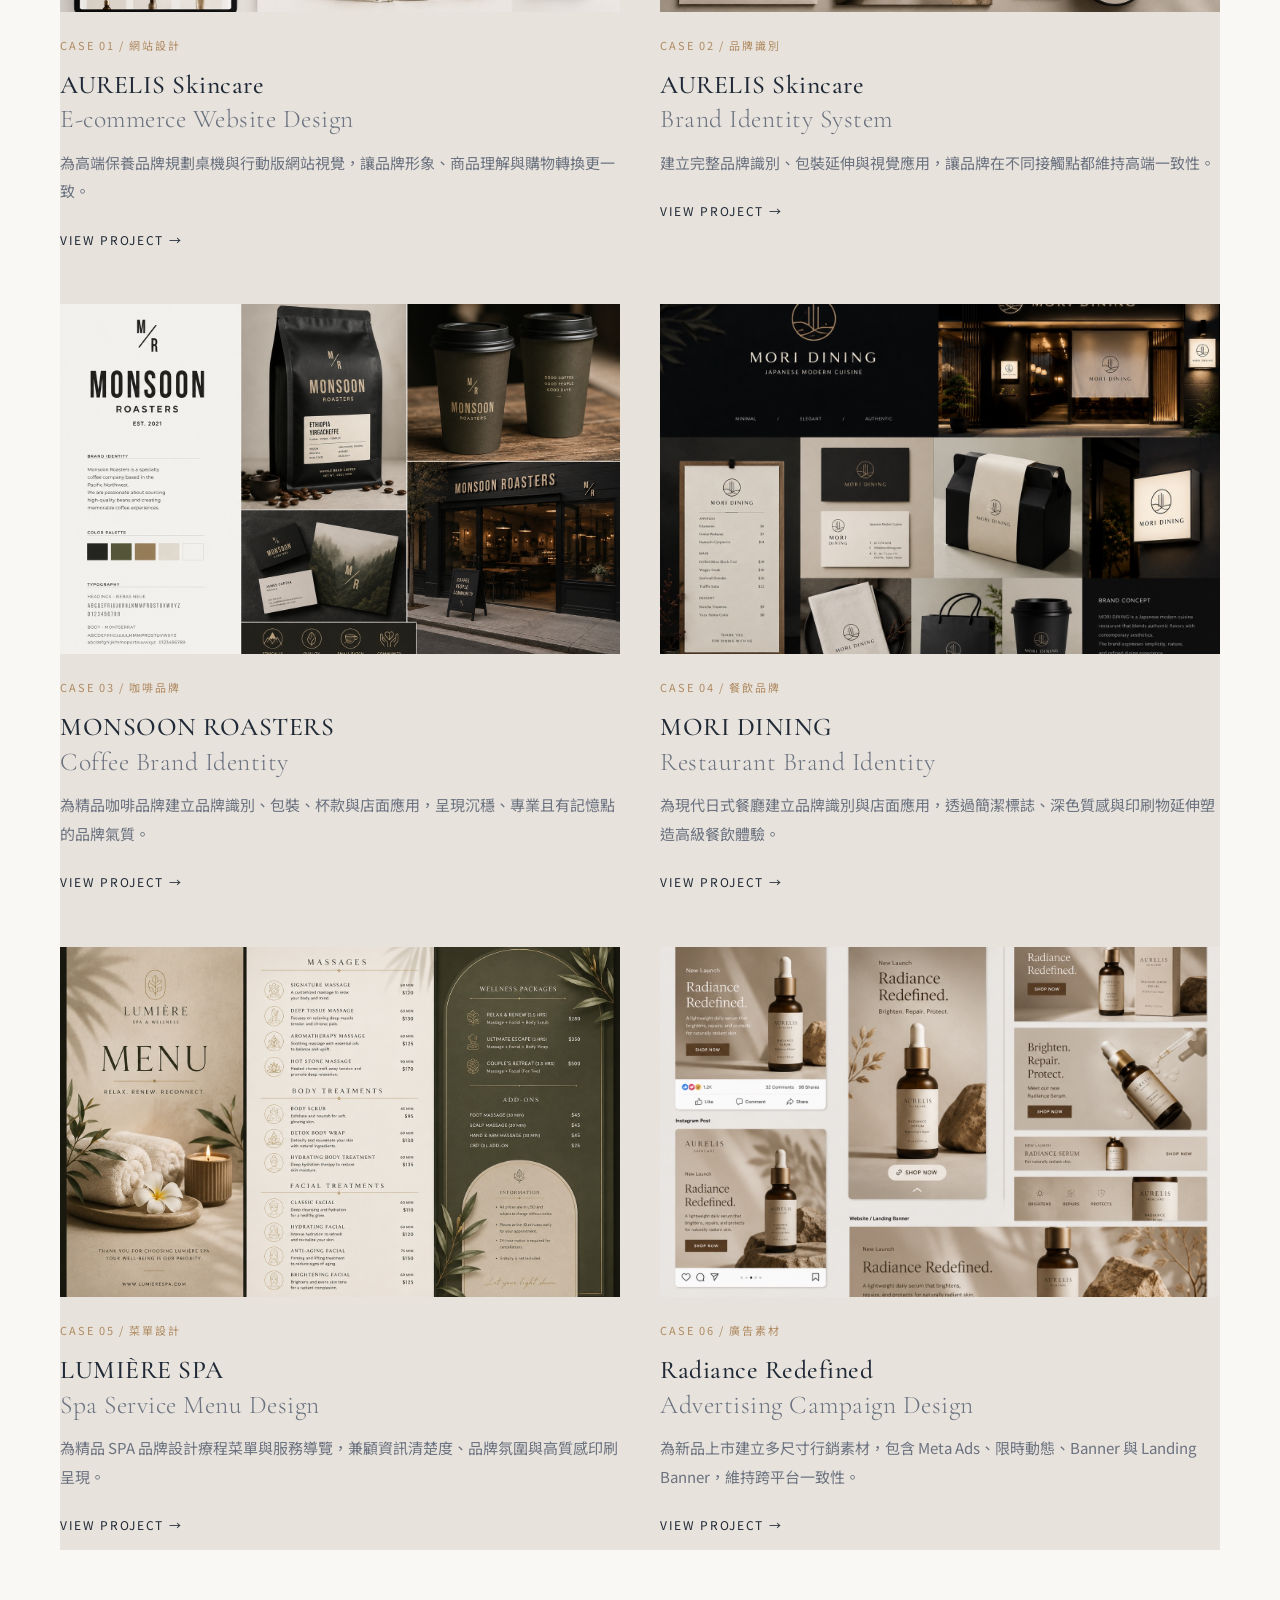
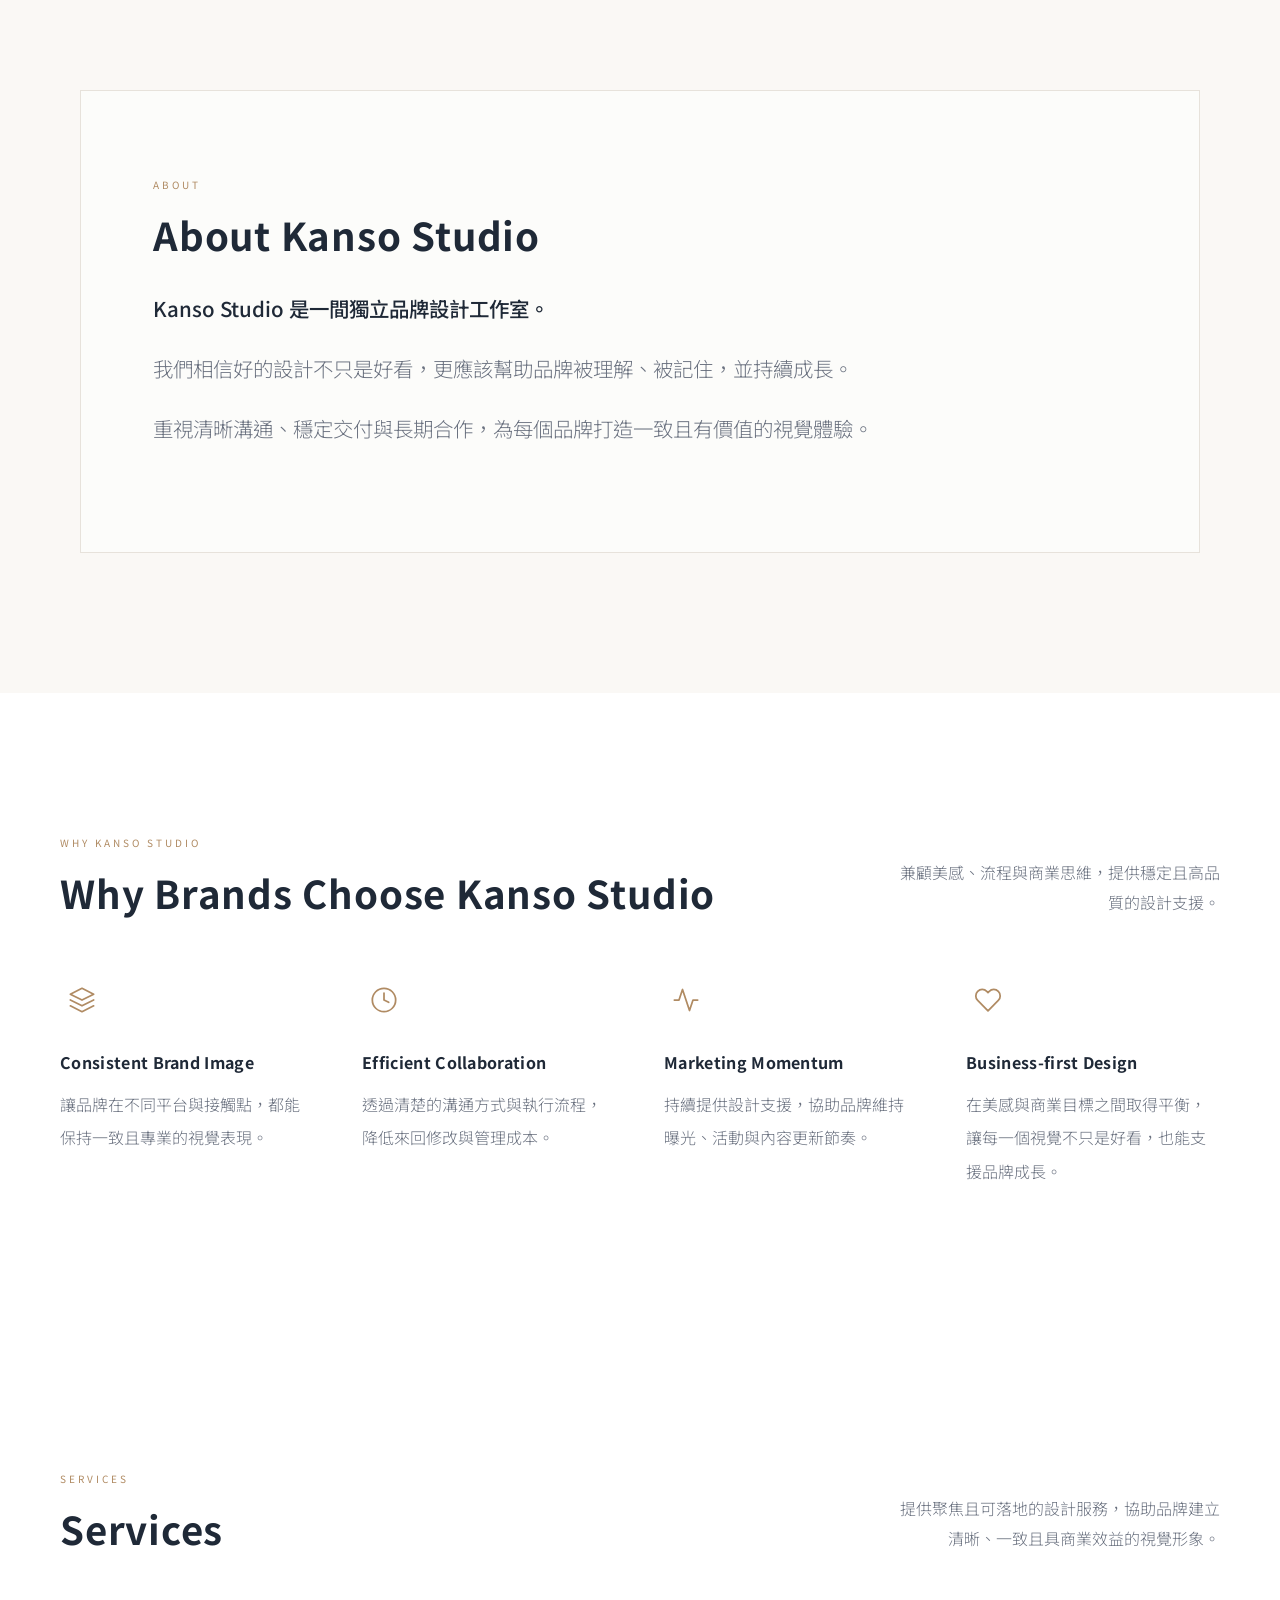
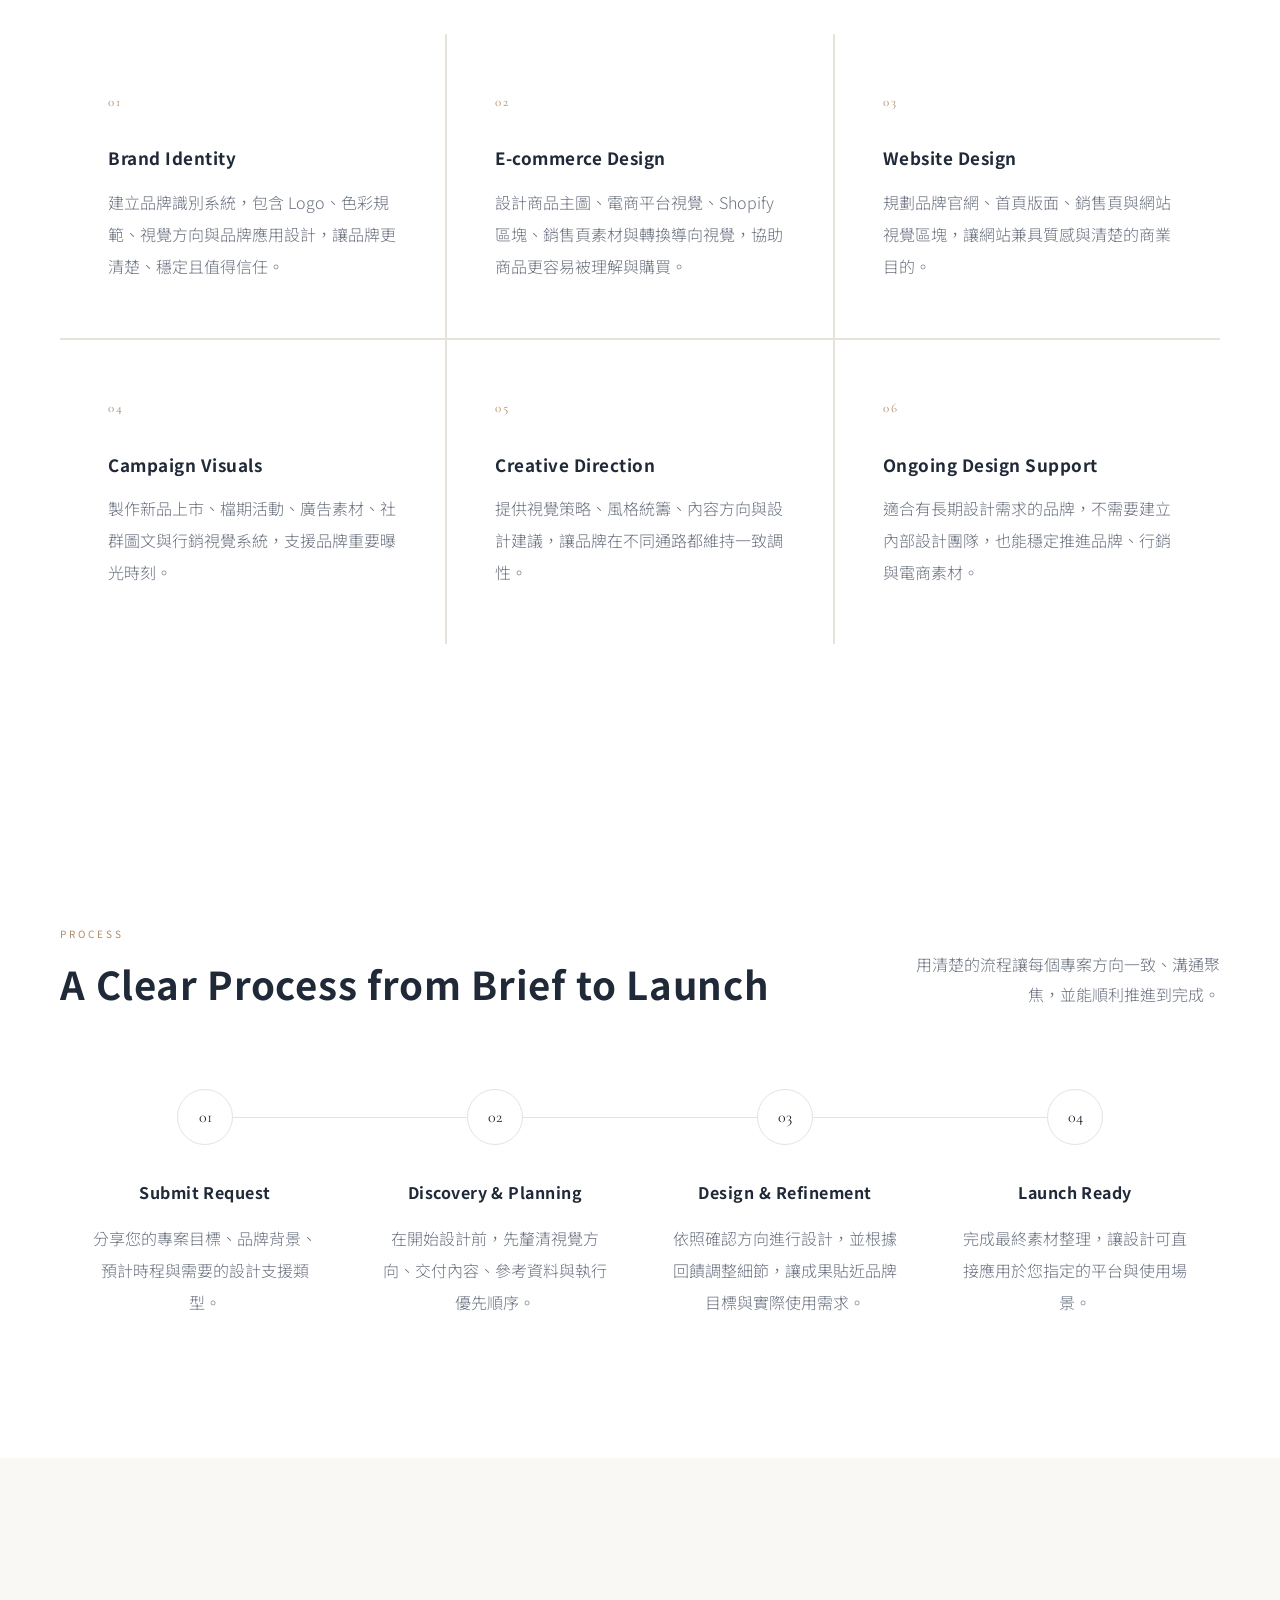
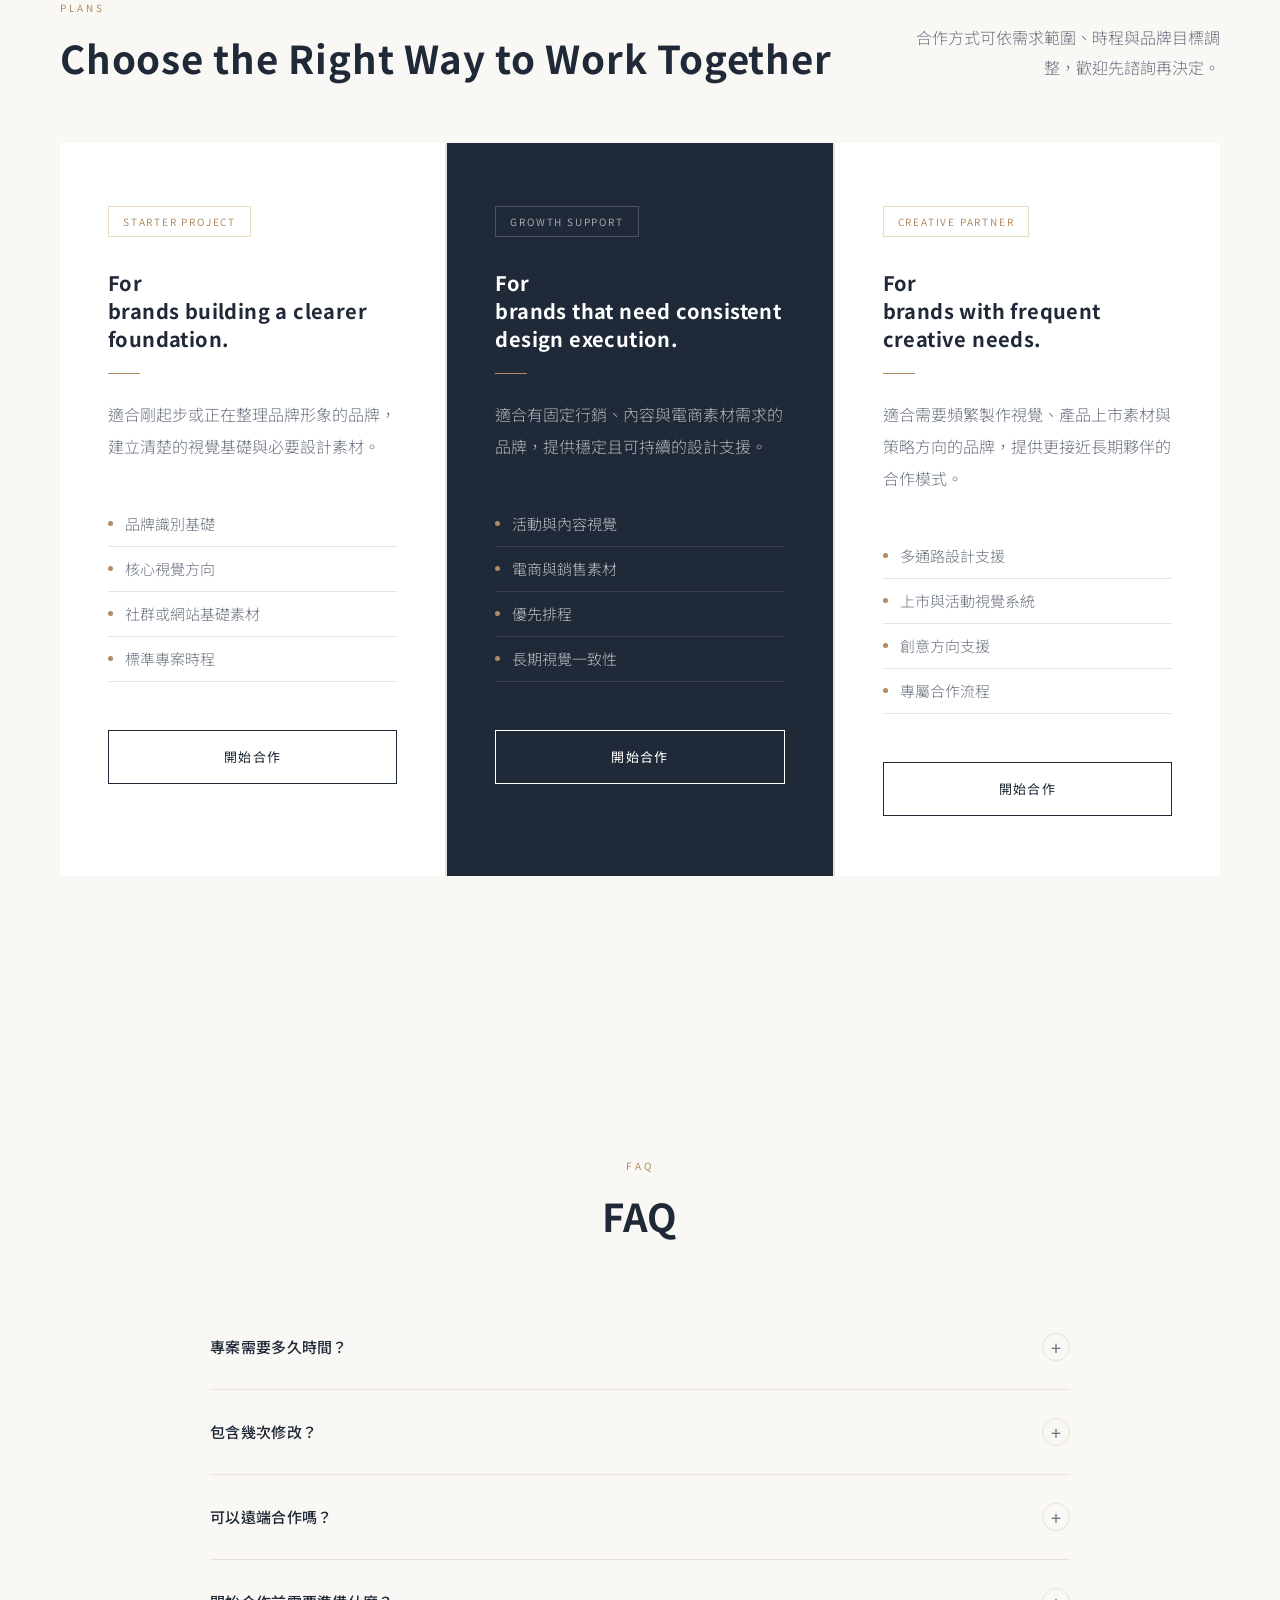
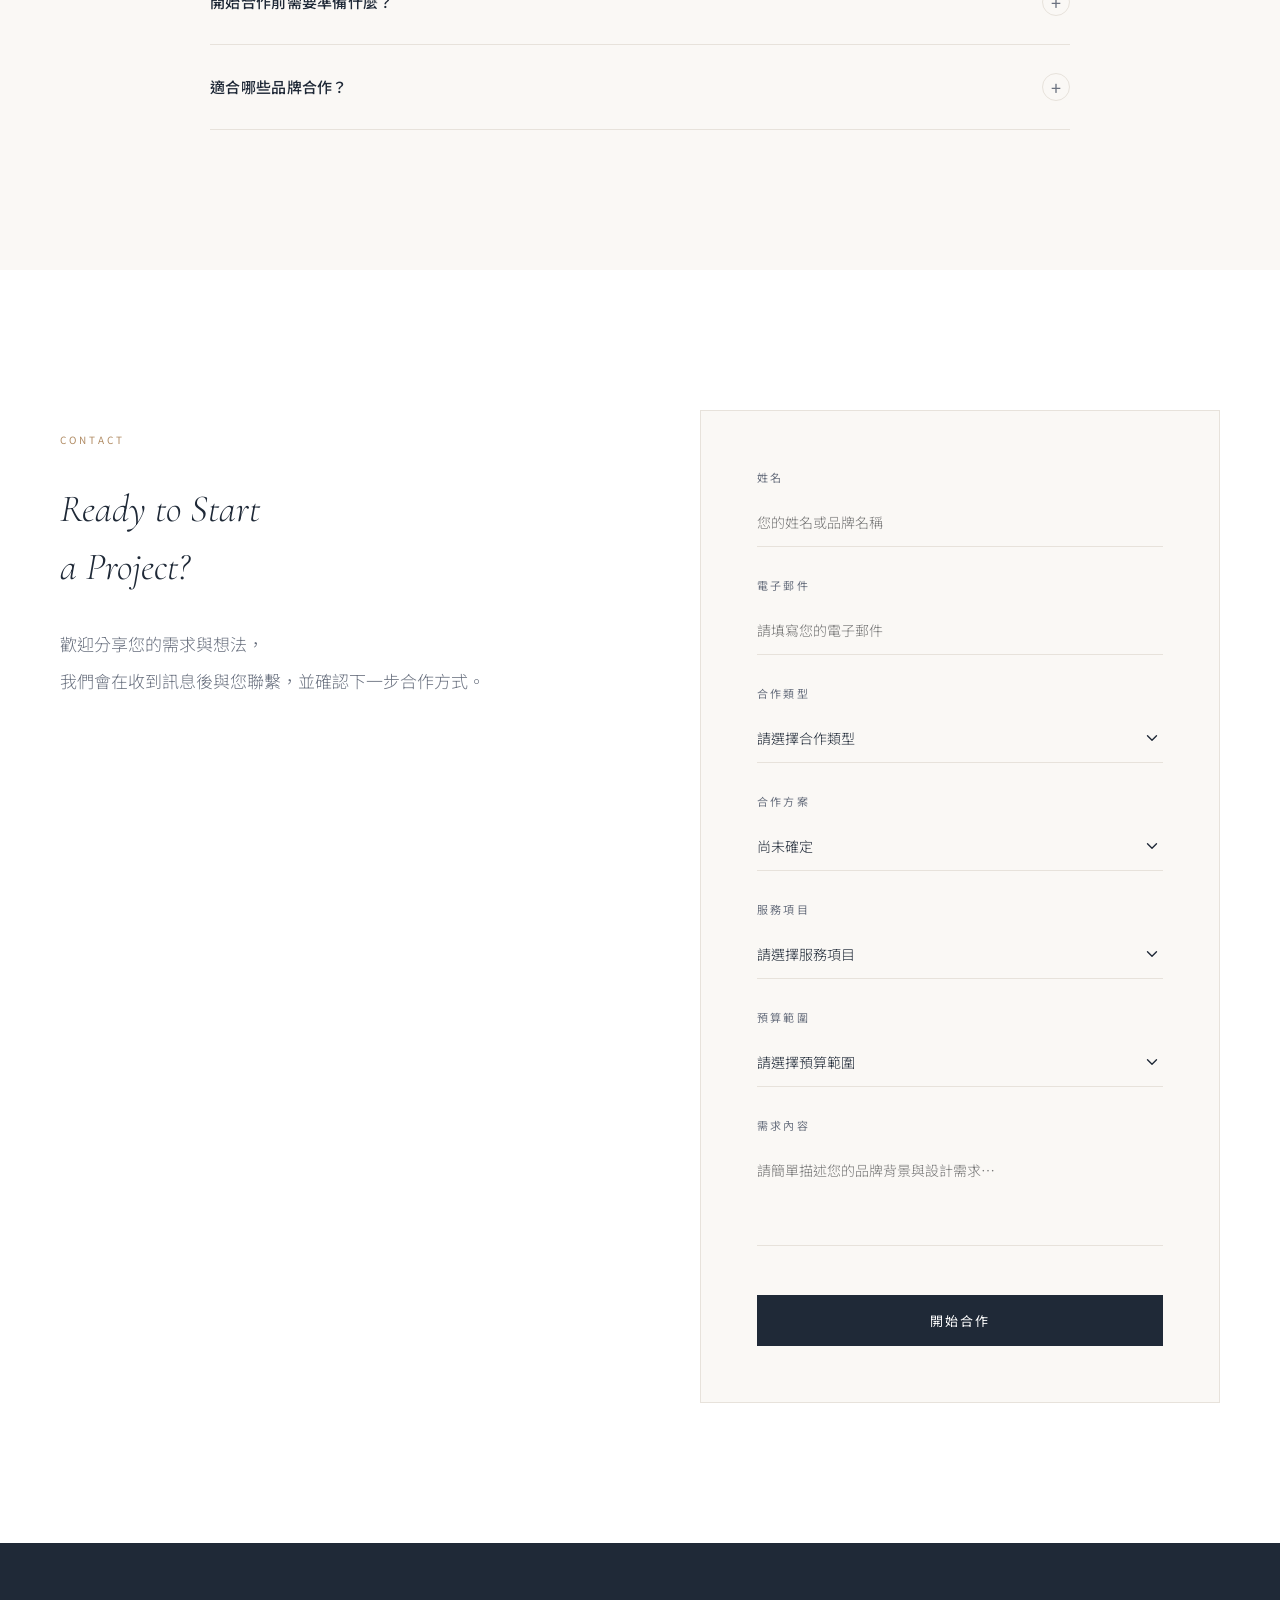
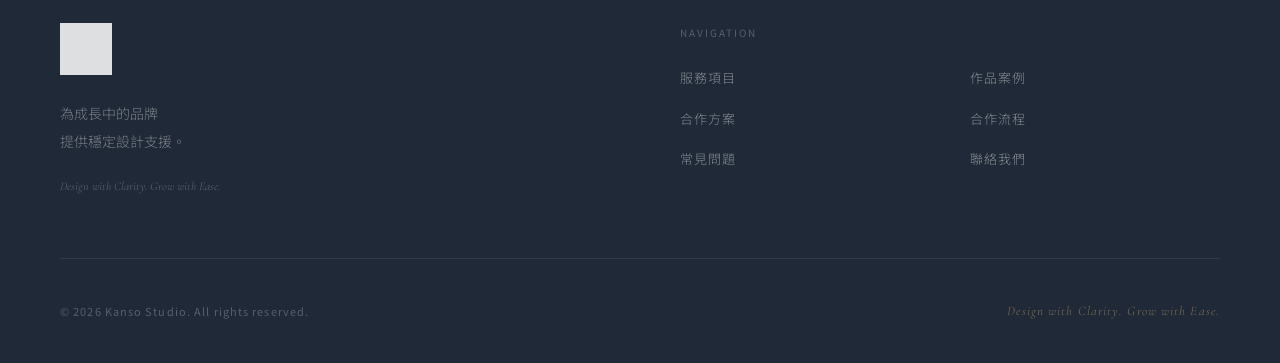
==== commit 82e66c12: "Add files via upload" ====
--- a/index.html
+++ b/index.html
@@ -5,6 +5,7 @@
 <meta charset="utf-8"/>
 <meta content="width=device-width, initial-scale=1.0" name="viewport"/>
 <title>Kanso Studio｜品牌設計與電商視覺夥伴</title>
+<meta name="description" content="Kanso Studio 是一間獨立品牌設計工作室，提供品牌識別、網站設計、包裝設計、商業視覺與行銷素材製作。">
 <link href="https://fonts.googleapis.com" rel="preconnect"/>
 <link crossorigin="" href="https://fonts.gstatic.com" rel="preconnect"/>
 <link href="https://fonts.googleapis.com/css2?family=Noto+Sans+TC:wght@300;400;500;700&amp;family=Cormorant+Garamond:ital,wght@0,300;0,400;0,600;1,300;1,400&amp;display=swap" rel="stylesheet"/>
@@ -14,11 +15,11 @@
 
 <meta property="og:title" content="Kanso Studio｜Brand Identity · Packaging · E-commerce Design">
 <meta property="og:description" content="Thoughtful Design. Meaningful Brands.">
-<meta property="og:image" content="https://ift-web.github.io/kanso_studio/images/og-image.jpg">
+<meta property="og:image" content="https://kanso.cc/images/og-image.jpg">
 <meta property="og:type" content="website">
-<meta property="og:url" content="https://ift-web.github.io/kanso_studio">
+<meta property="og:url" content="https://kanso.cc">
 <meta name="twitter:card" content="summary_large_image">
-<meta name="twitter:image" content="https://ift-web.github.io/kanso_studio/images/og-image.jpg">
+<meta name="twitter:image" content="https://kanso.cc/images/og-image.jpg">
 
 </head>
 <body oncontextmenu="return false;" ondragstart="return false;" onselectstart="return false;">
@@ -29,6 +30,7 @@
 </a>
 <ul class="nav-links">
 <li><a href="#works">作品案例</a></li>
+<li><a href="#about">關於我們</a></li>
 <li><a href="#why">為什麼選擇我們</a></li>
 <li><a href="#services">服務項目</a></li>
 <li><a href="#process">合作流程</a></li>
@@ -42,6 +44,7 @@
 </nav>
 <div class="mobile-menu" id="mobile-menu">
 <a href="#works" onclick="closeMobileMenu()">作品案例</a>
+<a href="#about" onclick="closeMobileMenu()">關於我們</a>
 <a href="#why" onclick="closeMobileMenu()">為什麼選擇我們</a>
 <a href="#services" onclick="closeMobileMenu()">服務項目</a>
 <a href="#process" onclick="closeMobileMenu()">合作流程</a>
@@ -166,6 +169,19 @@
     </article>
   </div>
 </section>
+<!-- ABOUT -->
+<section id="about" class="about-section">
+  <div class="about-inner reveal">
+    <span class="section-label">About</span>
+    <h2 class="section-title">About Kanso Studio</h2>
+    <div class="about-copy">
+      <p>Kanso Studio 是一間獨立品牌設計工作室。</p>
+      <p>我們相信好的設計不只是好看，更應該幫助品牌被理解、被記住，並持續成長。</p>
+      <p>重視清晰溝通、穩定交付與長期合作，為每個品牌打造一致且有價值的視覺體驗。</p>
+    </div>
+  </div>
+</section>
+
 <!-- WHY -->
 <section id="why">
 <div class="section-header reveal" style="max-width:1400px;margin:0 auto 0;display:flex;justify-content:space-between;align-items:flex-end;">
--- a/style.css
+++ b/style.css
@@ -1700,3 +1700,51 @@
   .work-modal-image-wrap img { max-height: 56vh; }
   #backToTop { width: 48px; height: 48px; right: 18px; bottom: 18px; }
 }
+
+
+/* ── ABOUT ── */
+.about-section {
+  padding: 0 60px var(--section-gap);
+}
+.about-inner {
+  max-width: 1120px;
+  margin: 0 auto;
+  padding: 84px 72px;
+  background: rgba(255,255,255,0.58);
+  border: 1px solid var(--border);
+}
+.about-copy {
+  max-width: 820px;
+  margin-top: 28px;
+}
+.about-copy p {
+  font-size: clamp(17px, 1.6vw, 22px);
+  line-height: 2.05;
+  color: var(--muted);
+  font-weight: 300;
+  margin-bottom: 18px;
+}
+.about-copy p:first-child {
+  color: var(--primary);
+  font-weight: 500;
+}
+
+/* ── MOBILE READING REFINEMENTS ── */
+@media (max-width: 768px) {
+  nav { padding: 0 22px; height: 72px; }
+  .nav-logo img { height: 48px; }
+  #hero { padding: 72px 22px 0; min-height: auto; }
+  .hero-left { padding: 56px 0 48px; }
+  .hero-headline { font-size: clamp(32px, 10vw, 44px); line-height: 1.3; }
+  .hero-sub { font-size: 15px; line-height: 1.9; margin-bottom: 34px; }
+  .hero-ctas { flex-direction: column; align-items: flex-start; gap: 10px; }
+  .section-header { gap: 22px; }
+  .section-sub { font-size: 15px; line-height: 1.85; }
+  .case-card-desc { font-size: 14px; line-height: 1.75; }
+  .case-card-title { font-size: 21px; line-height: 1.45; }
+  .case-thumb { aspect-ratio: 16 / 11; }
+  .about-section { padding: 0 22px 96px; }
+  .about-inner { padding: 48px 26px; }
+  .about-copy { margin-top: 22px; }
+  .about-copy p { font-size: 16px; line-height: 1.9; margin-bottom: 14px; }
+}
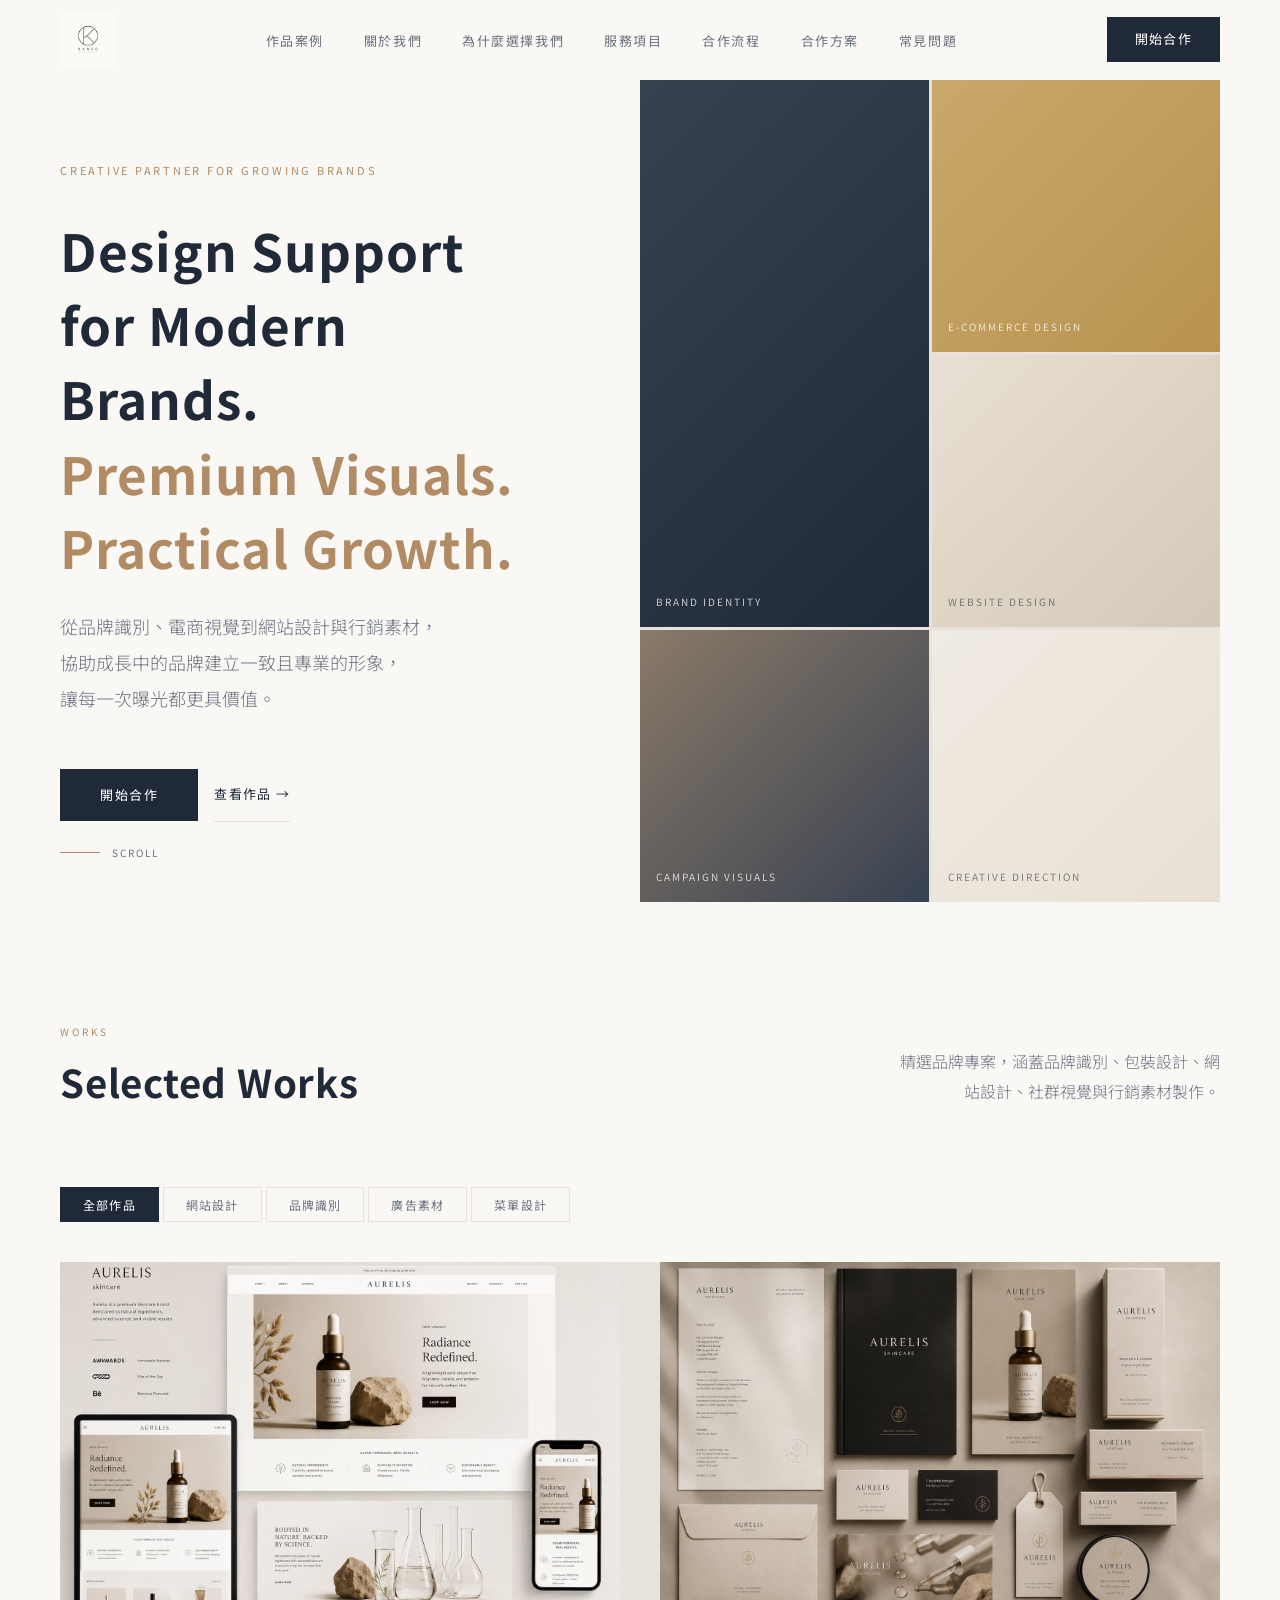
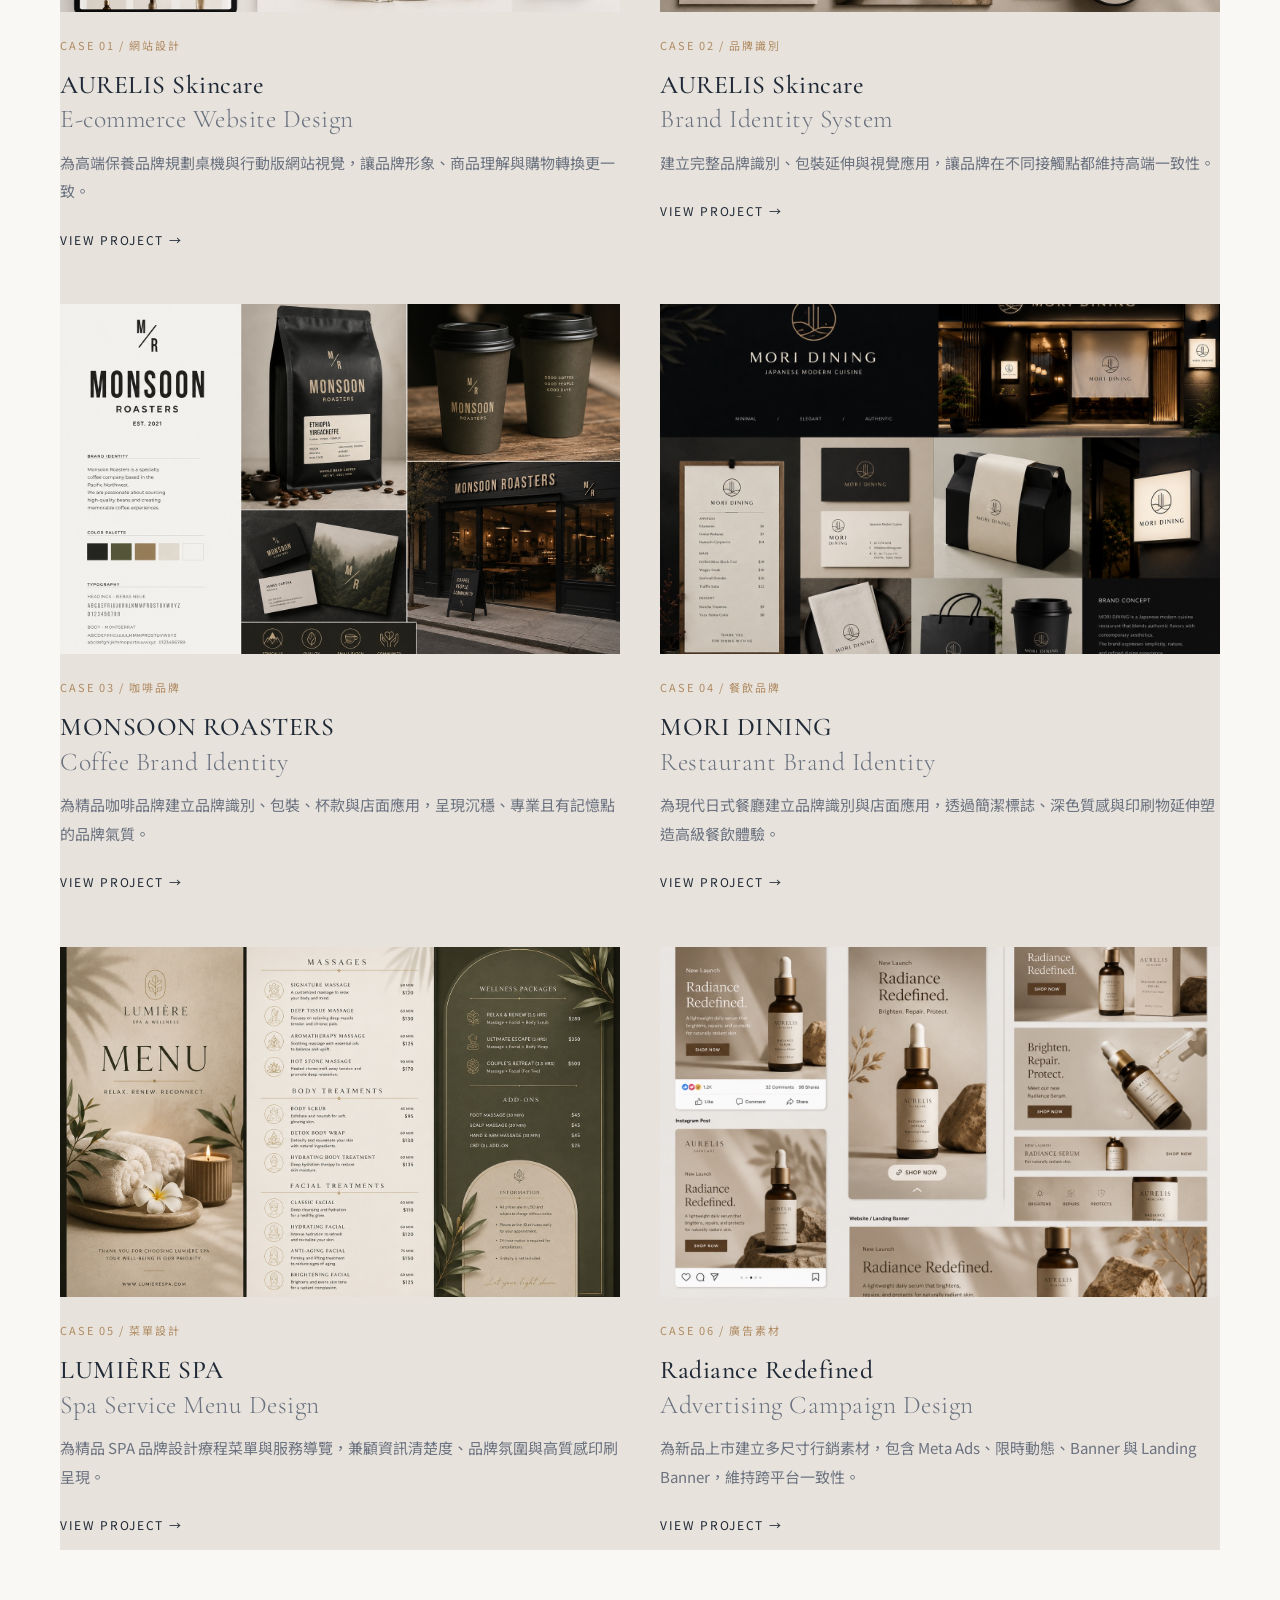
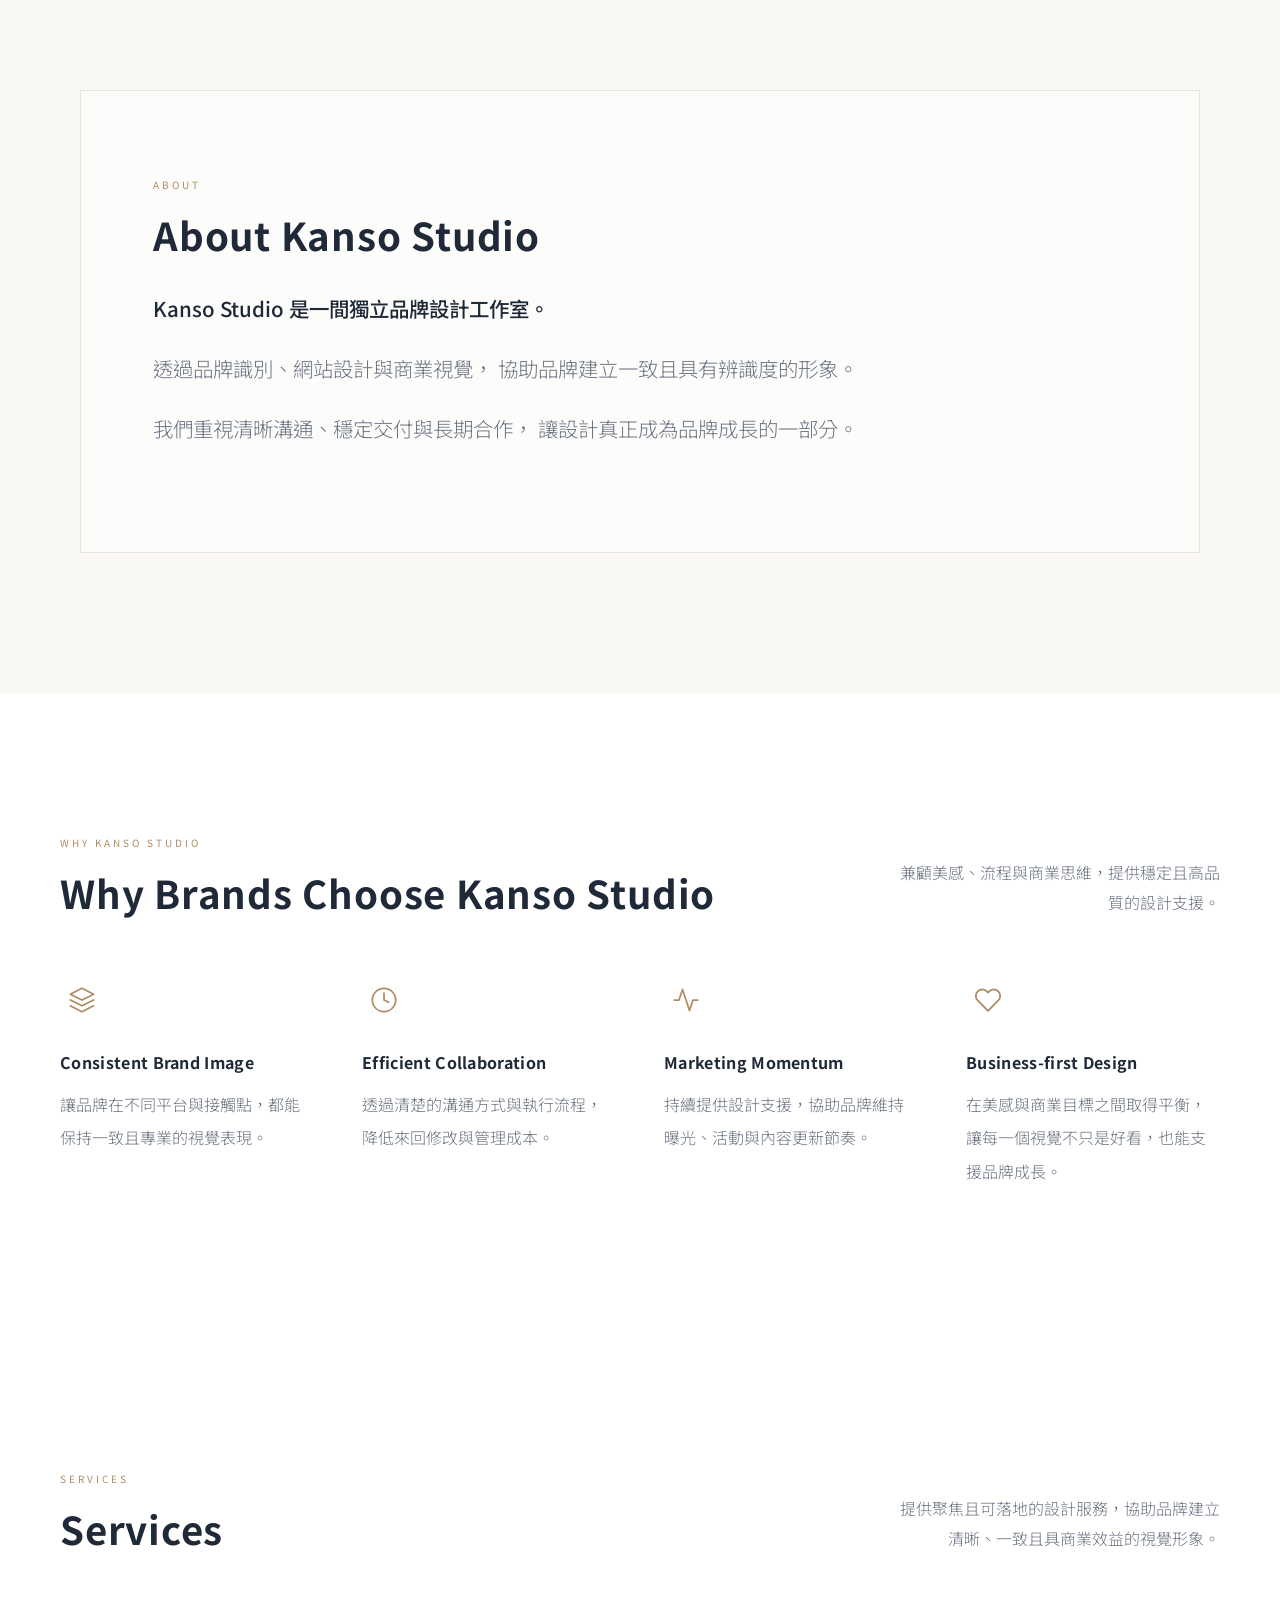
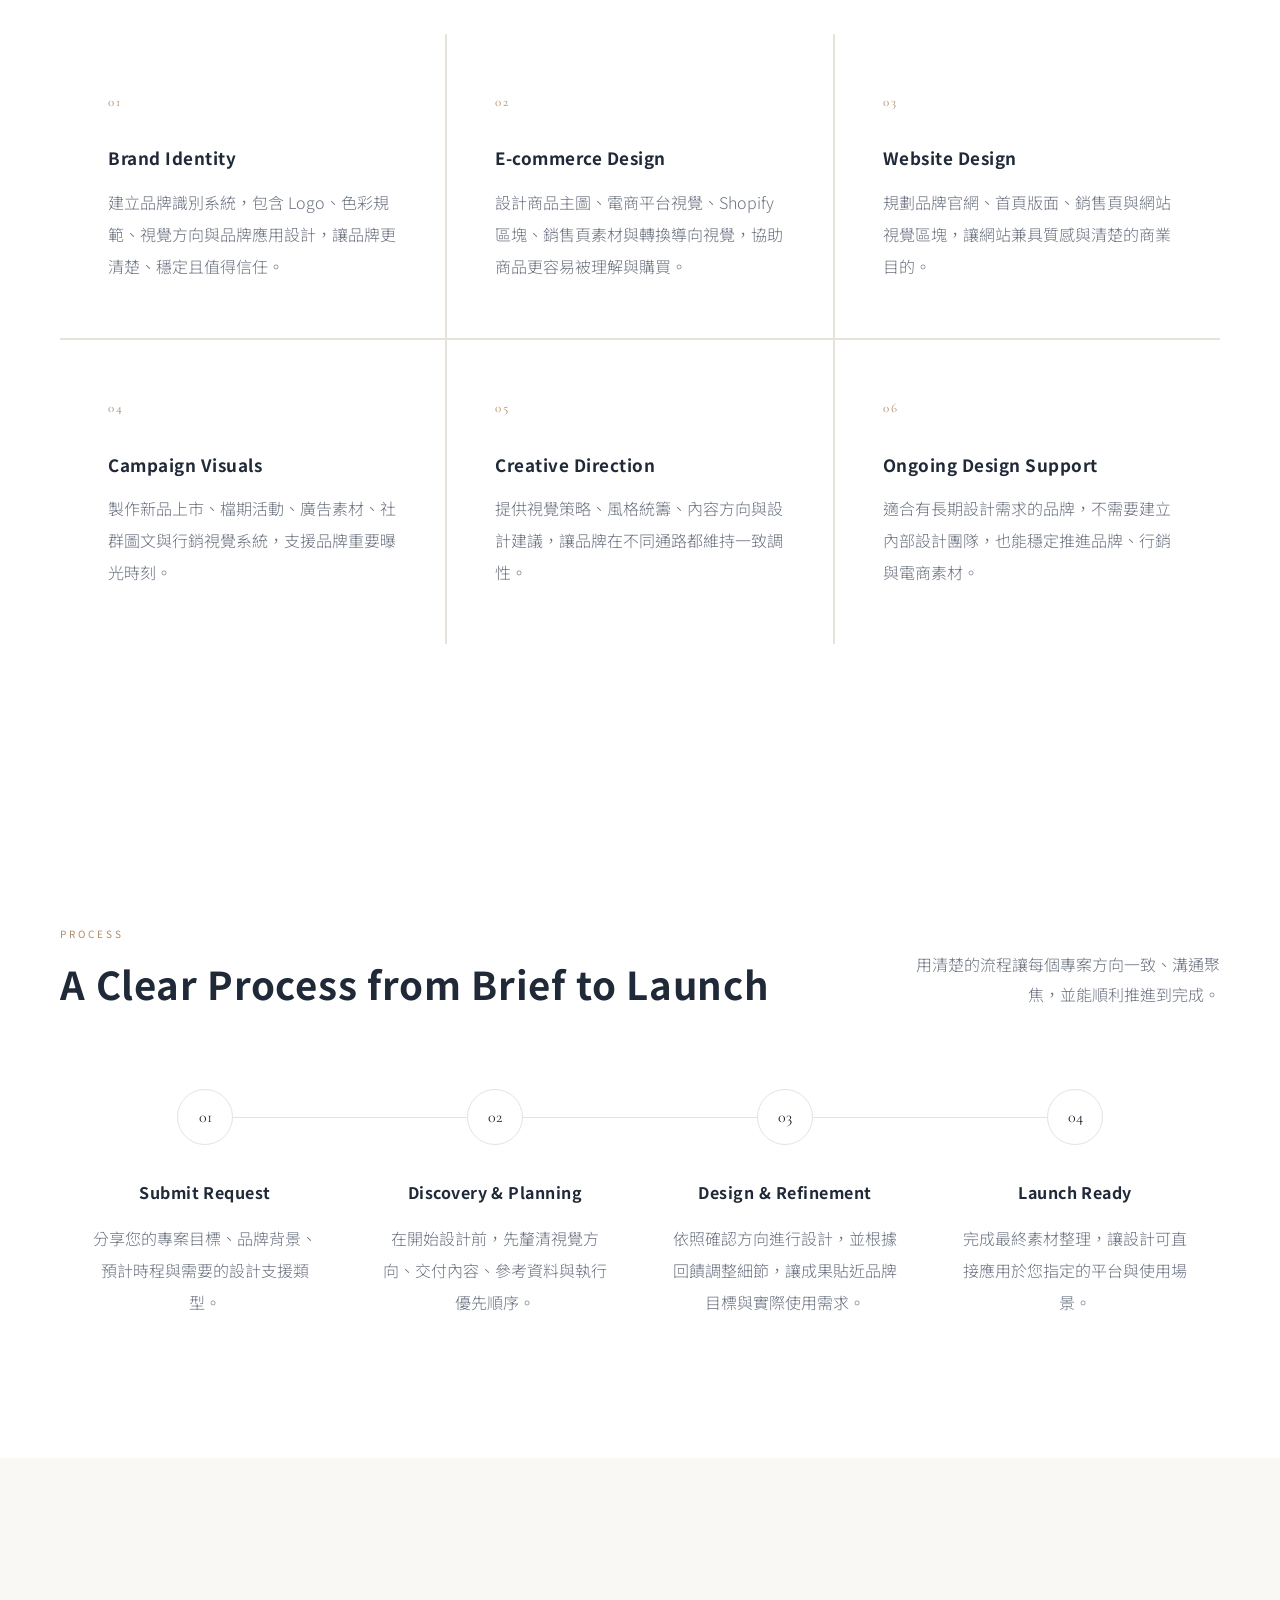
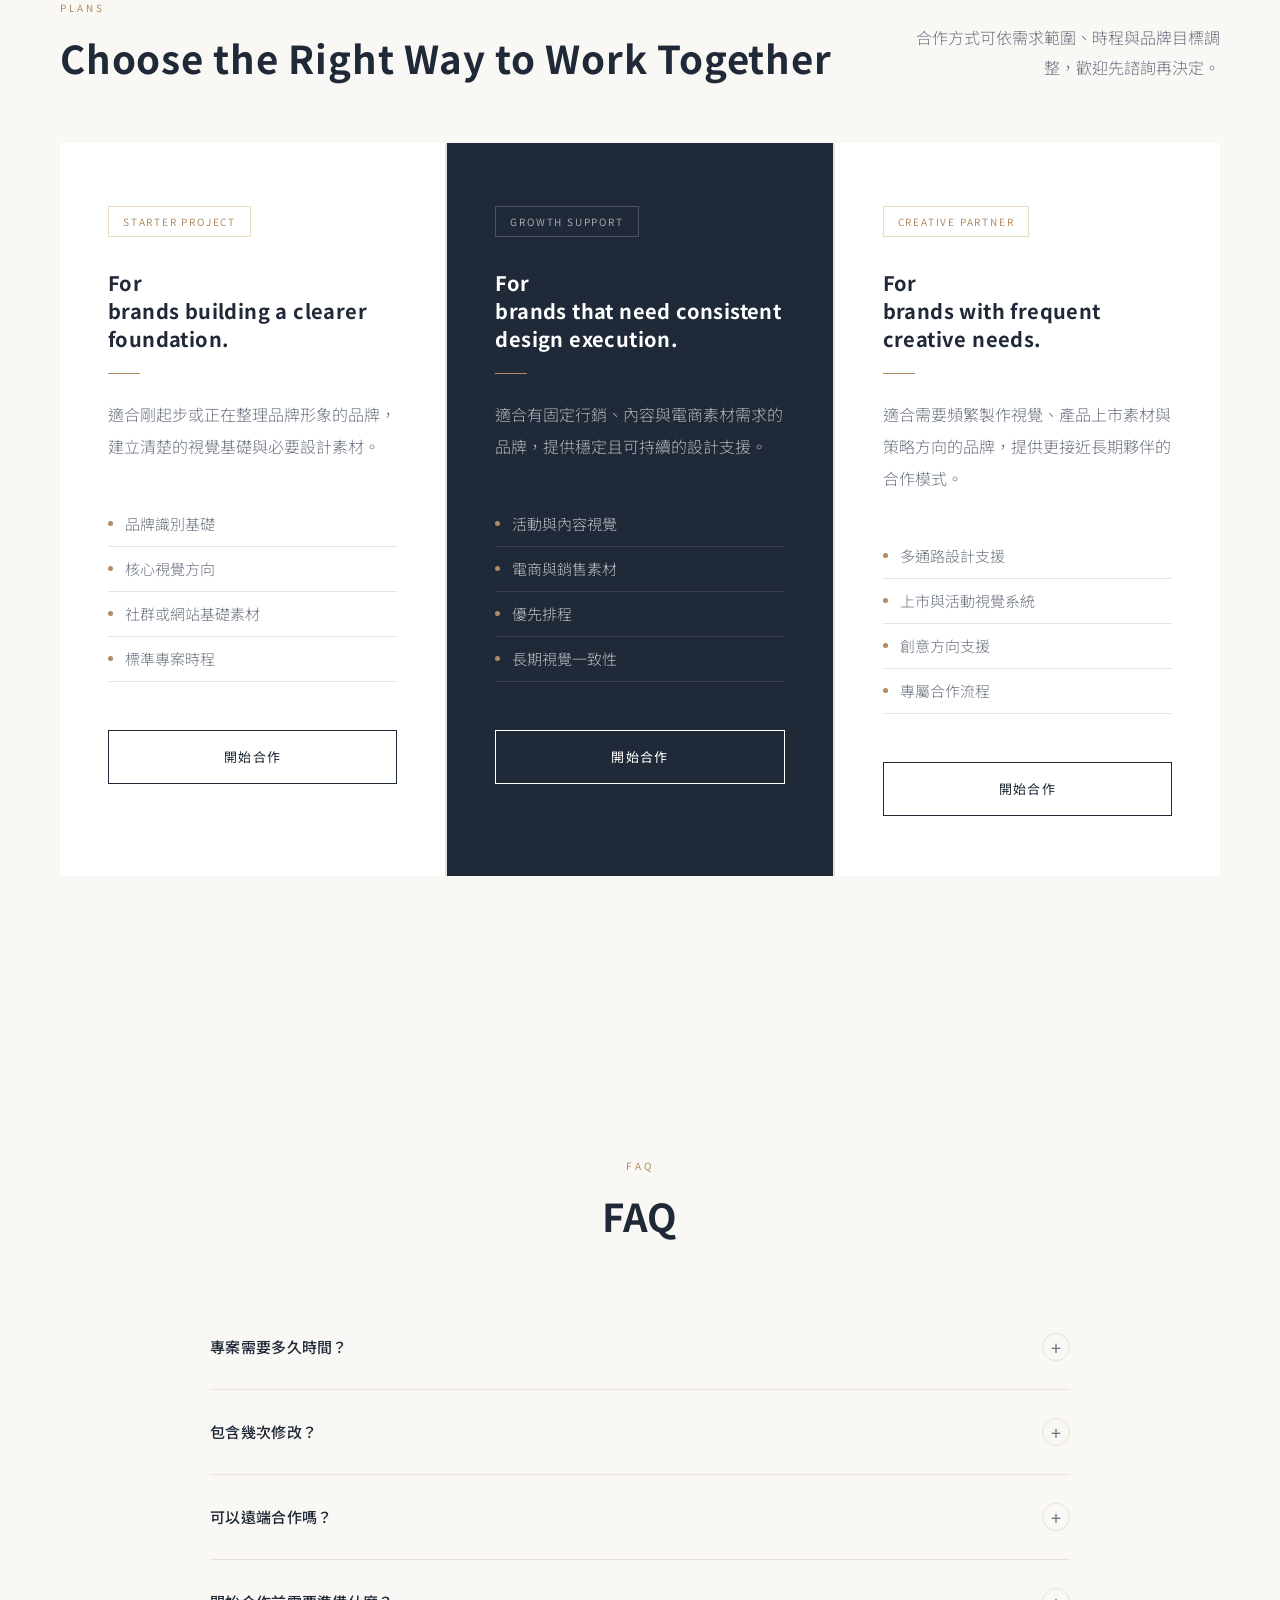
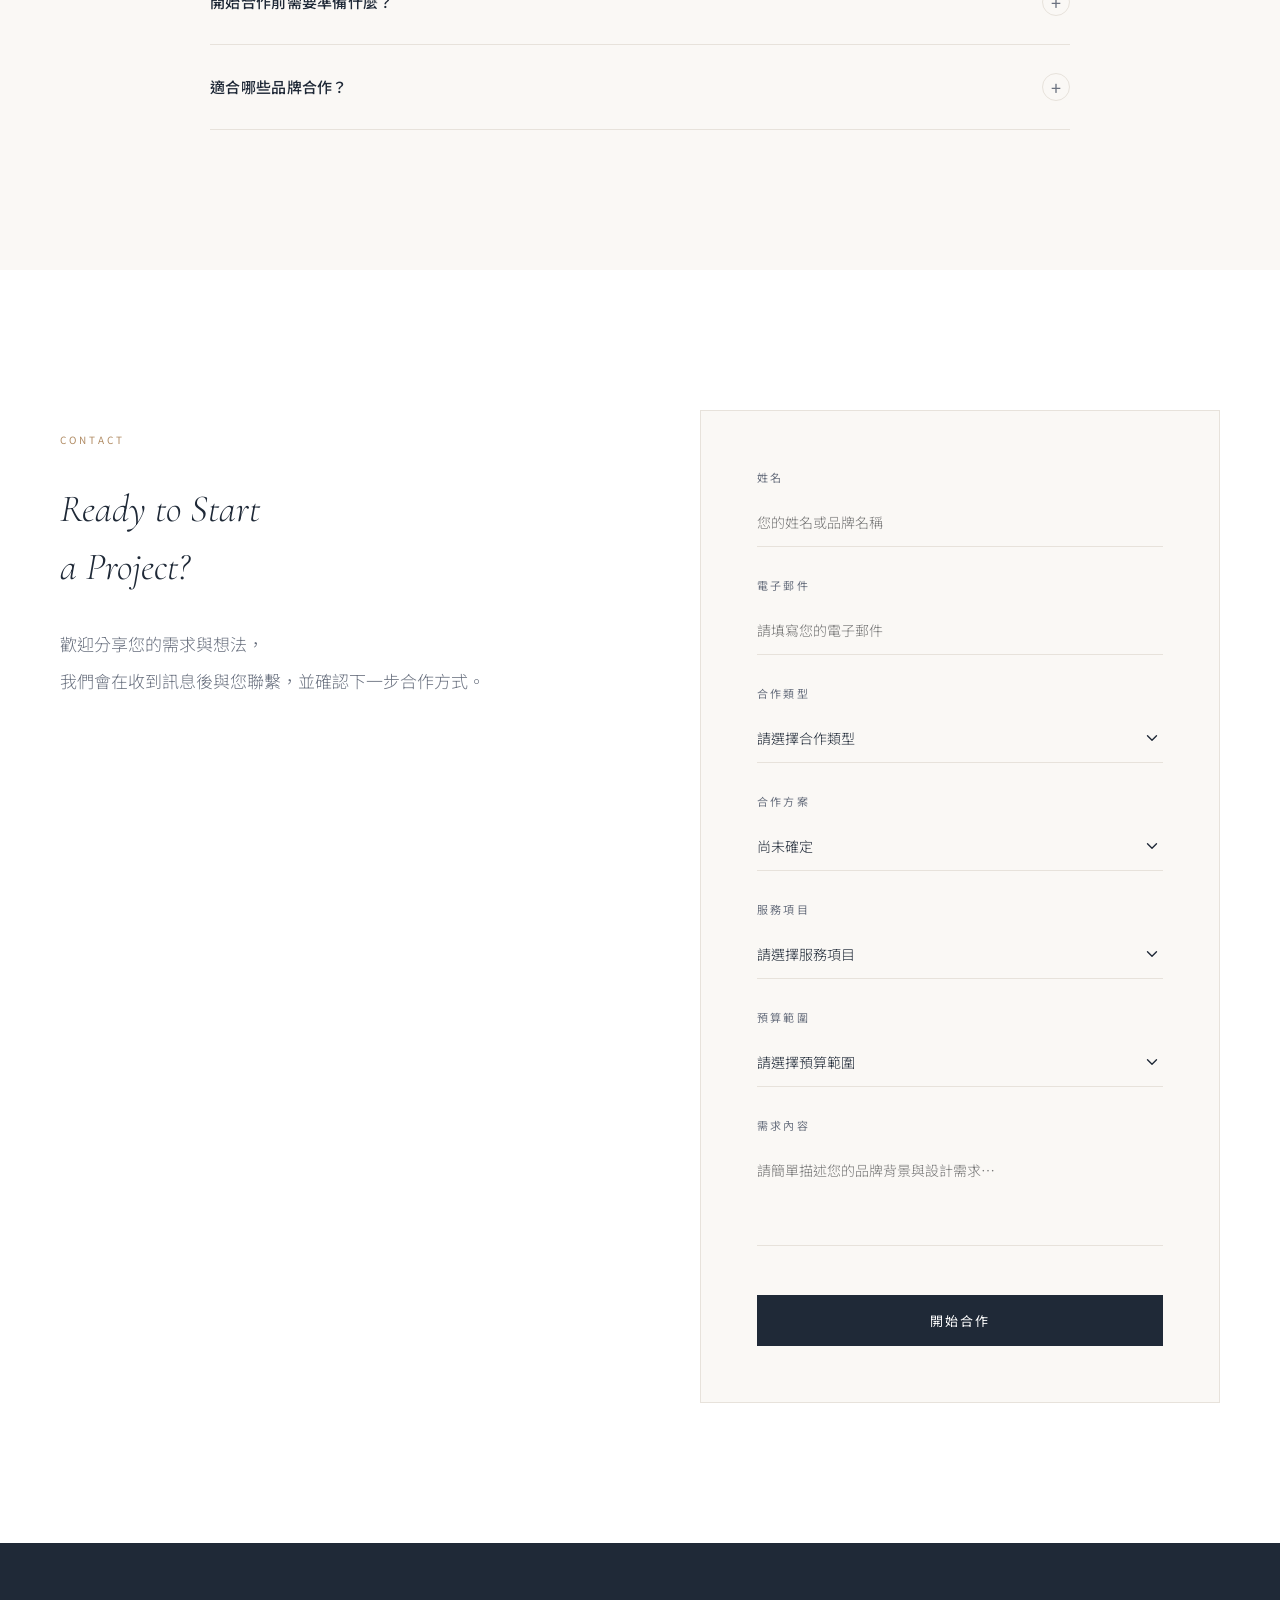
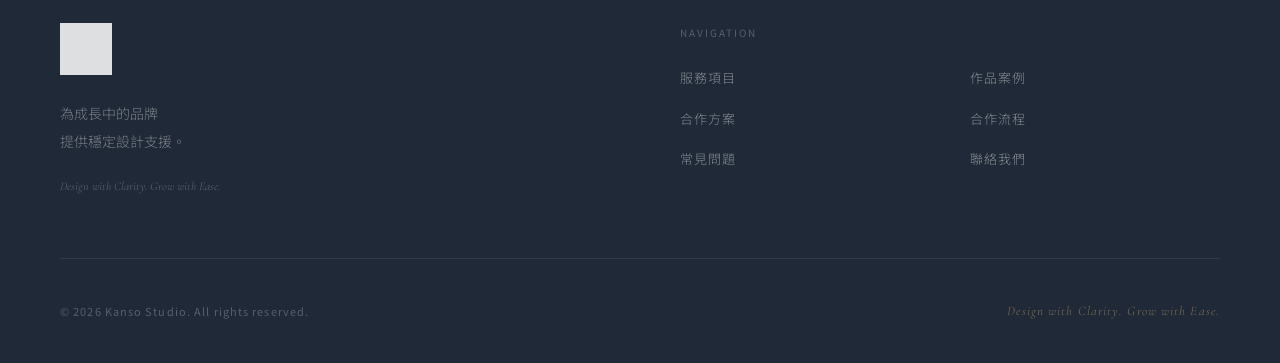
==== commit f89db623: "Revise About section content in index.html" ====
--- a/index.html
+++ b/index.html
@@ -176,8 +176,16 @@
     <h2 class="section-title">About Kanso Studio</h2>
     <div class="about-copy">
       <p>Kanso Studio 是一間獨立品牌設計工作室。</p>
-      <p>我們相信好的設計不只是好看，更應該幫助品牌被理解、被記住，並持續成長。</p>
-      <p>重視清晰溝通、穩定交付與長期合作，為每個品牌打造一致且有價值的視覺體驗。</p>
+
+<p>
+透過品牌識別、網站設計與商業視覺，
+協助品牌建立一致且具有辨識度的形象。
+</p>
+
+<p>
+我們重視清晰溝通、穩定交付與長期合作，
+讓設計真正成為品牌成長的一部分。
+</p>
     </div>
   </div>
 </section>
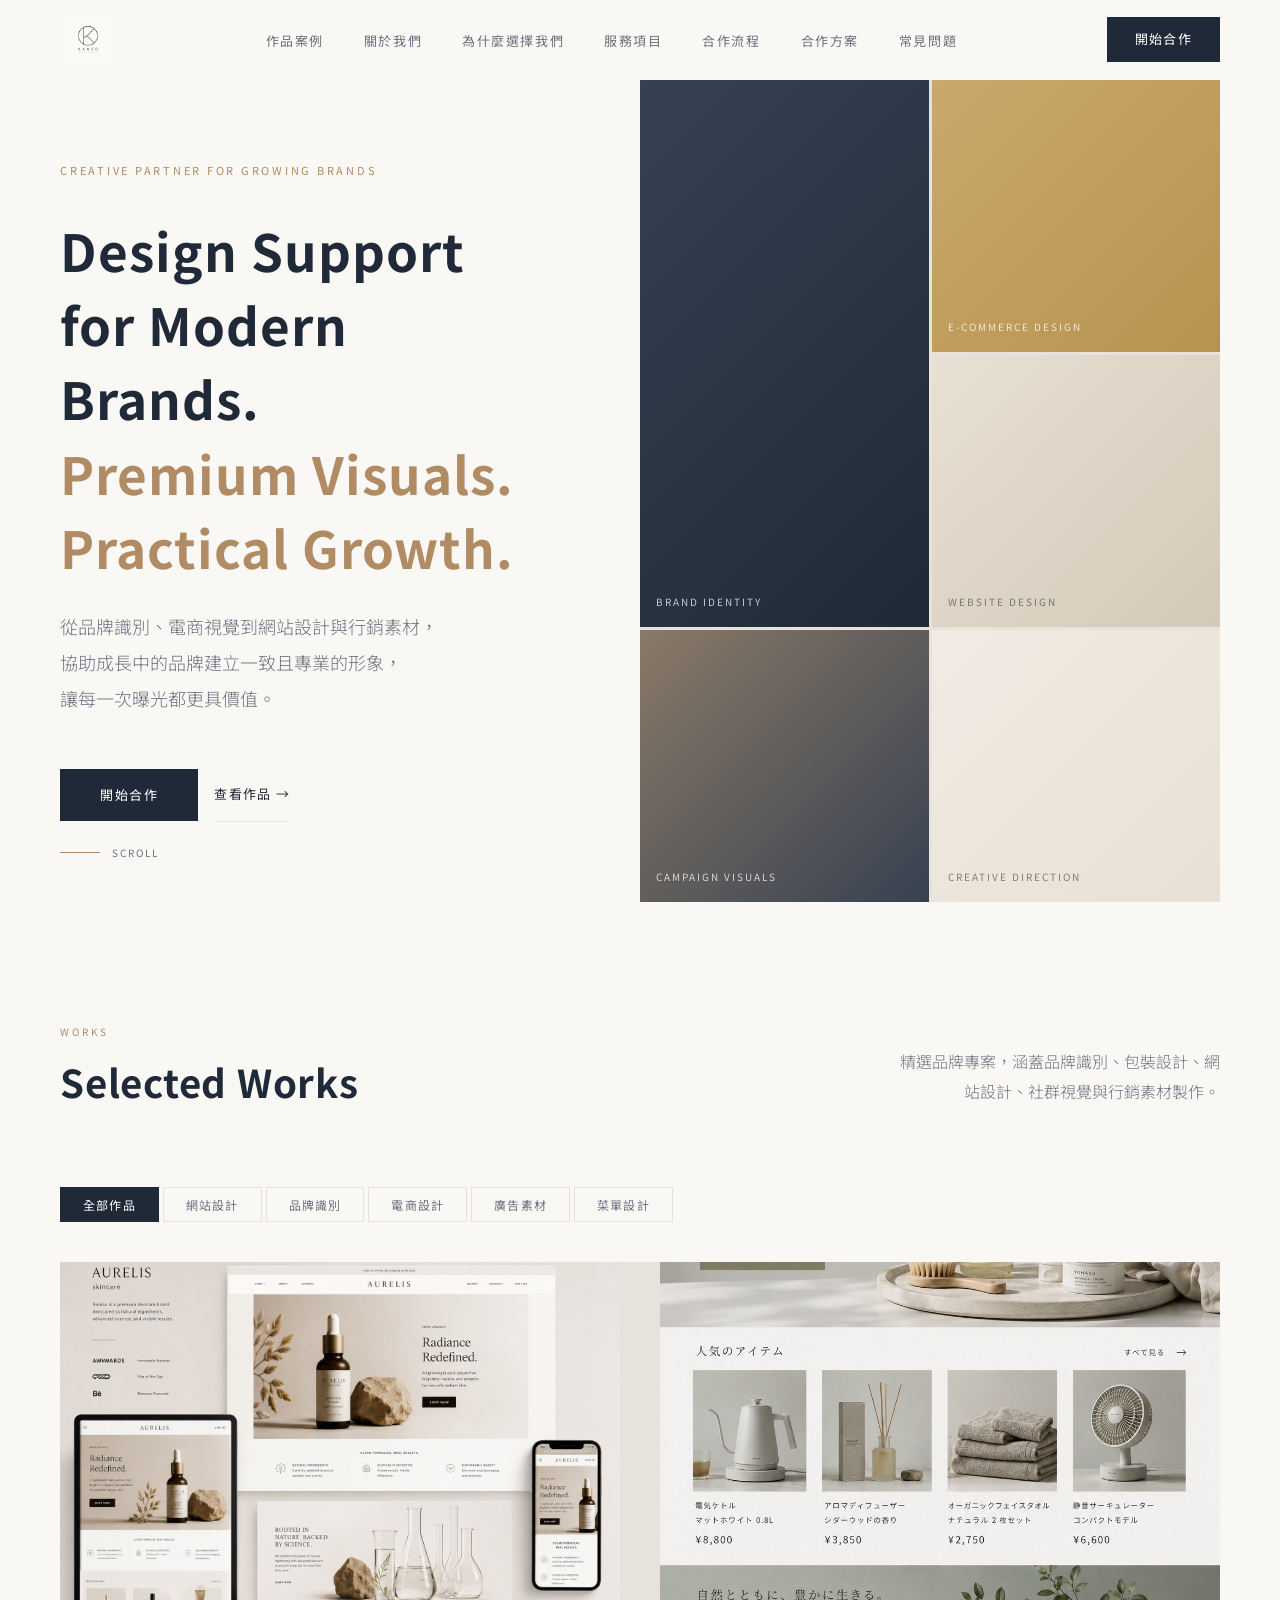
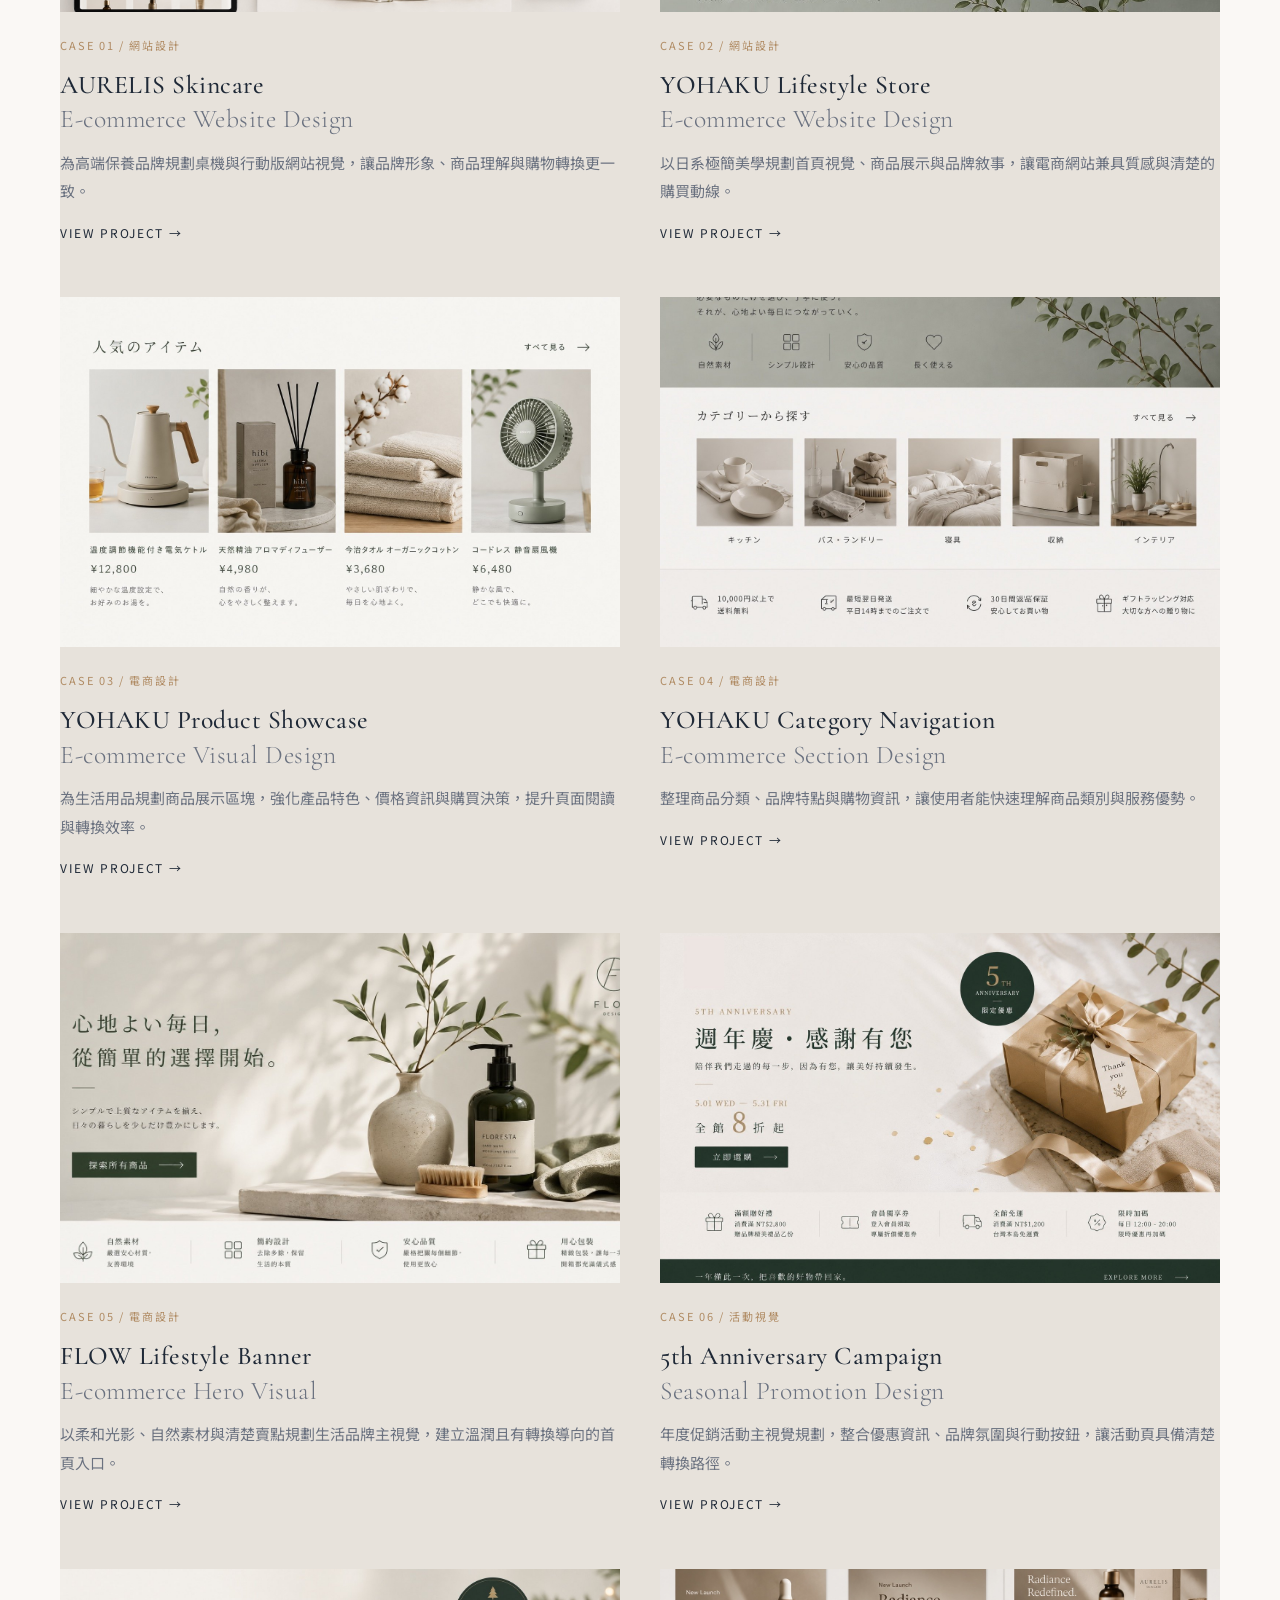
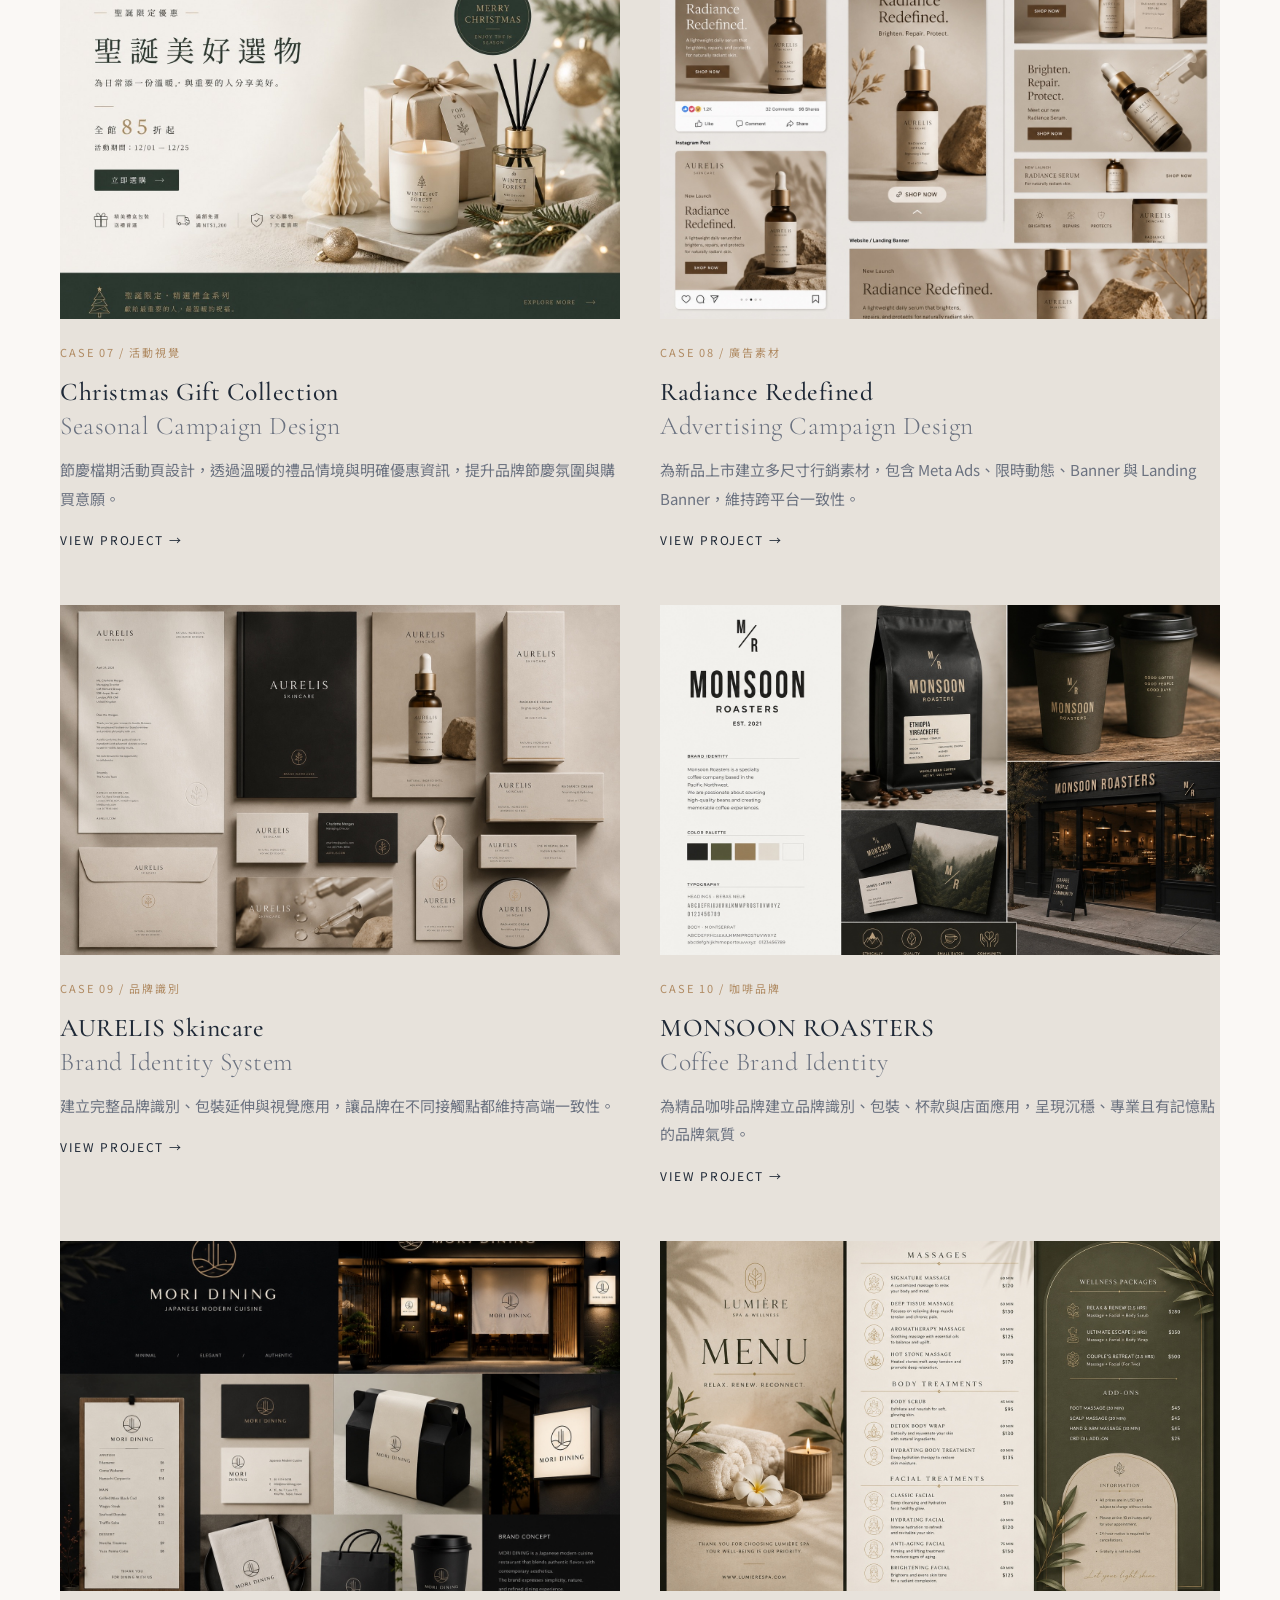
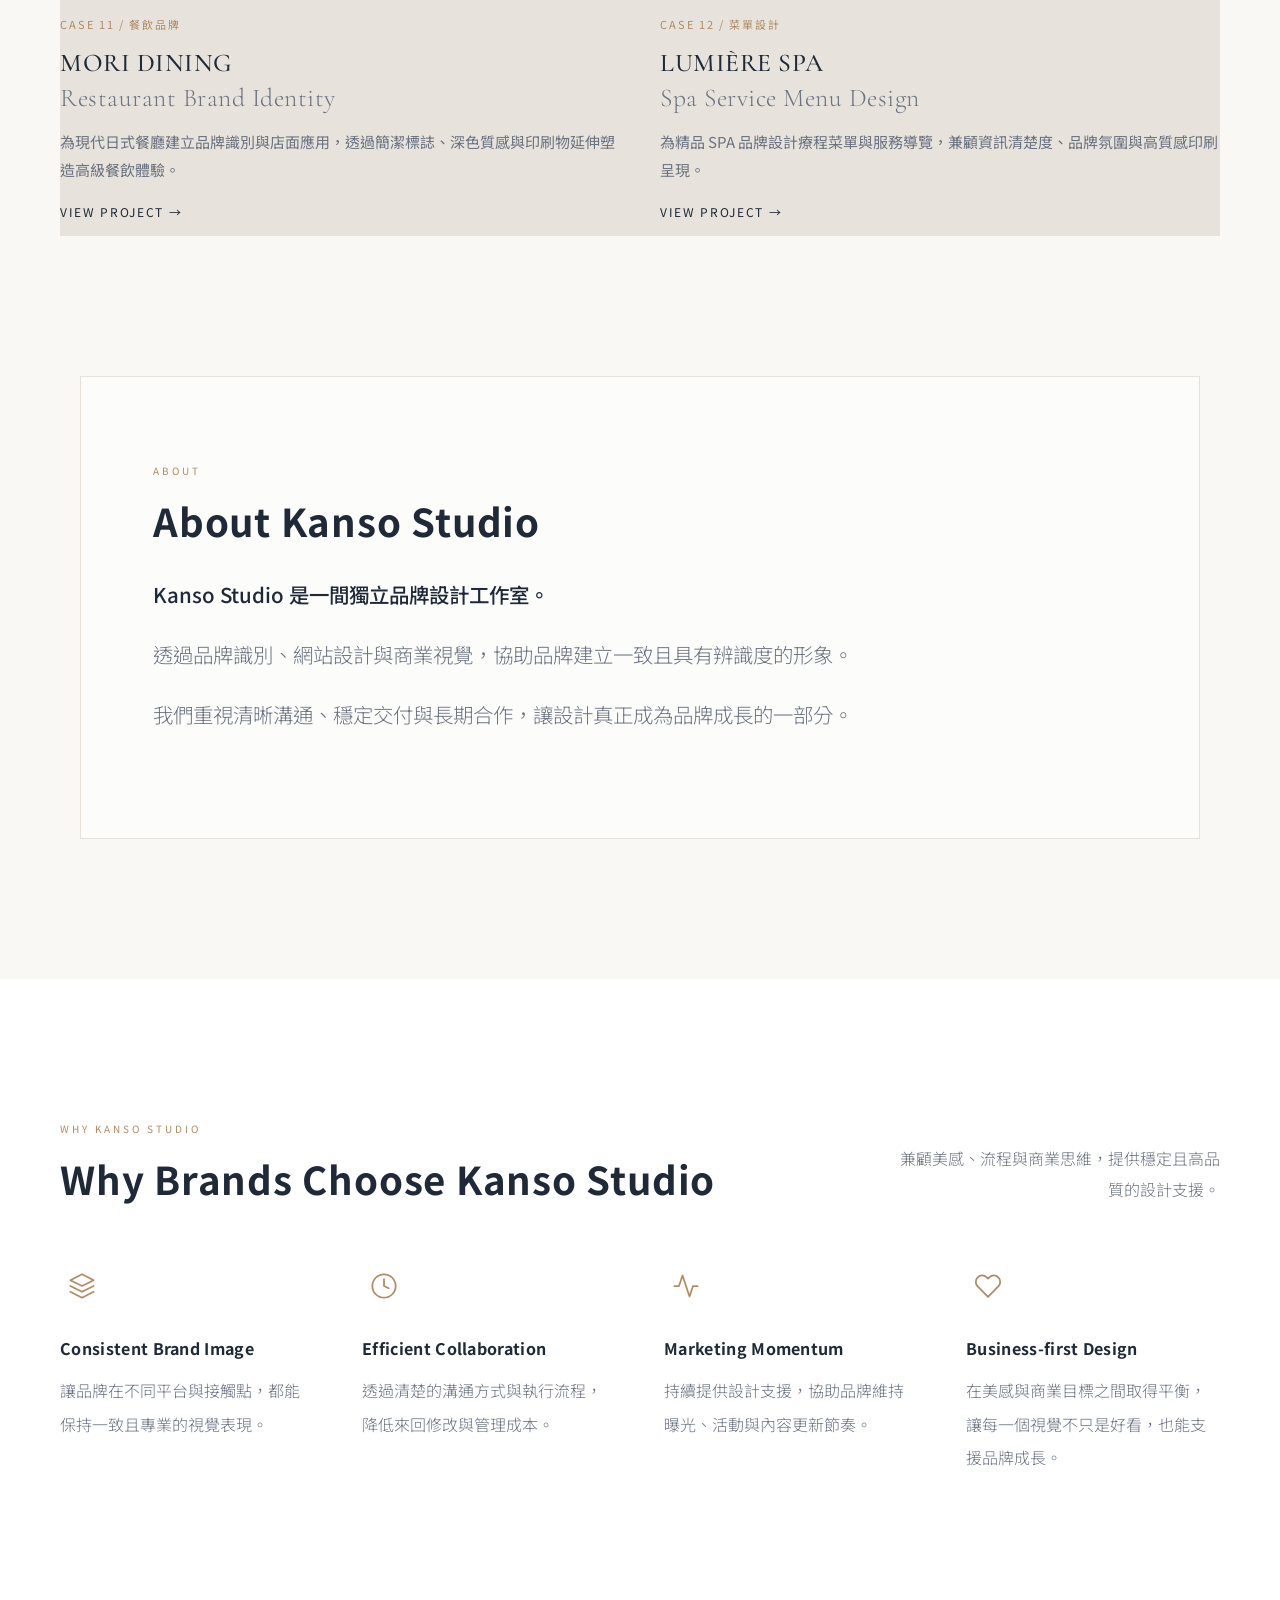
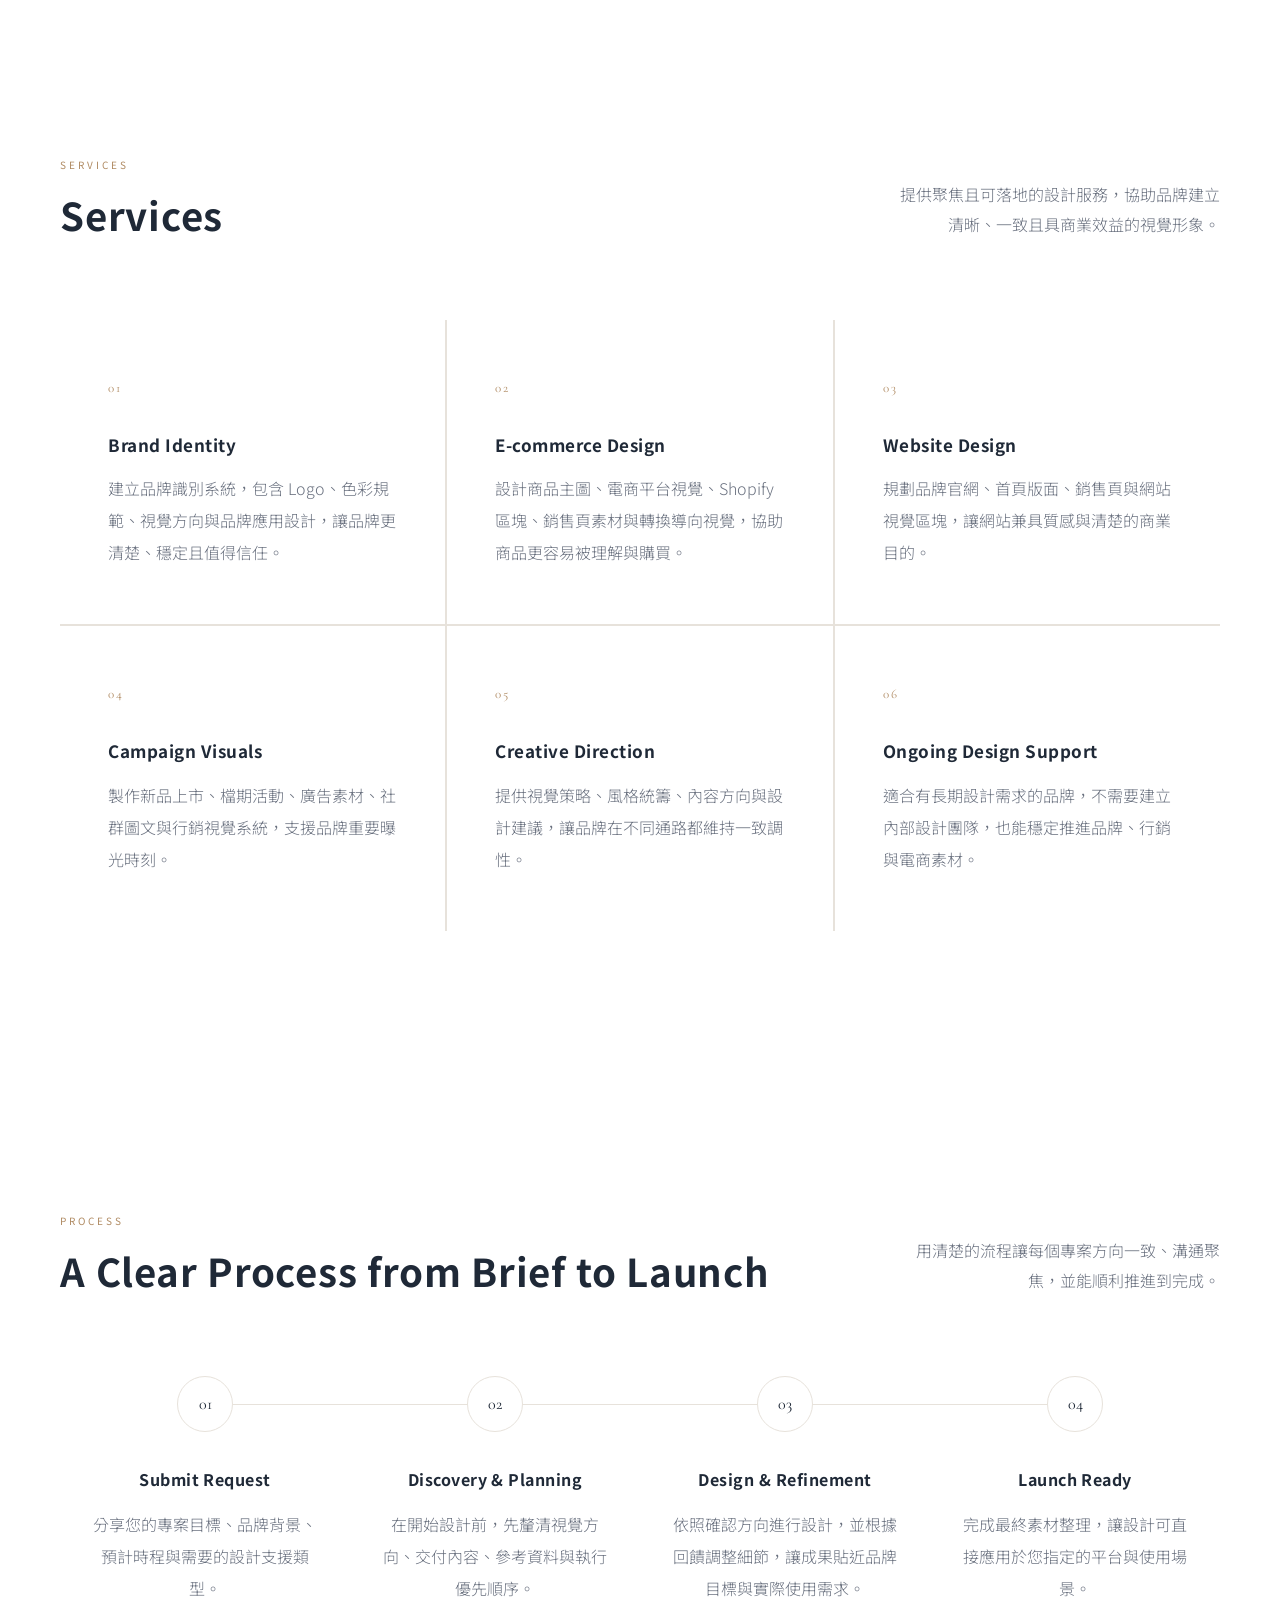
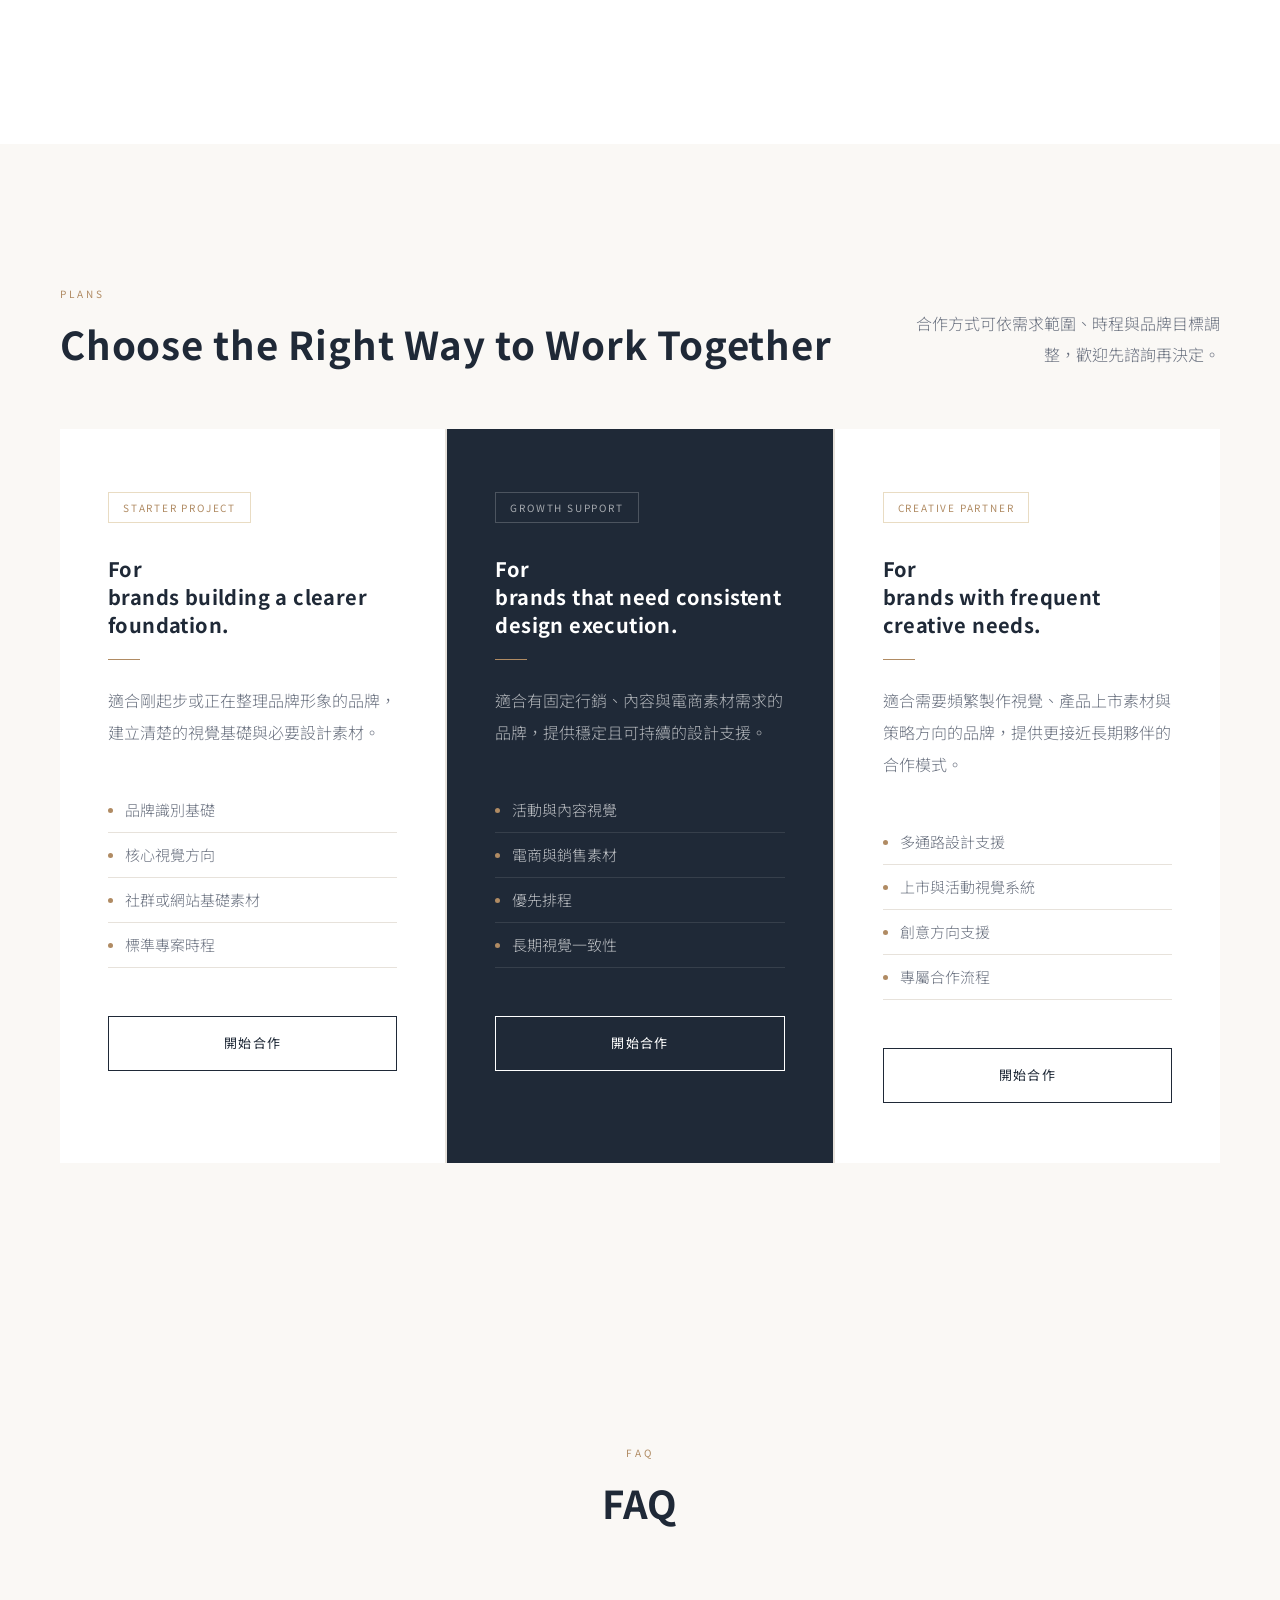
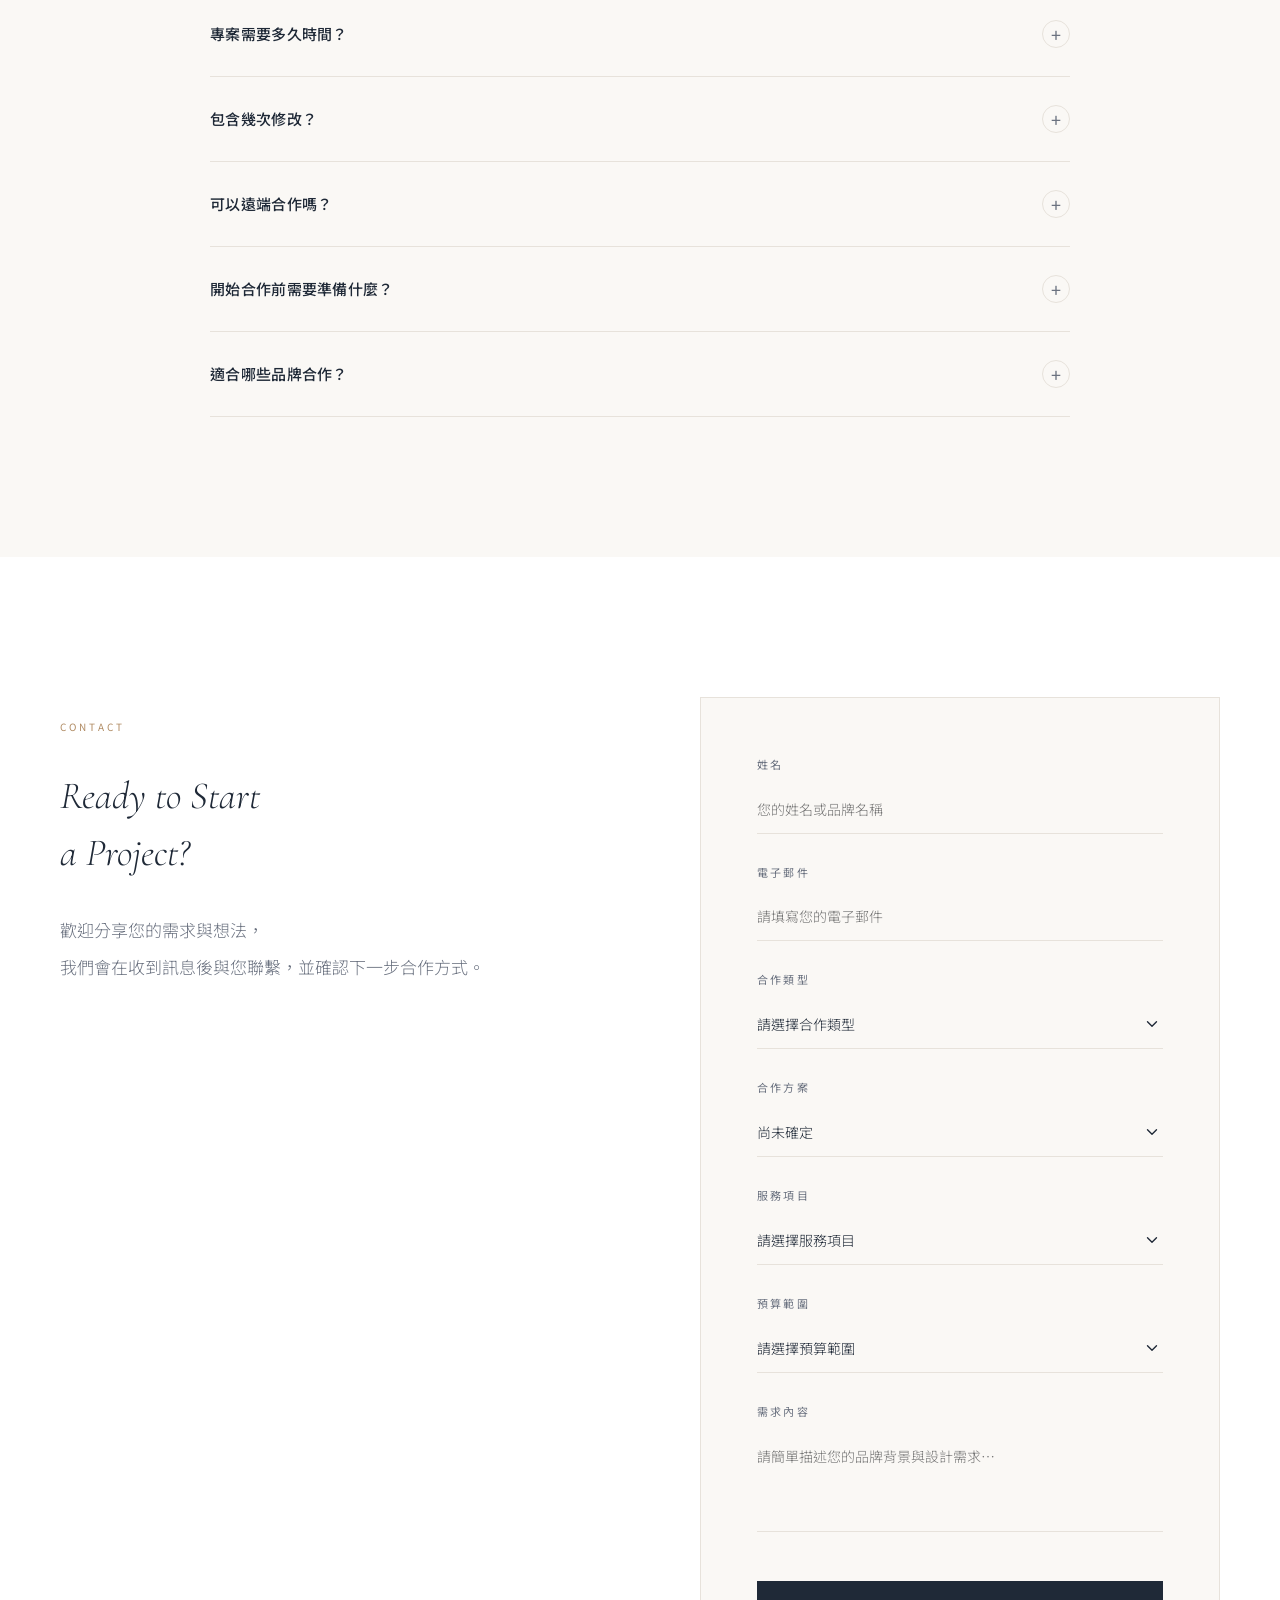
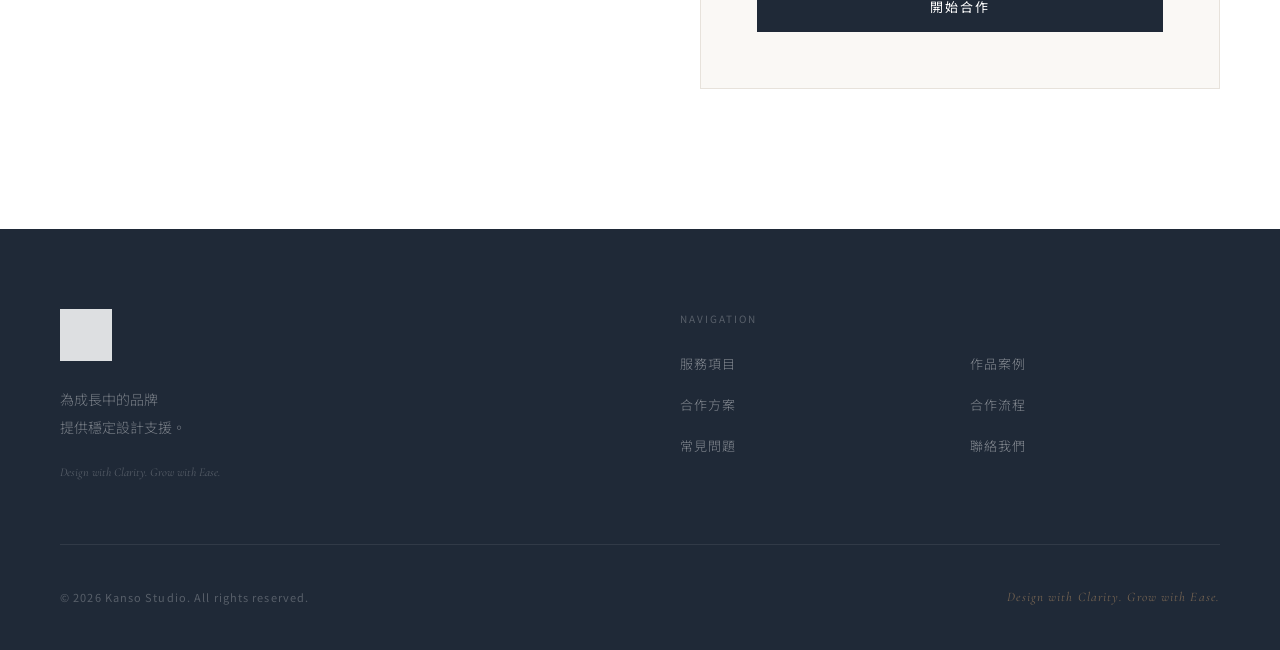
==== commit eb37abce: "Add files via upload" ====
--- a/index.html
+++ b/index.html
@@ -103,11 +103,13 @@
     <button class="filter-btn active" data-filter="all">全部作品</button>
     <button class="filter-btn" data-filter="website">網站設計</button>
     <button class="filter-btn" data-filter="brand">品牌識別</button>
+    <button class="filter-btn" data-filter="ecommerce">電商設計</button>
     <button class="filter-btn" data-filter="campaign">廣告素材</button>
     <button class="filter-btn" data-filter="menu">菜單設計</button>
   </div>
 
   <div class="works-grid case-grid" id="works-grid">
+
     <article class="work-item case-card reveal" data-cat="website" data-work="aurelis-website" tabindex="0" role="button" aria-label="查看 AURELIS 網站設計作品">
       <div class="work-thumb work-thumb-image case-thumb"><img alt="AURELIS Skincare｜電商網站體驗設計" draggable="false" loading="lazy" src="images/aurelis-ecommerce-website.jpg"/></div>
       <div class="case-card-body">
@@ -118,10 +120,80 @@
       </div>
     </article>
 
+    <article class="work-item case-card reveal" data-cat="website" data-work="yohaku-lifestyle-store" tabindex="0" role="button" aria-label="查看 YOHAKU 日系生活品牌網站作品">
+      <div class="work-thumb work-thumb-image case-thumb"><img alt="YOHAKU Lifestyle Store｜日系生活品牌電商網站設計" draggable="false" loading="lazy" src="images/yohaku-lifestyle-store.jpg"/></div>
+      <div class="case-card-body">
+        <p class="case-number">Case 02 / 網站設計</p>
+        <h3 class="case-card-title">YOHAKU Lifestyle Store<br/><span>E-commerce Website Design</span></h3>
+        <p class="case-card-desc">以日系極簡美學規劃首頁視覺、商品展示與品牌敘事，讓電商網站兼具質感與清楚的購買動線。</p>
+        <span class="case-view">View Project →</span>
+      </div>
+    </article>
+
+    <article class="work-item case-card reveal" data-cat="ecommerce" data-work="yohaku-products" tabindex="0" role="button" aria-label="查看 YOHAKU 商品展示頁作品">
+      <div class="work-thumb work-thumb-image case-thumb"><img alt="YOHAKU｜生活用品商品展示頁設計" draggable="false" loading="lazy" src="images/yohaku-product-showcase.jpg"/></div>
+      <div class="case-card-body">
+        <p class="case-number">Case 03 / 電商設計</p>
+        <h3 class="case-card-title">YOHAKU Product Showcase<br/><span>E-commerce Visual Design</span></h3>
+        <p class="case-card-desc">為生活用品規劃商品展示區塊，強化產品特色、價格資訊與購買決策，提升頁面閱讀與轉換效率。</p>
+        <span class="case-view">View Project →</span>
+      </div>
+    </article>
+
+    <article class="work-item case-card reveal" data-cat="ecommerce" data-work="yohaku-category" tabindex="0" role="button" aria-label="查看 YOHAKU 分類導覽作品">
+      <div class="work-thumb work-thumb-image case-thumb"><img alt="YOHAKU｜商品分類導覽與購物資訊設計" draggable="false" loading="lazy" src="images/yohaku-category-navigation.jpg"/></div>
+      <div class="case-card-body">
+        <p class="case-number">Case 04 / 電商設計</p>
+        <h3 class="case-card-title">YOHAKU Category Navigation<br/><span>E-commerce Section Design</span></h3>
+        <p class="case-card-desc">整理商品分類、品牌特點與購物資訊，讓使用者能快速理解商品類別與服務優勢。</p>
+        <span class="case-view">View Project →</span>
+      </div>
+    </article>
+
+    <article class="work-item case-card reveal" data-cat="ecommerce" data-work="flow-lifestyle-banner" tabindex="0" role="button" aria-label="查看 FLOW 日系生活電商主視覺作品">
+      <div class="work-thumb work-thumb-image case-thumb"><img alt="FLOW Lifestyle｜生活用品電商主視覺設計" draggable="false" loading="lazy" src="images/flow-lifestyle-banner.jpg"/></div>
+      <div class="case-card-body">
+        <p class="case-number">Case 05 / 電商設計</p>
+        <h3 class="case-card-title">FLOW Lifestyle Banner<br/><span>E-commerce Hero Visual</span></h3>
+        <p class="case-card-desc">以柔和光影、自然素材與清楚賣點規劃生活品牌主視覺，建立溫潤且有轉換導向的首頁入口。</p>
+        <span class="case-view">View Project →</span>
+      </div>
+    </article>
+
+    <article class="work-item case-card reveal" data-cat="campaign" data-work="anniversary-campaign" tabindex="0" role="button" aria-label="查看 週年慶活動頁設計作品">
+      <div class="work-thumb work-thumb-image case-thumb"><img alt="5th Anniversary Campaign｜週年慶活動頁設計" draggable="false" loading="lazy" src="images/anniversary-campaign.jpg"/></div>
+      <div class="case-card-body">
+        <p class="case-number">Case 06 / 活動視覺</p>
+        <h3 class="case-card-title">5th Anniversary Campaign<br/><span>Seasonal Promotion Design</span></h3>
+        <p class="case-card-desc">年度促銷活動主視覺規劃，整合優惠資訊、品牌氛圍與行動按鈕，讓活動頁具備清楚轉換路徑。</p>
+        <span class="case-view">View Project →</span>
+      </div>
+    </article>
+
+    <article class="work-item case-card reveal" data-cat="campaign" data-work="christmas-campaign" tabindex="0" role="button" aria-label="查看 聖誕節活動頁設計作品">
+      <div class="work-thumb work-thumb-image case-thumb"><img alt="Christmas Gift Collection｜聖誕節活動頁設計" draggable="false" loading="lazy" src="images/christmas-campaign.jpg"/></div>
+      <div class="case-card-body">
+        <p class="case-number">Case 07 / 活動視覺</p>
+        <h3 class="case-card-title">Christmas Gift Collection<br/><span>Seasonal Campaign Design</span></h3>
+        <p class="case-card-desc">節慶檔期活動頁設計，透過溫暖的禮品情境與明確優惠資訊，提升品牌節慶氛圍與購買意願。</p>
+        <span class="case-view">View Project →</span>
+      </div>
+    </article>
+
+    <article class="work-item case-card reveal" data-cat="campaign" data-work="radiance-campaign" tabindex="0" role="button" aria-label="查看 Radiance Redefined 廣告素材作品">
+      <div class="work-thumb work-thumb-image case-thumb"><img alt="Radiance Redefined｜產品上市廣告素材" draggable="false" loading="lazy" src="images/aurelis-campaign-system.jpg"/></div>
+      <div class="case-card-body">
+        <p class="case-number">Case 08 / 廣告素材</p>
+        <h3 class="case-card-title">Radiance Redefined<br/><span>Advertising Campaign Design</span></h3>
+        <p class="case-card-desc">為新品上市建立多尺寸行銷素材，包含 Meta Ads、限時動態、Banner 與 Landing Banner，維持跨平台一致性。</p>
+        <span class="case-view">View Project →</span>
+      </div>
+    </article>
+
     <article class="work-item case-card reveal" data-cat="brand" data-work="aurelis-identity" tabindex="0" role="button" aria-label="查看 AURELIS 品牌識別作品">
       <div class="work-thumb work-thumb-image case-thumb"><img alt="AURELIS Skincare｜品牌識別系統" draggable="false" loading="lazy" src="images/aurelis-brand-identity.jpg"/></div>
       <div class="case-card-body">
-        <p class="case-number">Case 02 / 品牌識別</p>
+        <p class="case-number">Case 09 / 品牌識別</p>
         <h3 class="case-card-title">AURELIS Skincare<br/><span>Brand Identity System</span></h3>
         <p class="case-card-desc">建立完整品牌識別、包裝延伸與視覺應用，讓品牌在不同接觸點都維持高端一致性。</p>
         <span class="case-view">View Project →</span>
@@ -131,7 +203,7 @@
     <article class="work-item case-card reveal" data-cat="brand" data-work="monsoon-roasters" tabindex="0" role="button" aria-label="查看 MONSOON ROASTERS 咖啡品牌作品">
       <div class="work-thumb work-thumb-image case-thumb"><img alt="MONSOON ROASTERS｜咖啡品牌識別" draggable="false" loading="lazy" src="images/monsoon-roasters.jpg"/></div>
       <div class="case-card-body">
-        <p class="case-number">Case 03 / 咖啡品牌</p>
+        <p class="case-number">Case 10 / 咖啡品牌</p>
         <h3 class="case-card-title">MONSOON ROASTERS<br/><span>Coffee Brand Identity</span></h3>
         <p class="case-card-desc">為精品咖啡品牌建立品牌識別、包裝、杯款與店面應用，呈現沉穩、專業且有記憶點的品牌氣質。</p>
         <span class="case-view">View Project →</span>
@@ -141,7 +213,7 @@
     <article class="work-item case-card reveal" data-cat="brand" data-work="mori-dining" tabindex="0" role="button" aria-label="查看 MORI DINING 餐飲品牌作品">
       <div class="work-thumb work-thumb-image case-thumb"><img alt="MORI DINING｜餐飲品牌識別" draggable="false" loading="lazy" src="images/mori-dining.jpg"/></div>
       <div class="case-card-body">
-        <p class="case-number">Case 04 / 餐飲品牌</p>
+        <p class="case-number">Case 11 / 餐飲品牌</p>
         <h3 class="case-card-title">MORI DINING<br/><span>Restaurant Brand Identity</span></h3>
         <p class="case-card-desc">為現代日式餐廳建立品牌識別與店面應用，透過簡潔標誌、深色質感與印刷物延伸塑造高級餐飲體驗。</p>
         <span class="case-view">View Project →</span>
@@ -151,22 +223,13 @@
     <article class="work-item case-card reveal" data-cat="menu" data-work="lumiere-spa" tabindex="0" role="button" aria-label="查看 LUMIÈRE SPA 菜單設計作品">
       <div class="work-thumb work-thumb-image case-thumb"><img alt="LUMIÈRE SPA｜SPA 菜單設計" draggable="false" loading="lazy" src="images/lumiere-spa-menu.jpg"/></div>
       <div class="case-card-body">
-        <p class="case-number">Case 05 / 菜單設計</p>
+        <p class="case-number">Case 12 / 菜單設計</p>
         <h3 class="case-card-title">LUMIÈRE SPA<br/><span>Spa Service Menu Design</span></h3>
         <p class="case-card-desc">為精品 SPA 品牌設計療程菜單與服務導覽，兼顧資訊清楚度、品牌氛圍與高質感印刷呈現。</p>
         <span class="case-view">View Project →</span>
       </div>
     </article>
 
-    <article class="work-item case-card reveal" data-cat="campaign" data-work="radiance-campaign" tabindex="0" role="button" aria-label="查看 Radiance Redefined 廣告素材作品">
-      <div class="work-thumb work-thumb-image case-thumb"><img alt="Radiance Redefined｜產品上市廣告素材" draggable="false" loading="lazy" src="images/aurelis-campaign-system.jpg"/></div>
-      <div class="case-card-body">
-        <p class="case-number">Case 06 / 廣告素材</p>
-        <h3 class="case-card-title">Radiance Redefined<br/><span>Advertising Campaign Design</span></h3>
-        <p class="case-card-desc">為新品上市建立多尺寸行銷素材，包含 Meta Ads、限時動態、Banner 與 Landing Banner，維持跨平台一致性。</p>
-        <span class="case-view">View Project →</span>
-      </div>
-    </article>
   </div>
 </section>
 <!-- ABOUT -->
@@ -176,16 +239,8 @@
     <h2 class="section-title">About Kanso Studio</h2>
     <div class="about-copy">
       <p>Kanso Studio 是一間獨立品牌設計工作室。</p>
-
-<p>
-透過品牌識別、網站設計與商業視覺，
-協助品牌建立一致且具有辨識度的形象。
-</p>
-
-<p>
-我們重視清晰溝通、穩定交付與長期合作，
-讓設計真正成為品牌成長的一部分。
-</p>
+      <p>透過品牌識別、網站設計與商業視覺，協助品牌建立一致且具有辨識度的形象。</p>
+      <p>我們重視清晰溝通、穩定交付與長期合作，讓設計真正成為品牌成長的一部分。</p>
     </div>
   </div>
 </section>
--- a/style.css
+++ b/style.css
@@ -1748,3 +1748,36 @@
   .about-copy { margin-top: 22px; }
   .about-copy p { font-size: 16px; line-height: 1.9; margin-bottom: 14px; }
 }
+
+
+
+/* ── WORKS UPDATE: grouped project layout ── */
+.works-filter {
+  flex-wrap: wrap;
+}
+
+.case-grid {
+  align-items: stretch;
+}
+
+.case-card {
+  height: 100%;
+}
+
+.case-card-body {
+  display: flex;
+  flex-direction: column;
+}
+
+.case-view {
+  margin-top: auto;
+}
+
+@media (max-width: 768px) {
+  .works-filter {
+    gap: 10px;
+  }
+  .filter-btn {
+    white-space: nowrap;
+  }
+}
